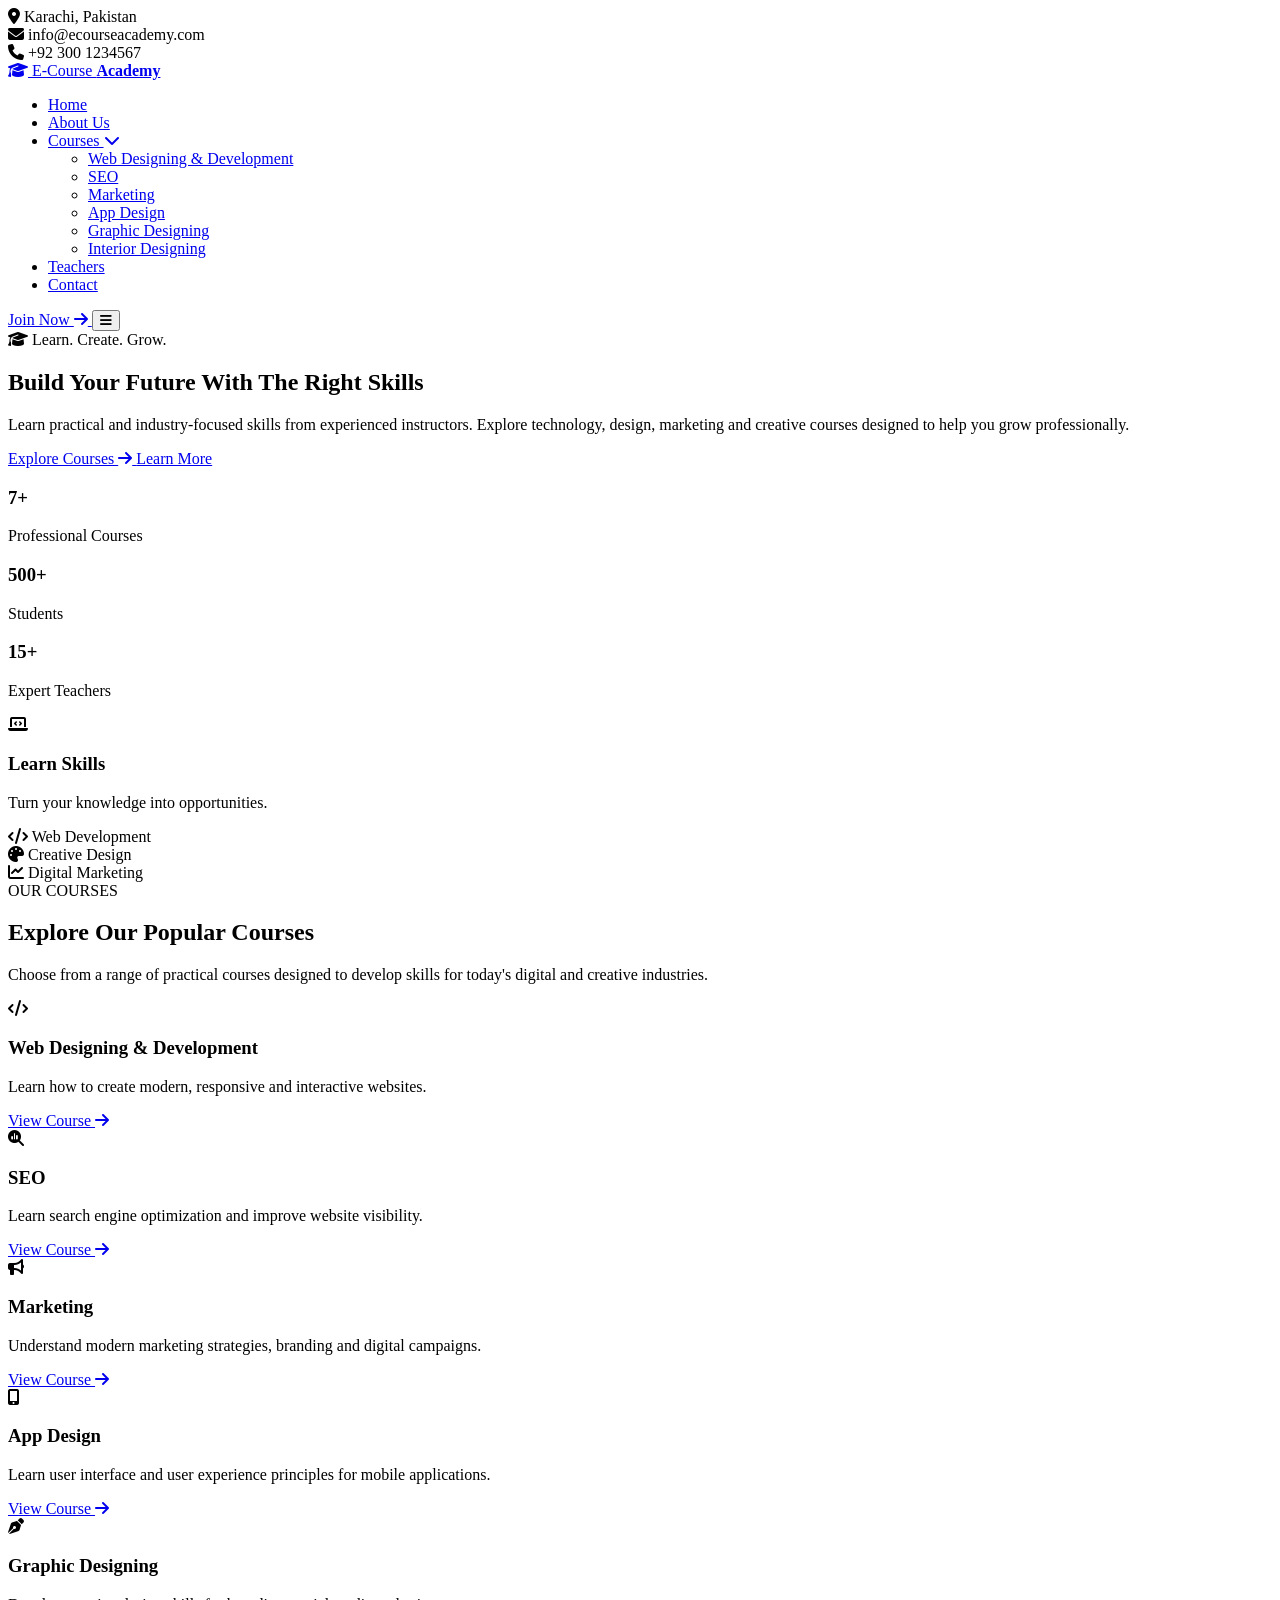
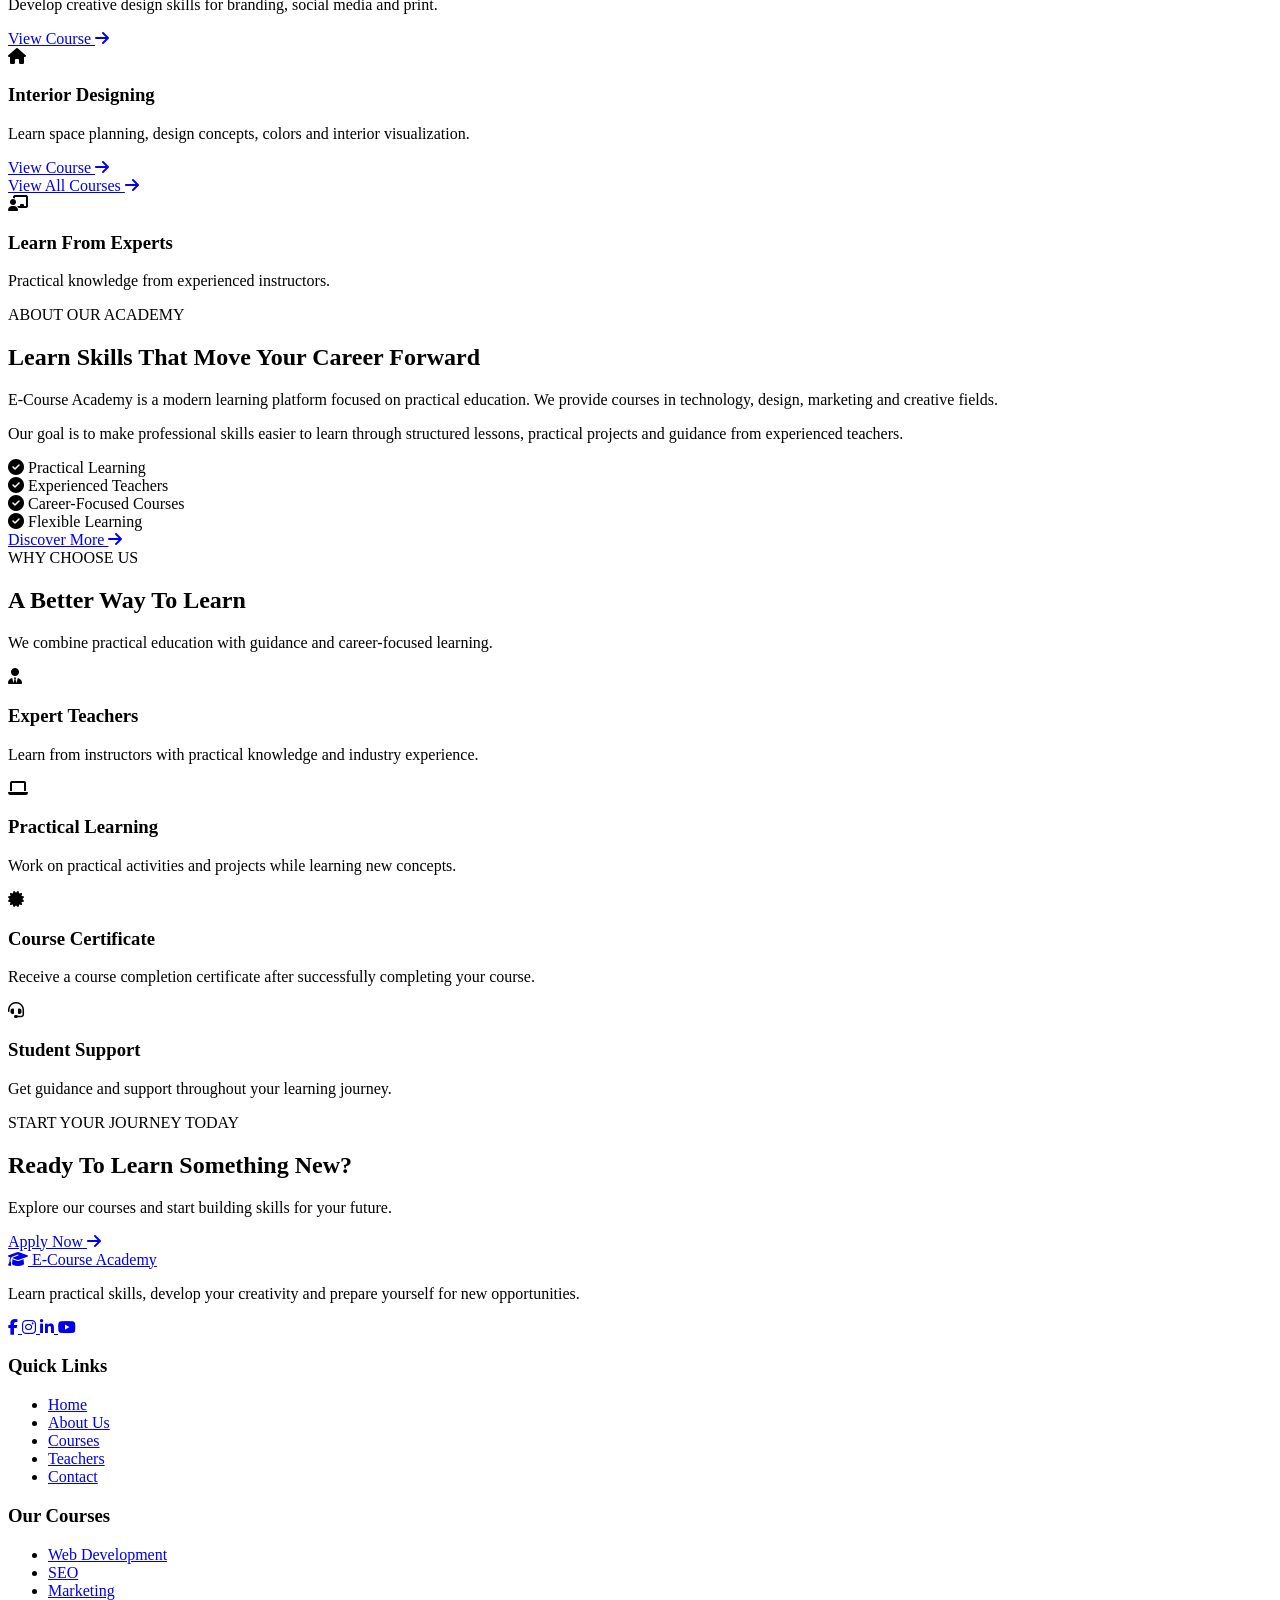
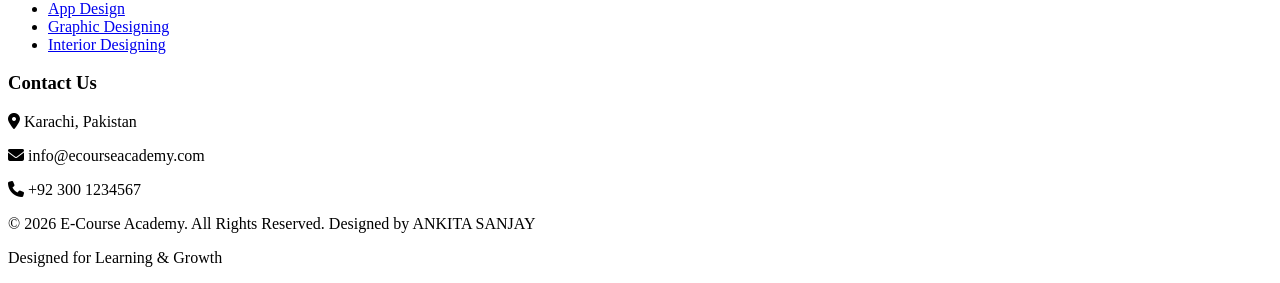
==== index.html @ 48e07e61 "index.html" ====
<!DOCTYPE html>
<html lang="en">

<head>
    <meta charset="UTF-8">

    <meta name="viewport" content="width=device-width, initial-scale=1.0">

    <title>E-Course Academy | Home</title>

    <!-- Google Font -->
    <link rel="preconnect" href="https://fonts.googleapis.com">
    <link rel="preconnect" href="https://fonts.gstatic.com" crossorigin>

    <link
        href="https://fonts.googleapis.com/css2?family=Poppins:wght@300;400;500;600;700&display=swap"
        rel="stylesheet">

    <!-- Font Awesome -->
    <link
        rel="stylesheet"
        href="https://cdnjs.cloudflare.com/ajax/libs/font-awesome/6.5.2/css/all.min.css">

    <!-- Main CSS -->
    <link rel="stylesheet" href="style.css">
</head>

<body>


<!-- =====================================================
     TOP BAR
===================================================== -->

<header class="top-bar">

    <div class="container top-bar-content">

        <div class="top-item">
            <i class="fa-solid fa-location-dot"></i>
            <span>Karachi, Pakistan</span>
        </div>

        <div class="top-item">
            <i class="fa-solid fa-envelope"></i>
            <span>info@ecourseacademy.com</span>
        </div>

        <div class="top-item">
            <i class="fa-solid fa-phone"></i>
            <span>+92 300 1234567</span>
        </div>

    </div>

</header>


<!-- =====================================================
     NAVBAR
===================================================== -->

<nav class="navbar">

    <div class="container nav-container">

        <!-- Logo -->
        <a href="index.html" class="logo">
            <span class="logo-icon">
                <i class="fa-solid fa-graduation-cap"></i>
            </span>

            <span>
                E-Course <strong>Academy</strong>
            </span>
        </a>


        <!-- Navigation -->
        <ul class="nav-menu">

            <li>
                <a href="index.html" class="active">Home</a>
            </li>

            <li>
                <a href="about.html">About Us</a>
            </li>


            <!-- Courses Dropdown -->
            <li class="dropdown">

                <a href="courses.html">
                    Courses
                    <i class="fa-solid fa-chevron-down"></i>
                </a>

                <ul class="dropdown-menu">

                    <li>
                        <a href="web-development.html">
                            Web Designing & Development
                        </a>
                    </li>

                    <li>
                        <a href="seo.html">
                            SEO
                        </a>
                    </li>

                    <li>
                        <a href="marketing.html">
                            Marketing
                        </a>
                    </li>

                    <li>
                        <a href="app-design.html">
                            App Design
                        </a>
                    </li>


                    <li>
                        <a href="graphic-design.html">
                            Graphic Designing
                        </a>
                    </li>

                    <li>
                        <a href="interior-design.html">
                            Interior Designing
                        </a>
                    </li>

                </ul>

            </li>


            <li>
                <a href="teachers.html">Teachers</a>
            </li>

            <li>
                <a href="contact.html">Contact</a>
            </li>

        </ul>


        <!-- Apply Button -->
        <a href="apply.html" class="apply-btn">
            Join Now
            <i class="fa-solid fa-arrow-right"></i>
        </a>


        <!-- Mobile Menu -->
        <button class="menu-toggle">
            <i class="fa-solid fa-bars"></i>
        </button>

    </div>

</nav>



<!-- =====================================================
     HERO SECTION
===================================================== -->

<section class="hero">

    <div class="container hero-container">

        <!-- Hero Content -->

        <div class="hero-content">

            <span class="hero-small-title">
                <i class="fa-solid fa-graduation-cap"></i>
                Learn. Create. Grow.
            </span>

            <h1>
                Build Your
                <span>Future</span>
                With The Right Skills
            </h1>

            <p>
                Learn practical and industry-focused skills from
                experienced instructors. Explore technology,
                design, marketing and creative courses designed
                to help you grow professionally.
            </p>

            <div class="hero-buttons">

                <a href="courses.html" class="btn primary-btn">
                    Explore Courses
                    <i class="fa-solid fa-arrow-right"></i>
                </a>

                <a href="about.html" class="btn secondary-btn">
                    Learn More
                </a>

            </div>


            <!-- Hero Statistics -->

            <div class="hero-stats">

                <div class="stat">

                    <h3>7+</h3>

                    <p>
                        Professional Courses
                    </p>

                </div>


                <div class="stat">

                    <h3>500+</h3>

                    <p>
                        Students
                    </p>

                </div>


                <div class="stat">

                    <h3>15+</h3>

                    <p>
                        Expert Teachers
                    </p>

                </div>

            </div>

        </div>


        <!-- Hero Visual -->

        <div class="hero-image">

            <div class="hero-card main-card">

                <div class="hero-card-icon">
                    <i class="fa-solid fa-laptop-code"></i>
                </div>

                <h3>
                    Learn Skills
                </h3>

                <p>
                    Turn your knowledge into opportunities.
                </p>

            </div>


            <div class="floating-card card-one">

                <i class="fa-solid fa-code"></i>

                <span>
                    Web Development
                </span>

            </div>


            <div class="floating-card card-two">

                <i class="fa-solid fa-palette"></i>

                <span>
                    Creative Design
                </span>

            </div>


            <div class="floating-card card-three">

                <i class="fa-solid fa-chart-line"></i>

                <span>
                    Digital Marketing
                </span>

            </div>

        </div>

    </div>

</section>



<!-- =====================================================
     COURSES SECTION
===================================================== -->

<section class="section courses-section">

    <div class="container">

        <div class="section-heading">

            <span>
                OUR COURSES
            </span>

            <h2>
                Explore Our Popular Courses
            </h2>

            <p>
                Choose from a range of practical courses
                designed to develop skills for today's
                digital and creative industries.
            </p>

        </div>


        <div class="course-grid">


            <!-- Course 1 -->

            <div class="course-card">

                <div class="course-icon blue">
                    <i class="fa-solid fa-code"></i>
                </div>

                <h3>
                    Web Designing & Development
                </h3>

                <p>
                    Learn how to create modern, responsive
                    and interactive websites.
                </p>

                <a href="web-development.html">
                    View Course
                    <i class="fa-solid fa-arrow-right"></i>
                </a>

            </div>


            <!-- Course 2 -->

            <div class="course-card">

                <div class="course-icon purple">
                    <i class="fa-solid fa-magnifying-glass-chart"></i>
                </div>

                <h3>
                    SEO
                </h3>

                <p>
                    Learn search engine optimization and
                    improve website visibility.
                </p>

                <a href="seo.html">
                    View Course
                    <i class="fa-solid fa-arrow-right"></i>
                </a>

            </div>


            <!-- Course 3 -->

            <div class="course-card">

                <div class="course-icon orange">
                    <i class="fa-solid fa-bullhorn"></i>
                </div>

                <h3>
                    Marketing
                </h3>

                <p>
                    Understand modern marketing strategies,
                    branding and digital campaigns.
                </p>

                <a href="marketing.html">
                    View Course
                    <i class="fa-solid fa-arrow-right"></i>
                </a>

            </div>


            <!-- Course 4 -->

            <div class="course-card">

                <div class="course-icon green">
                    <i class="fa-solid fa-mobile-screen-button"></i>
                </div>

                <h3>
                    App Design
                </h3>

                <p>
                    Learn user interface and user experience
                    principles for mobile applications.
                </p>

                <a href="app-design.html">
                    View Course
                    <i class="fa-solid fa-arrow-right"></i>
                </a>

            </div>


            <!-- Course 5 -->

            <div class="course-card">

                <div class="course-icon pink">
                    <i class="fa-solid fa-pen-nib"></i>
                </div>

                <h3>
                    Graphic Designing
                </h3>

                <p>
                    Develop creative design skills for
                    branding, social media and print.
                </p>

                <a href="graphic-design.html">
                    View Course
                    <i class="fa-solid fa-arrow-right"></i>
                </a>

            </div>


            <!-- Course 6 -->

            <div class="course-card">

                <div class="course-icon teal">
                    <i class="fa-solid fa-house"></i>
                </div>

                <h3>
                    Interior Designing
                </h3>

                <p>
                    Learn space planning, design concepts,
                    colors and interior visualization.
                </p>

                <a href="interior-design.html">
                    View Course
                    <i class="fa-solid fa-arrow-right"></i>
                </a>

            </div>


        </div>


        <div class="center-button">

            <a href="courses.html" class="btn primary-btn">
                View All Courses
                <i class="fa-solid fa-arrow-right"></i>
            </a>

        </div>

    </div>

</section>



<!-- =====================================================
     ABOUT PREVIEW
===================================================== -->

<section class="section about-preview">

    <div class="container about-container">


        <div class="about-image">

            <div class="about-box">

                <i class="fa-solid fa-chalkboard-user"></i>

                <h3>
                    Learn From Experts
                </h3>

                <p>
                    Practical knowledge from experienced
                    instructors.
                </p>

            </div>

        </div>


        <div class="about-content">

            <span class="section-label">
                ABOUT OUR ACADEMY
            </span>

            <h2>
                Learn Skills That
                Move Your Career Forward
            </h2>

            <p>
                E-Course Academy is a modern learning platform
                focused on practical education. We provide
                courses in technology, design, marketing and
                creative fields.
            </p>

            <p>
                Our goal is to make professional skills easier
                to learn through structured lessons, practical
                projects and guidance from experienced teachers.
            </p>


            <div class="about-features">

                <div>
                    <i class="fa-solid fa-circle-check"></i>
                    Practical Learning
                </div>

                <div>
                    <i class="fa-solid fa-circle-check"></i>
                    Experienced Teachers
                </div>

                <div>
                    <i class="fa-solid fa-circle-check"></i>
                    Career-Focused Courses
                </div>

                <div>
                    <i class="fa-solid fa-circle-check"></i>
                    Flexible Learning
                </div>

            </div>


            <a href="about.html" class="btn primary-btn">
                Discover More
                <i class="fa-solid fa-arrow-right"></i>
            </a>

        </div>

    </div>

</section>



<!-- =====================================================
     WHY CHOOSE US
===================================================== -->

<section class="section why-section">

    <div class="container">

        <div class="section-heading">

            <span>
                WHY CHOOSE US
            </span>

            <h2>
                A Better Way To Learn
            </h2>

            <p>
                We combine practical education with
                guidance and career-focused learning.
            </p>

        </div>


        <div class="why-grid">


            <div class="why-card">

                <div class="why-icon">
                    <i class="fa-solid fa-user-tie"></i>
                </div>

                <h3>
                    Expert Teachers
                </h3>

                <p>
                    Learn from instructors with practical
                    knowledge and industry experience.
                </p>

            </div>


            <div class="why-card">

                <div class="why-icon">
                    <i class="fa-solid fa-laptop"></i>
                </div>

                <h3>
                    Practical Learning
                </h3>

                <p>
                    Work on practical activities and projects
                    while learning new concepts.
                </p>

            </div>


            <div class="why-card">

                <div class="why-icon">
                    <i class="fa-solid fa-certificate"></i>
                </div>

                <h3>
                    Course Certificate
                </h3>

                <p>
                    Receive a course completion certificate
                    after successfully completing your course.
                </p>

            </div>


            <div class="why-card">

                <div class="why-icon">
                    <i class="fa-solid fa-headset"></i>
                </div>

                <h3>
                    Student Support
                </h3>

                <p>
                    Get guidance and support throughout
                    your learning journey.
                </p>

            </div>


        </div>

    </div>

</section>



<!-- =====================================================
     CALL TO ACTION
===================================================== -->

<section class="cta-section">

    <div class="container cta-container">

        <div>

            <span>
                START YOUR JOURNEY TODAY
            </span>

            <h2>
                Ready To Learn Something New?
            </h2>

            <p>
                Explore our courses and start building
                skills for your future.
            </p>

        </div>


        <a href="apply.html" class="btn white-btn">
            Apply Now
            <i class="fa-solid fa-arrow-right"></i>
        </a>

    </div>

</section>



<!-- =====================================================
     FOOTER
===================================================== -->

<footer class="footer">

    <div class="container footer-grid">


        <!-- About -->

        <div class="footer-column">

            <a href="index.html" class="footer-logo">

                <i class="fa-solid fa-graduation-cap"></i>

                E-Course Academy

            </a>

            <p>
                Learn practical skills, develop your
                creativity and prepare yourself for
                new opportunities.
            </p>


            <div class="social-links">

                <a href="#">
                    <i class="fa-brands fa-facebook-f"></i>
                </a>

                <a href="#">
                    <i class="fa-brands fa-instagram"></i>
                </a>

                <a href="#">
                    <i class="fa-brands fa-linkedin-in"></i>
                </a>

                <a href="#">
                    <i class="fa-brands fa-youtube"></i>
                </a>

            </div>

        </div>


        <!-- Quick Links -->

        <div class="footer-column">

            <h3>
                Quick Links
            </h3>

            <ul>

                <li>
                    <a href="index.html">Home</a>
                </li>

                <li>
                    <a href="about.html">About Us</a>
                </li>

                <li>
                    <a href="courses.html">Courses</a>
                </li>

                <li>
                    <a href="teachers.html">Teachers</a>
                </li>

                <li>
                    <a href="contact.html">Contact</a>
                </li>

            </ul>

        </div>


        <!-- Courses -->

        <div class="footer-column">

            <h3>
                Our Courses
            </h3>

            <ul>

                <li>
                    <a href="web-development.html">
                        Web Development
                    </a>
                </li>

                <li>
                    <a href="seo.html">
                        SEO
                    </a>
                </li>

                <li>
                    <a href="marketing.html">
                        Marketing
                    </a>
                </li>

                <li>
                    <a href="app-design.html">
                        App Design
                    </a>
                </li>

                <li>
                    <a href="courses/graphic-design.html">
                        Graphic Designing
                    </a>
                </li>

                <li>
                    <a href="interior-design.html">
                        Interior Designing
                    </a>
                </li>

            </ul>

        </div>


        <!-- Contact -->

        <div class="footer-column">

            <h3>
                Contact Us
            </h3>


            <div class="footer-contact">

                <p>
                    <i class="fa-solid fa-location-dot"></i>
                    Karachi, Pakistan
                </p>

                <p>
                    <i class="fa-solid fa-envelope"></i>
                    info@ecourseacademy.com
                </p>

                <p>
                    <i class="fa-solid fa-phone"></i>
                    +92 300 1234567
                </p>

            </div>

        </div>


    </div>


    <div class="footer-bottom">

        <div class="container">

            <p>
                © 2026 E-Course Academy. All Rights Reserved. Designed by <span>ANKITA SANJAY</span>
            </p>

            <p>
                Designed for Learning & Growth
            </p>

        </div>

    </div>

</footer>


<!-- JavaScript -->
<script src="script.js"></script>

</body>

</html>
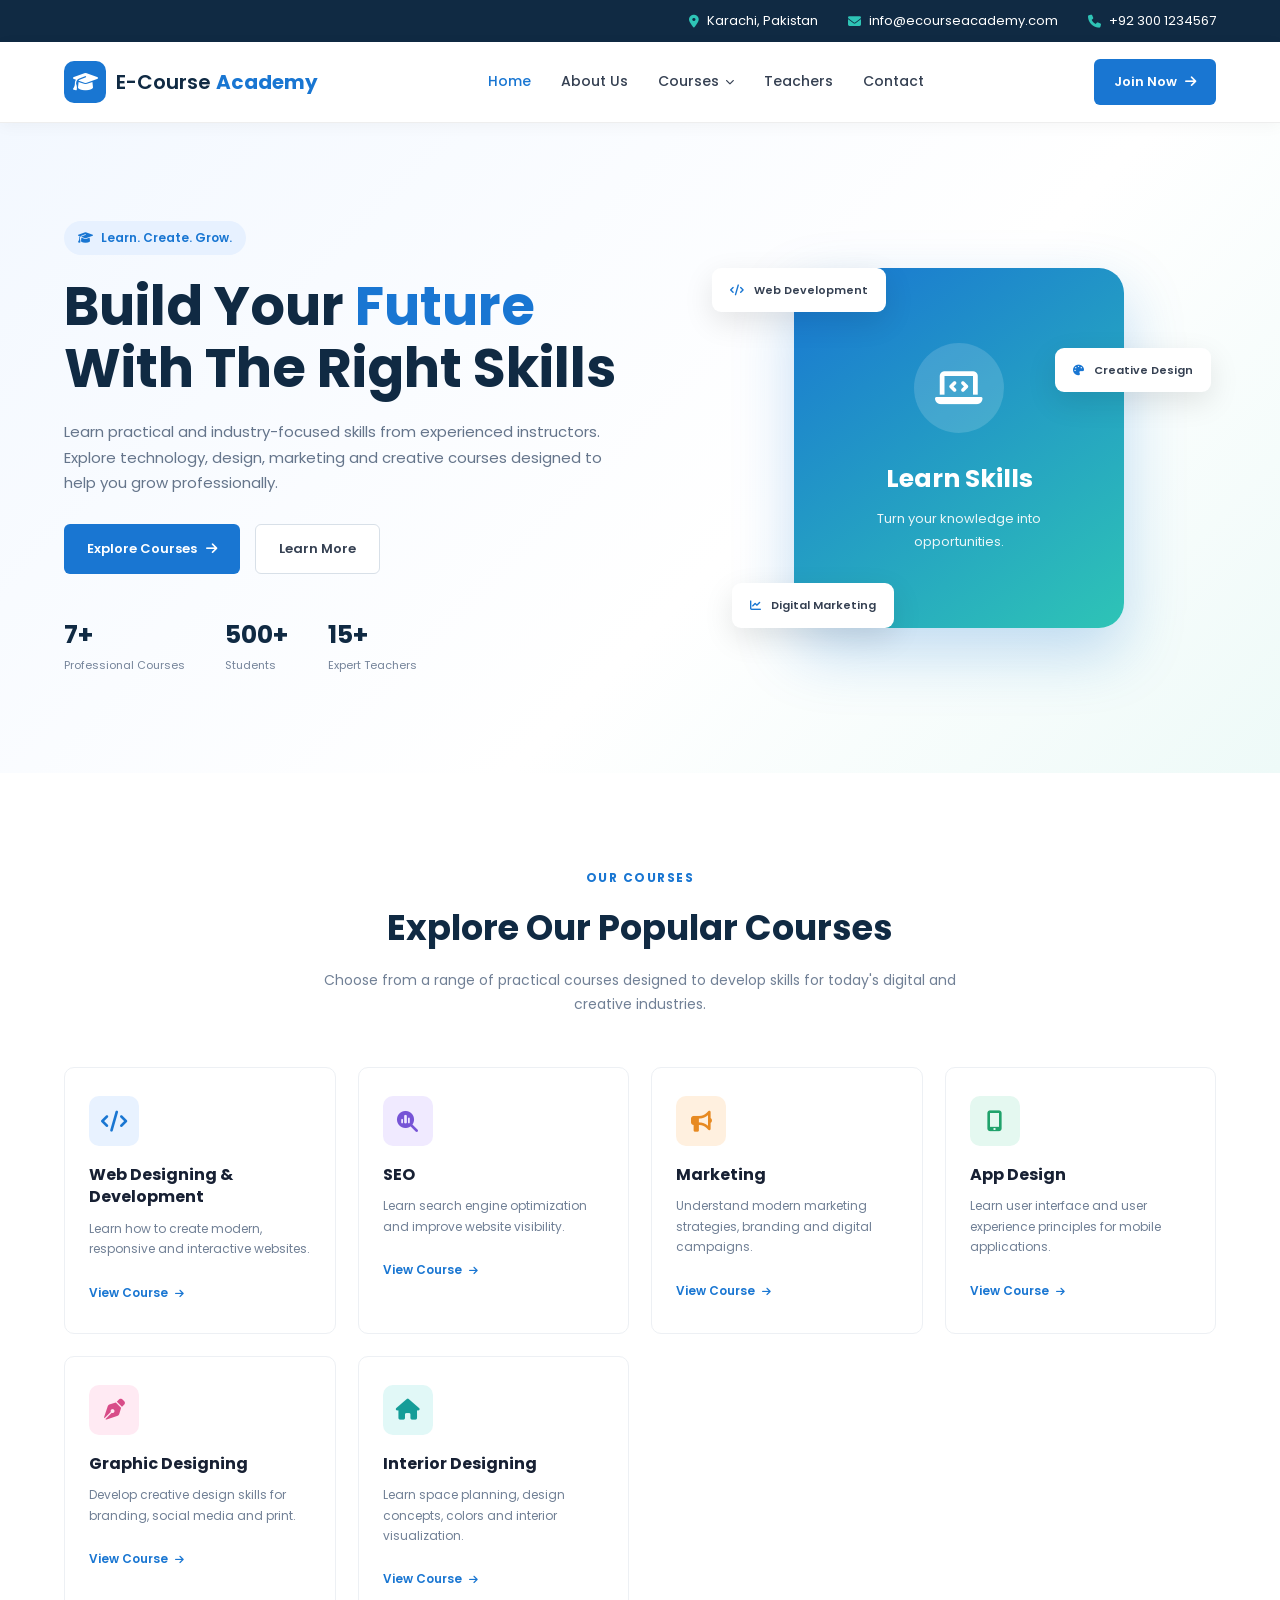
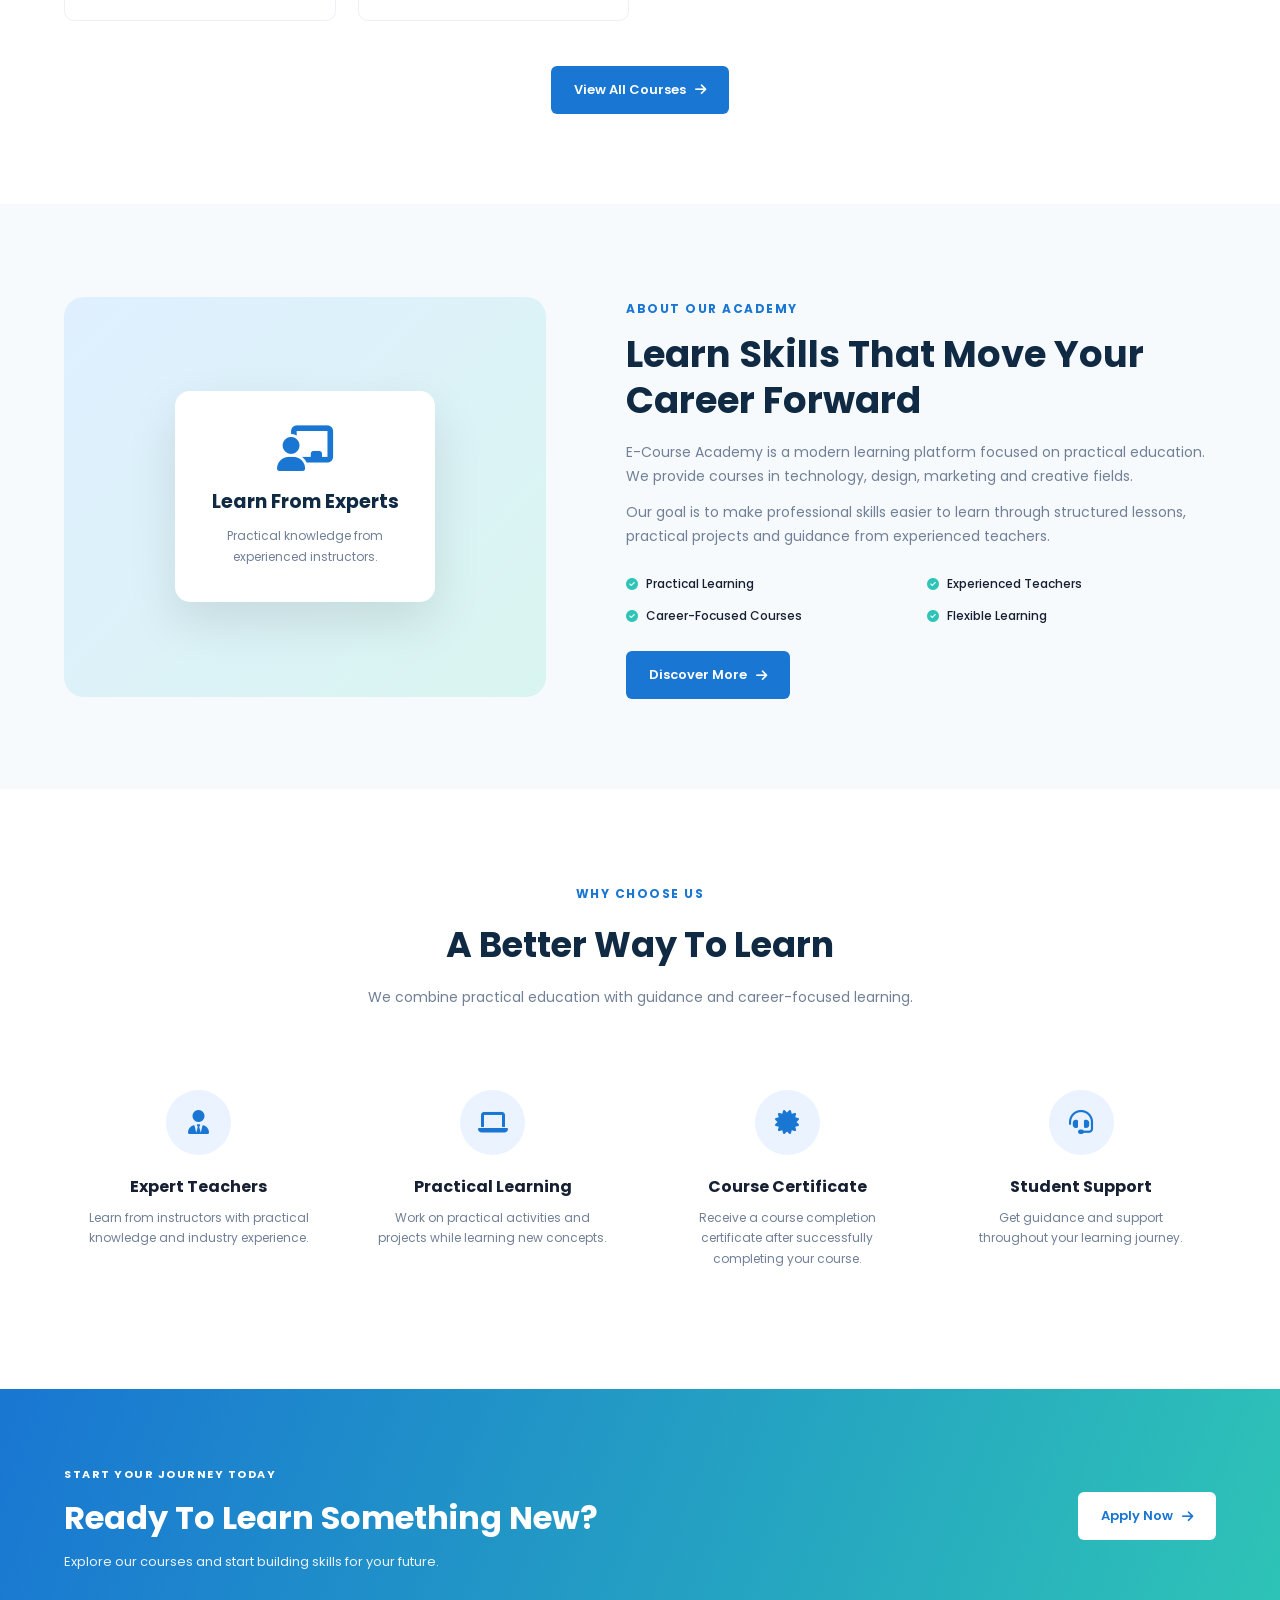
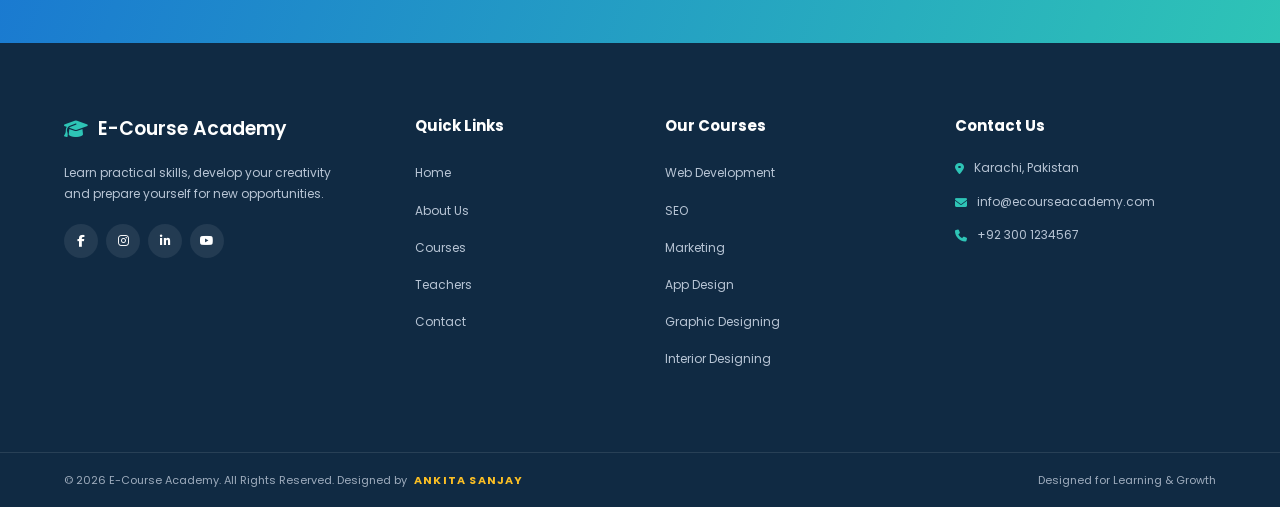
==== commit eeee47c3: "Update index.html" ====
--- a/index.html
+++ b/index.html
@@ -872,7 +872,7 @@
                 </li>
 
                 <li>
-                    <a href="courses/graphic-design.html">
+                    <a href="graphic-design.html">
                         Graphic Designing
                     </a>
                 </li>
@@ -946,4 +946,4 @@
 
 </body>
 
-</html>+</html>
--- a/style.css
+++ b/style.css
@@ -0,0 +1,10013 @@
+/* =====================================================
+   GLOBAL STYLES
+===================================================== */
+
+* {
+    margin: 0;
+    padding: 0;
+    box-sizing: border-box;
+}
+
+
+html {
+    scroll-behavior: smooth;
+}
+
+
+body {
+    font-family: "Poppins", sans-serif;
+    color: #172033;
+    background: #ffffff;
+    line-height: 1.7;
+}
+
+
+a {
+    text-decoration: none;
+    color: inherit;
+}
+
+
+ul {
+    list-style: none;
+}
+
+
+img {
+    max-width: 100%;
+    display: block;
+}
+
+
+.container {
+    width: 90%;
+    max-width: 1200px;
+    margin: auto;
+}
+
+
+.section {
+    padding: 90px 0;
+}
+
+
+
+/* =====================================================
+   TOP BAR
+===================================================== */
+
+.top-bar {
+    background: #102a43;
+    color: #ffffff;
+    font-size: 13px;
+}
+
+
+.top-bar-content {
+    min-height: 42px;
+
+    display: flex;
+    align-items: center;
+    justify-content: flex-end;
+
+    gap: 30px;
+}
+
+
+.top-item {
+    display: flex;
+    align-items: center;
+    gap: 8px;
+}
+
+
+.top-item i {
+    color: #2ec4b6;
+}
+
+
+
+/* =====================================================
+   NAVBAR
+===================================================== */
+
+.navbar {
+    background: #ffffff;
+
+    border-bottom: 1px solid #eeeeee;
+
+    position: sticky;
+    top: 0;
+    z-index: 1000;
+
+    box-shadow: 0 3px 15px rgba(0, 0, 0, 0.04);
+}
+
+
+.nav-container {
+    min-height: 78px;
+
+    display: flex;
+    align-items: center;
+    justify-content: space-between;
+}
+
+
+.logo {
+    display: flex;
+    align-items: center;
+
+    gap: 10px;
+
+    font-size: 20px;
+    font-weight: 600;
+
+    color: #102a43;
+}
+
+
+.logo strong {
+    color: #1976d2;
+}
+
+
+.logo-icon {
+    width: 42px;
+    height: 42px;
+
+    display: flex;
+    align-items: center;
+    justify-content: center;
+
+    border-radius: 10px;
+
+    background: #1976d2;
+    color: #ffffff;
+
+    font-size: 20px;
+}
+
+
+.nav-menu {
+    display: flex;
+    align-items: center;
+    gap: 30px;
+}
+
+
+.nav-menu > li {
+    position: relative;
+}
+
+
+.nav-menu > li > a {
+    display: flex;
+    align-items: center;
+    gap: 6px;
+
+    color: #354052;
+
+    font-size: 14px;
+    font-weight: 500;
+
+    padding: 28px 0;
+
+    transition: 0.3s;
+}
+
+
+.nav-menu > li > a:hover,
+.nav-menu > li > a.active {
+    color: #1976d2;
+}
+
+
+.nav-menu i {
+    font-size: 9px;
+}
+
+
+
+/* ===============================
+   MOBILE NAVIGATION
+================================ */
+
+.nav-menu.show {
+    display: flex;
+    position: absolute;
+    top: 100%;
+    left: 0;
+    width: 100%;
+    background: #ffffff;
+
+    flex-direction: column;
+    align-items: stretch;
+
+    gap: 0;
+    padding: 10px 20px 20px;
+
+    border-top: 1px solid #eeeeee;
+    box-shadow: 0 10px 25px rgba(0, 0, 0, 0.08);
+
+    z-index: 999;
+}
+
+
+/* Main menu items */
+
+.nav-menu.show > li {
+    width: 100%;
+}
+
+.nav-menu.show > li > a {
+    display: flex;
+    align-items: center;
+    justify-content: space-between;
+
+    width: 100%;
+    padding: 14px 10px;
+
+    border-bottom: 1px solid #eeeeee;
+}
+
+
+/* ===============================
+   COURSES DROPDOWN
+================================ */
+
+.nav-menu.show .dropdown-menu {
+    position: static;
+
+    display: none;
+
+    width: 100%;
+
+    padding: 5px 0 5px 15px;
+
+    background: #f8fafc;
+
+    border: none;
+    border-radius: 0;
+
+    box-shadow: none;
+
+    transform: none;
+
+    opacity: 1;
+    visibility: visible;
+}
+
+
+/* Show Courses submenu when clicked */
+
+.nav-menu.show .dropdown.active .dropdown-menu {
+    display: block;
+}
+
+
+/* Course links */
+
+.nav-menu.show .dropdown-menu li {
+    width: 100%;
+}
+
+.nav-menu.show .dropdown-menu li a {
+    display: block;
+
+    padding: 11px 15px;
+
+    font-size: 13px;
+
+    color: #102a43;
+
+    border-bottom: 1px solid #e8edf2;
+}
+
+
+/* Remove desktop hover behavior on mobile */
+
+.nav-menu.show .dropdown:hover .dropdown-menu {
+    display: none;
+}
+
+.nav-menu.show .dropdown.active:hover .dropdown-menu {
+    display: block;
+}
+/* =====================================================
+   DROPDOWN
+===================================================== */
+
+.dropdown-menu {
+    position: absolute;
+
+    top: 100%;
+    left: 50%;
+
+    transform: translateX(-50%) translateY(10px);
+
+    width: 280px;
+
+    background: #ffffff;
+
+    border-radius: 8px;
+
+    padding: 10px 0;
+
+    box-shadow:
+        0 15px 40px rgba(0, 0, 0, 0.12);
+
+    opacity: 0;
+    visibility: hidden;
+
+    transition: 0.3s;
+
+    border-top: 3px solid #1976d2;
+}
+
+
+.dropdown:hover .dropdown-menu {
+    opacity: 1;
+    visibility: visible;
+
+    transform: translateX(-50%) translateY(0);
+}
+
+
+.dropdown-menu li a {
+    display: block;
+
+    padding: 11px 20px;
+
+    font-size: 13px;
+
+    color: #354052;
+
+    transition: 0.3s;
+}
+
+
+.dropdown-menu li a:hover {
+    background: #f1f7ff;
+    color: #1976d2;
+
+    padding-left: 25px;
+}
+
+
+
+/* =====================================================
+   APPLY BUTTON
+===================================================== */
+
+.apply-btn {
+    display: flex;
+    align-items: center;
+    gap: 8px;
+
+    background: #1976d2;
+    color: #ffffff;
+
+    padding: 12px 20px;
+
+    border-radius: 6px;
+
+    font-size: 13px;
+    font-weight: 600;
+
+    transition: 0.3s;
+}
+
+
+.apply-btn:hover {
+    background: #125ca8;
+
+    transform: translateY(-2px);
+}
+
+
+.menu-toggle {
+    display: none;
+
+    border: none;
+    background: none;
+
+    font-size: 23px;
+
+    cursor: pointer;
+
+    color: #172033;
+}
+
+
+
+/* =====================================================
+   HERO
+===================================================== */
+
+.hero {
+    background:
+        linear-gradient(
+            135deg,
+            #f3f8ff 0%,
+            #ffffff 60%,
+            #eefaf8 100%
+        );
+
+    min-height: 650px;
+
+    display: flex;
+    align-items: center;
+}
+
+
+.hero-container {
+    display: grid;
+
+    grid-template-columns: 1.05fr 0.95fr;
+
+    align-items: center;
+
+    gap: 70px;
+}
+
+
+.hero-small-title {
+    display: inline-flex;
+
+    align-items: center;
+    gap: 8px;
+
+    color: #1976d2;
+
+    background: #e7f1ff;
+
+    padding: 7px 14px;
+
+    border-radius: 30px;
+
+    font-size: 12px;
+    font-weight: 600;
+}
+
+
+.hero h1 {
+    font-size: 54px;
+
+    line-height: 1.15;
+
+    color: #102a43;
+
+    margin: 20px 0;
+}
+
+
+.hero h1 span {
+    color: #1976d2;
+}
+
+
+.hero-content > p {
+    max-width: 600px;
+
+    color: #65758b;
+
+    font-size: 15px;
+
+    margin-bottom: 28px;
+}
+
+
+.hero-buttons {
+    display: flex;
+    gap: 15px;
+}
+
+
+.btn {
+    display: inline-flex;
+
+    align-items: center;
+    justify-content: center;
+
+    gap: 9px;
+
+    padding: 13px 23px;
+
+    border-radius: 6px;
+
+    font-size: 13px;
+    font-weight: 600;
+
+    transition: 0.3s;
+}
+
+
+.primary-btn {
+    background: #1976d2;
+    color: #ffffff;
+}
+
+
+.primary-btn:hover {
+    background: #125ca8;
+    transform: translateY(-2px);
+}
+
+
+.secondary-btn {
+    border: 1px solid #d8e0e8;
+
+    color: #354052;
+
+    background: #ffffff;
+}
+
+
+.secondary-btn:hover {
+    border-color: #1976d2;
+    color: #1976d2;
+}
+
+
+.hero-stats {
+    display: flex;
+
+    gap: 40px;
+
+    margin-top: 40px;
+}
+
+
+.stat h3 {
+    font-size: 25px;
+
+    color: #102a43;
+}
+
+
+.stat p {
+    font-size: 11px;
+
+    color: #75849a;
+}
+
+
+
+/* =====================================================
+   HERO VISUAL
+===================================================== */
+
+.hero-image {
+    min-height: 450px;
+
+    position: relative;
+
+    display: flex;
+
+    align-items: center;
+    justify-content: center;
+}
+
+
+.main-card {
+    width: 330px;
+    height: 360px;
+
+    border-radius: 25px;
+
+    background:
+        linear-gradient(
+            145deg,
+            #1976d2,
+            #2ec4b6
+        );
+
+    color: #ffffff;
+
+    display: flex;
+    flex-direction: column;
+
+    justify-content: center;
+    align-items: center;
+
+    text-align: center;
+
+    padding: 40px;
+
+    box-shadow:
+        0 25px 60px rgba(25, 118, 210, 0.25);
+}
+
+
+.hero-card-icon {
+    width: 90px;
+    height: 90px;
+
+    display: flex;
+    align-items: center;
+    justify-content: center;
+
+    background: rgba(255, 255, 255, 0.15);
+
+    border-radius: 50%;
+
+    font-size: 38px;
+
+    margin-bottom: 25px;
+}
+
+
+.main-card h3 {
+    font-size: 25px;
+}
+
+
+.main-card p {
+    font-size: 13px;
+
+    margin-top: 8px;
+
+    opacity: 0.9;
+}
+
+
+.floating-card {
+    position: absolute;
+
+    background: #ffffff;
+
+    padding: 13px 18px;
+
+    border-radius: 9px;
+
+    box-shadow:
+        0 10px 30px rgba(0, 0, 0, 0.1);
+
+    display: flex;
+
+    align-items: center;
+
+    gap: 10px;
+
+    font-size: 11px;
+
+    font-weight: 600;
+
+    color: #354052;
+}
+
+
+.floating-card i {
+    color: #1976d2;
+}
+
+
+.card-one {
+    top: 45px;
+    left: 10px;
+}
+
+
+.card-two {
+    right: 5px;
+    top: 125px;
+}
+
+
+.card-three {
+    left: 30px;
+    bottom: 45px;
+}
+
+
+
+/* =====================================================
+   SECTION HEADING
+===================================================== */
+
+.section-heading {
+    text-align: center;
+
+    max-width: 650px;
+
+    margin: 0 auto 50px;
+}
+
+
+.section-heading > span,
+.section-label {
+    color: #1976d2;
+
+    font-size: 12px;
+
+    font-weight: 700;
+
+    letter-spacing: 1.5px;
+}
+
+
+.section-heading h2 {
+    font-size: 35px;
+
+    color: #102a43;
+
+    margin: 8px 0 12px;
+}
+
+
+.section-heading p {
+    color: #718096;
+
+    font-size: 14px;
+}
+
+
+
+/* =====================================================
+   COURSES
+===================================================== */
+
+.courses-section {
+    background: #ffffff;
+}
+
+
+.course-grid {
+    display: grid;
+
+    grid-template-columns:
+        repeat(4, 1fr);
+
+    gap: 22px;
+}
+
+
+.course-card {
+    padding: 28px 24px;
+
+    border: 1px solid #edf0f4;
+
+    border-radius: 10px;
+
+    background: #ffffff;
+
+    transition: 0.3s;
+}
+
+
+.course-card:hover {
+    transform: translateY(-7px);
+
+    box-shadow:
+        0 15px 35px rgba(0, 0, 0, 0.08);
+
+    border-color: transparent;
+}
+
+
+.course-icon {
+    width: 50px;
+    height: 50px;
+
+    border-radius: 10px;
+
+    display: flex;
+    align-items: center;
+    justify-content: center;
+
+    font-size: 21px;
+
+    margin-bottom: 18px;
+}
+
+
+.course-icon.blue {
+    background: #e8f2ff;
+    color: #1976d2;
+}
+
+
+.course-icon.purple {
+    background: #f0eaff;
+    color: #7654d6;
+}
+
+
+.course-icon.orange {
+    background: #fff0df;
+    color: #e78a22;
+}
+
+
+.course-icon.green {
+    background: #e4f8f0;
+    color: #20a26b;
+}
+
+
+.course-icon.red {
+    background: #ffe9e9;
+    color: #e34b4b;
+}
+
+
+.course-icon.pink {
+    background: #ffeaf3;
+    color: #d84c88;
+}
+
+
+.course-icon.teal {
+    background: #e1f8f7;
+    color: #159d98;
+}
+
+
+.course-card h3 {
+    font-size: 16px;
+
+    line-height: 1.4;
+
+    color: #172033;
+
+    margin-bottom: 10px;
+}
+
+
+.course-card p {
+    font-size: 12px;
+
+    color: #718096;
+
+    margin-bottom: 18px;
+}
+
+
+.course-card a {
+    color: #1976d2;
+
+    font-size: 12px;
+
+    font-weight: 600;
+}
+
+
+.course-card a i {
+    margin-left: 4px;
+
+    font-size: 10px;
+}
+
+
+.center-button {
+    text-align: center;
+
+    margin-top: 45px;
+}
+
+
+
+/* =====================================================
+   ABOUT PREVIEW
+===================================================== */
+
+.about-preview {
+    background: #f7fafd;
+}
+
+
+.about-container {
+    display: grid;
+
+    grid-template-columns: 0.9fr 1.1fr;
+
+    gap: 80px;
+
+    align-items: center;
+}
+
+
+.about-image {
+    min-height: 400px;
+
+    border-radius: 20px;
+
+    background:
+        linear-gradient(
+            135deg,
+            #dfefff,
+            #d9f5f0
+        );
+
+    display: flex;
+
+    align-items: center;
+    justify-content: center;
+
+    position: relative;
+}
+
+
+.about-box {
+    width: 260px;
+
+    padding: 35px;
+
+    background: #ffffff;
+
+    border-radius: 15px;
+
+    text-align: center;
+
+    box-shadow:
+        0 20px 50px rgba(0, 0, 0, 0.1);
+}
+
+
+.about-box i {
+    font-size: 45px;
+
+    color: #1976d2;
+
+    margin-bottom: 15px;
+}
+
+
+.about-box h3 {
+    font-size: 19px;
+
+    color: #102a43;
+
+    margin-bottom: 8px;
+}
+
+
+.about-box p {
+    font-size: 12px;
+
+    color: #718096;
+}
+
+
+.about-content h2 {
+    font-size: 37px;
+
+    line-height: 1.25;
+
+    color: #102a43;
+
+    margin: 10px 0 18px;
+}
+
+
+.about-content > p {
+    color: #718096;
+
+    font-size: 14px;
+
+    margin-bottom: 12px;
+}
+
+
+.about-features {
+    display: grid;
+
+    grid-template-columns: 1fr 1fr;
+
+    gap: 12px;
+
+    margin: 25px 0;
+}
+
+
+.about-features div {
+    display: flex;
+
+    align-items: center;
+
+    gap: 8px;
+
+    font-size: 12px;
+
+    font-weight: 500;
+}
+
+
+.about-features i {
+    color: #2ec4b6;
+}
+
+
+
+/* =====================================================
+   WHY CHOOSE US
+===================================================== */
+
+.why-section {
+    background: #ffffff;
+}
+
+
+.why-grid {
+    display: grid;
+
+    grid-template-columns:
+        repeat(4, 1fr);
+
+    gap: 25px;
+}
+
+
+.why-card {
+    text-align: center;
+
+    padding: 30px 20px;
+
+    border-radius: 10px;
+
+    transition: 0.3s;
+}
+
+
+.why-card:hover {
+    background: #f7fafd;
+
+    transform: translateY(-5px);
+}
+
+
+.why-icon {
+    width: 65px;
+    height: 65px;
+
+    margin: 0 auto 18px;
+
+    display: flex;
+
+    align-items: center;
+    justify-content: center;
+
+    border-radius: 50%;
+
+    background: #eaf3ff;
+
+    color: #1976d2;
+
+    font-size: 24px;
+}
+
+
+.why-card h3 {
+    font-size: 16px;
+
+    color: #172033;
+
+    margin-bottom: 8px;
+}
+
+
+.why-card p {
+    font-size: 12px;
+
+    color: #718096;
+}
+
+
+
+/* =====================================================
+   CTA
+===================================================== */
+
+.cta-section {
+    padding: 70px 0;
+
+    background:
+        linear-gradient(
+            110deg,
+            #1976d2,
+            #2ec4b6
+        );
+
+    color: #ffffff;
+}
+
+
+.cta-container {
+    display: flex;
+
+    align-items: center;
+
+    justify-content: space-between;
+
+    gap: 30px;
+}
+
+
+.cta-container span {
+    font-size: 11px;
+
+    font-weight: 700;
+
+    letter-spacing: 1.5px;
+}
+
+
+.cta-container h2 {
+    font-size: 32px;
+
+    margin: 5px 0;
+}
+
+
+.cta-container p {
+    font-size: 13px;
+
+    opacity: 0.9;
+}
+
+
+.white-btn {
+    background: #ffffff;
+
+    color: #1976d2;
+
+    white-space: nowrap;
+}
+
+
+.white-btn:hover {
+    transform: translateY(-3px);
+
+    background: #f5f5f5;
+}
+
+
+
+/* =====================================================
+   FOOTER
+===================================================== */
+
+.footer {
+    background: #102a43;
+
+    color: #ffffff;
+}
+
+
+.footer-grid {
+    padding: 70px 0;
+
+    display: grid;
+
+    grid-template-columns:
+        1.5fr 1fr 1.2fr 1.3fr;
+
+    gap: 50px;
+}
+
+
+.footer-logo {
+    display: flex;
+
+    align-items: center;
+
+    gap: 10px;
+
+    font-size: 19px;
+
+    font-weight: 600;
+
+    margin-bottom: 18px;
+}
+
+
+.footer-logo i {
+    color: #2ec4b6;
+}
+
+
+.footer-column > p {
+    color: #b7c4d4;
+
+    font-size: 12px;
+
+    max-width: 270px;
+}
+
+
+.footer-column h3 {
+    font-size: 15px;
+
+    margin-bottom: 20px;
+}
+
+
+.footer-column ul li {
+    margin-bottom: 10px;
+}
+
+
+.footer-column ul li a {
+    color: #b7c4d4;
+
+    font-size: 12px;
+
+    transition: 0.3s;
+}
+
+
+.footer-column ul li a:hover {
+    color: #ffffff;
+
+    padding-left: 4px;
+}
+
+
+.social-links {
+    display: flex;
+
+    gap: 8px;
+
+    margin-top: 20px;
+}
+
+
+.social-links a {
+    width: 34px;
+    height: 34px;
+
+    display: flex;
+
+    align-items: center;
+    justify-content: center;
+
+    border-radius: 50%;
+
+    background: rgba(255,255,255,0.08);
+
+    color: #ffffff;
+
+    font-size: 12px;
+
+    transition: 0.3s;
+}
+
+
+.social-links a:hover {
+    background: #1976d2;
+
+    transform: translateY(-3px);
+}
+
+
+.footer-contact p {
+    display: flex;
+
+    gap: 10px;
+
+    margin-bottom: 13px;
+
+    color: #b7c4d4;
+
+    font-size: 12px;
+}
+
+
+.footer-contact i {
+    color: #2ec4b6;
+
+    margin-top: 5px;
+}
+
+
+.footer-bottom {
+    border-top: 1px solid rgba(255,255,255,0.1);
+
+    padding: 18px 0;
+}
+
+
+.footer-bottom .container {
+    display: flex;
+
+    align-items: center;
+
+    justify-content: space-between;
+}
+
+
+.footer-bottom p {
+    color: #9eacbd;
+
+    font-size: 11px;
+}
+
+
+footer p span {
+    color: #fbbf24;
+    font-weight: 700;
+    letter-spacing: 1.2px;
+    position: relative;
+    display: inline-block;
+    margin-left: 4px;
+}
+
+footer p span::after {
+    content: "";
+    position: absolute;
+    left: 0;
+    bottom: -3px;
+    width: 100%;
+    height: 2px;
+    background: linear-gradient(90deg, #06b6d4, #8b5cf6);
+    border-radius: 10px;
+    transform: scaleX(0);
+    transform-origin: center;
+    transition: transform 0.3s ease;
+}
+
+footer p span:hover::after {
+    transform: scaleX(1);
+}
+
+
+/* =====================================================
+   RESPONSIVE
+===================================================== */
+
+@media (max-width: 1100px) {
+
+    .nav-menu {
+        gap: 18px;
+    }
+
+
+    .course-grid {
+        grid-template-columns:
+            repeat(3, 1fr);
+    }
+
+
+    .why-grid {
+        grid-template-columns:
+            repeat(2, 1fr);
+    }
+
+}
+
+
+@media (max-width: 900px) {
+
+    .top-bar-content {
+        justify-content: center;
+        gap: 15px;
+    }
+
+    /* Hide desktop navigation */
+    .nav-menu,
+    .apply-btn {
+        display: none;
+    }
+
+    /* Show hamburger */
+    .menu-toggle {
+        display: block;
+    }
+
+    /* ===============================
+       MOBILE NAVIGATION
+    ================================ */
+
+    .nav-menu.show {
+        display: flex;
+
+        position: absolute;
+        top: 100%;
+        left: 0;
+        width: 100%;
+
+        flex-direction: column;
+        align-items: stretch;
+        gap: 0;
+
+        padding: 10px 20px 20px;
+
+        background: #ffffff;
+        border-top: 1px solid #eeeeee;
+        box-shadow: 0 10px 25px rgba(0, 0, 0, 0.08);
+
+        z-index: 999;
+    }
+
+    .nav-menu.show > li {
+        width: 100%;
+    }
+
+    .nav-menu.show > li > a {
+        width: 100%;
+        padding: 14px 10px;
+
+        display: flex;
+        align-items: center;
+        justify-content: space-between;
+
+        border-bottom: 1px solid #eeeeee;
+    }
+
+    /* ===============================
+       MOBILE COURSES DROPDOWN
+    ================================ */
+
+    .nav-menu.show .dropdown-menu {
+        position: static;
+
+        display: none;
+
+        width: 100%;
+        padding: 5px 0 5px 15px;
+
+        background: #f8fafc;
+
+        border: none;
+        border-radius: 0;
+        box-shadow: none;
+
+        transform: none;
+        opacity: 1;
+        visibility: visible;
+    }
+
+    /* Open Courses when JavaScript adds .active */
+    .nav-menu.show .dropdown.active .dropdown-menu {
+        display: block;
+    }
+
+    .nav-menu.show .dropdown-menu li {
+        width: 100%;
+    }
+
+    .nav-menu.show .dropdown-menu li a {
+        display: block;
+
+        padding: 11px 15px;
+
+        font-size: 12px;
+        color: #102a43;
+
+        border-bottom: 1px solid #e8edf2;
+    }
+
+    .nav-menu.show .dropdown-menu li a:hover {
+        background: #eaf3ff;
+        color: #1976d2;
+        padding-left: 18px;
+    }
+
+    /* Prevent desktop hover behavior on mobile */
+    .nav-menu.show .dropdown:hover .dropdown-menu {
+        display: none;
+    }
+
+    .nav-menu.show .dropdown.active:hover .dropdown-menu {
+        display: block;
+    }
+
+    .hero-container {
+        grid-template-columns: 1fr;
+
+        padding: 70px 0;
+    }
+
+
+    .hero-content {
+        text-align: center;
+    }
+
+
+    .hero-content > p {
+        margin-left: auto;
+        margin-right: auto;
+    }
+
+
+    .hero-buttons {
+        justify-content: center;
+    }
+
+
+    .hero-stats {
+        justify-content: center;
+    }
+
+
+    .about-container {
+        grid-template-columns: 1fr;
+
+        gap: 50px;
+    }
+
+
+    .footer-grid {
+        grid-template-columns:
+            repeat(2, 1fr);
+    }
+
+}
+
+
+@media (max-width: 650px) {
+
+    .top-bar {
+        display: none;
+    }
+
+
+    .section {
+        padding: 65px 0;
+    }
+
+
+    .hero h1 {
+        font-size: 38px;
+    }
+
+
+    .hero-image {
+        min-height: 400px;
+    }
+
+
+    .main-card {
+        width: 270px;
+        height: 310px;
+    }
+
+
+    .floating-card {
+        font-size: 9px;
+    }
+
+
+    .course-grid {
+        grid-template-columns: 1fr;
+    }
+
+
+    .why-grid {
+        grid-template-columns: 1fr;
+    }
+
+
+    .about-content h2 {
+        font-size: 30px;
+    }
+
+
+    .about-features {
+        grid-template-columns: 1fr;
+    }
+
+
+    .cta-container {
+        flex-direction: column;
+
+        text-align: center;
+    }
+
+
+    .footer-grid {
+        grid-template-columns: 1fr;
+    }
+
+
+    .footer-bottom .container {
+        flex-direction: column;
+
+        gap: 8px;
+
+        text-align: center;
+    }
+
+}
+
+
+
+/* =====================================================
+   INNER PAGE HERO
+===================================================== */
+
+.page-hero {
+    background:
+        linear-gradient(
+            135deg,
+            #f3f8ff,
+            #eaf9f7
+        );
+
+    padding: 85px 0;
+
+    text-align: center;
+
+    border-bottom: 1px solid #edf1f5;
+}
+
+
+.page-hero-content {
+    max-width: 750px;
+}
+
+
+.page-hero-content > span {
+    color: #1976d2;
+
+    font-size: 12px;
+
+    font-weight: 700;
+
+    letter-spacing: 1.5px;
+}
+
+
+.page-hero h1 {
+    color: #102a43;
+
+    font-size: 45px;
+
+    line-height: 1.2;
+
+    margin: 10px 0 12px;
+}
+
+
+.page-hero p {
+    color: #718096;
+
+    font-size: 14px;
+}
+
+
+.breadcrumb {
+    display: flex;
+
+    align-items: center;
+
+    justify-content: center;
+
+    gap: 10px;
+
+    margin-top: 20px;
+
+    font-size: 12px;
+}
+
+
+.breadcrumb a {
+    color: #1976d2;
+
+    font-weight: 500;
+}
+
+
+.breadcrumb span {
+    color: #718096;
+}
+
+
+.breadcrumb i {
+    color: #aab5c2;
+
+    font-size: 9px;
+}
+
+
+
+/* =====================================================
+   ABOUT MAIN
+===================================================== */
+
+.about-main {
+    background: #ffffff;
+}
+
+
+.about-main-grid {
+    display: grid;
+
+    grid-template-columns: 0.9fr 1.1fr;
+
+    align-items: center;
+
+    gap: 80px;
+}
+
+
+.about-main-visual {
+    min-height: 480px;
+
+    background:
+        linear-gradient(
+            145deg,
+            #e7f2ff,
+            #e4f8f4
+        );
+
+    border-radius: 25px;
+
+    position: relative;
+
+    display: flex;
+
+    align-items: center;
+
+    justify-content: center;
+}
+
+
+.about-main-card {
+    width: 310px;
+
+    min-height: 330px;
+
+    background: #ffffff;
+
+    border-radius: 18px;
+
+    box-shadow:
+        0 20px 50px rgba(0, 0, 0, 0.1);
+
+    display: flex;
+
+    flex-direction: column;
+
+    align-items: center;
+
+    justify-content: center;
+
+    text-align: center;
+
+    padding: 40px;
+}
+
+
+.about-main-card > i {
+    width: 85px;
+    height: 85px;
+
+    display: flex;
+
+    align-items: center;
+    justify-content: center;
+
+    border-radius: 50%;
+
+    background: #e8f2ff;
+
+    color: #1976d2;
+
+    font-size: 38px;
+
+    margin-bottom: 22px;
+}
+
+
+.about-main-card h3 {
+    color: #102a43;
+
+    font-size: 22px;
+
+    line-height: 1.35;
+
+    margin-bottom: 12px;
+}
+
+
+.about-main-card p {
+    color: #718096;
+
+    font-size: 12px;
+}
+
+
+.experience-card {
+    position: absolute;
+
+    bottom: 35px;
+    right: -35px;
+
+    width: 145px;
+
+    padding: 20px;
+
+    background:
+        linear-gradient(
+            135deg,
+            #1976d2,
+            #2ec4b6
+        );
+
+    border-radius: 12px;
+
+    color: #ffffff;
+
+    box-shadow:
+        0 15px 35px rgba(25, 118, 210, 0.25);
+
+    text-align: center;
+}
+
+
+.experience-card strong {
+    display: block;
+
+    font-size: 30px;
+
+    line-height: 1.2;
+}
+
+
+.experience-card span {
+    display: block;
+
+    font-size: 10px;
+
+    line-height: 1.4;
+
+    margin-top: 5px;
+}
+
+
+.about-main-content h2 {
+    color: #102a43;
+
+    font-size: 38px;
+
+    line-height: 1.25;
+
+    margin: 10px 0 20px;
+}
+
+
+.about-main-content > p {
+    color: #718096;
+
+    font-size: 14px;
+
+    margin-bottom: 14px;
+}
+
+
+.about-check-list {
+    display: grid;
+
+    grid-template-columns: 1fr 1fr;
+
+    gap: 12px;
+
+    margin: 25px 0 30px;
+}
+
+
+.about-check-list div {
+    display: flex;
+
+    align-items: flex-start;
+
+    gap: 9px;
+
+    font-size: 12px;
+
+    color: #354052;
+}
+
+
+.about-check-list i {
+    color: #2ec4b6;
+
+    margin-top: 4px;
+}
+
+
+
+/* =====================================================
+   ABOUT STATISTICS
+===================================================== */
+
+.about-stats {
+    padding: 45px 0;
+
+    background:
+        linear-gradient(
+            110deg,
+            #1976d2,
+            #2ec4b6
+        );
+
+    color: #ffffff;
+}
+
+
+.stats-grid {
+    display: grid;
+
+    grid-template-columns:
+        repeat(4, 1fr);
+
+    gap: 30px;
+}
+
+
+.about-stat {
+    display: flex;
+
+    align-items: center;
+
+    gap: 15px;
+
+    border-right:
+        1px solid rgba(255,255,255,0.2);
+
+    padding-right: 20px;
+}
+
+
+.about-stat:last-child {
+    border-right: none;
+}
+
+
+.stat-icon {
+    width: 52px;
+    height: 52px;
+
+    flex-shrink: 0;
+
+    border-radius: 50%;
+
+    display: flex;
+
+    align-items: center;
+    justify-content: center;
+
+    background: rgba(255,255,255,0.15);
+
+    font-size: 19px;
+}
+
+
+.about-stat h3 {
+    font-size: 25px;
+
+    line-height: 1.2;
+}
+
+
+.about-stat p {
+    font-size: 11px;
+
+    opacity: 0.9;
+}
+
+
+
+/* =====================================================
+   MISSION SECTION
+===================================================== */
+
+.mission-section {
+    background: #f7fafd;
+}
+
+
+.mission-grid {
+    display: grid;
+
+    grid-template-columns: 1fr 1fr;
+
+    gap: 25px;
+}
+
+
+.mission-card {
+    background: #ffffff;
+
+    padding: 35px;
+
+    border-radius: 12px;
+
+    display: grid;
+
+    grid-template-columns: 65px 1fr;
+
+    gap: 20px;
+
+    border: 1px solid #edf0f4;
+
+    transition: 0.3s;
+}
+
+
+.mission-card:hover {
+    transform: translateY(-5px);
+
+    box-shadow:
+        0 15px 35px rgba(0,0,0,0.07);
+
+    border-color: transparent;
+}
+
+
+.mission-icon {
+    width: 60px;
+    height: 60px;
+
+    display: flex;
+
+    align-items: center;
+    justify-content: center;
+
+    border-radius: 12px;
+
+    background: #e8f2ff;
+
+    color: #1976d2;
+
+    font-size: 23px;
+}
+
+
+.vision-icon {
+    background: #e4f8f0;
+
+    color: #20a26b;
+}
+
+
+.mission-card span {
+    font-size: 10px;
+
+    font-weight: 700;
+
+    letter-spacing: 1px;
+
+    color: #1976d2;
+}
+
+
+.mission-card h3 {
+    color: #102a43;
+
+    font-size: 18px;
+
+    margin: 5px 0 10px;
+}
+
+
+.mission-card p {
+    color: #718096;
+
+    font-size: 12px;
+}
+
+
+
+/* =====================================================
+   VALUES
+===================================================== */
+
+.values-section {
+    background: #ffffff;
+}
+
+
+.values-grid {
+    display: grid;
+
+    grid-template-columns:
+        repeat(4, 1fr);
+
+    gap: 20px;
+}
+
+
+.value-card {
+    position: relative;
+
+    padding: 30px 25px;
+
+    border: 1px solid #edf0f4;
+
+    border-radius: 12px;
+
+    overflow: hidden;
+
+    transition: 0.3s;
+}
+
+
+.value-card:hover {
+    transform: translateY(-6px);
+
+    box-shadow:
+        0 15px 35px rgba(0,0,0,0.07);
+}
+
+
+.value-number {
+    position: absolute;
+
+    top: 15px;
+    right: 18px;
+
+    font-size: 11px;
+
+    font-weight: 700;
+
+    color: #d8e2ec;
+}
+
+
+.value-card > i {
+    color: #1976d2;
+
+    font-size: 28px;
+
+    margin-bottom: 18px;
+}
+
+
+.value-card h3 {
+    font-size: 17px;
+
+    color: #172033;
+
+    margin-bottom: 8px;
+}
+
+
+.value-card p {
+    color: #718096;
+
+    font-size: 12px;
+}
+
+
+
+/* =====================================================
+   LEARNING APPROACH
+===================================================== */
+
+.learning-section {
+    background: #f7fafd;
+}
+
+
+.learning-grid {
+    display: grid;
+
+    grid-template-columns: 1fr 0.9fr;
+
+    align-items: center;
+
+    gap: 80px;
+}
+
+
+.learning-content h2 {
+    color: #102a43;
+
+    font-size: 38px;
+
+    line-height: 1.25;
+
+    margin: 10px 0 18px;
+}
+
+
+.learning-content > p {
+    color: #718096;
+
+    font-size: 14px;
+
+    max-width: 600px;
+
+    margin-bottom: 30px;
+}
+
+
+.learning-steps {
+    display: grid;
+
+    grid-template-columns: 1fr 1fr;
+
+    gap: 18px;
+}
+
+
+.learning-step {
+    display: flex;
+
+    gap: 13px;
+
+    padding: 18px;
+
+    background: #ffffff;
+
+    border-radius: 10px;
+
+    border: 1px solid #edf0f4;
+}
+
+
+.learning-step > span {
+    width: 32px;
+    height: 32px;
+
+    flex-shrink: 0;
+
+    border-radius: 50%;
+
+    display: flex;
+
+    align-items: center;
+    justify-content: center;
+
+    background: #e8f2ff;
+
+    color: #1976d2;
+
+    font-size: 10px;
+
+    font-weight: 700;
+}
+
+
+.learning-step h3 {
+    color: #172033;
+
+    font-size: 14px;
+
+    margin-bottom: 3px;
+}
+
+
+.learning-step p {
+    color: #718096;
+
+    font-size: 11px;
+
+    line-height: 1.6;
+}
+
+
+
+/* =====================================================
+   LEARNING VISUAL
+===================================================== */
+
+.learning-visual {
+    min-height: 430px;
+
+    position: relative;
+
+    display: flex;
+
+    align-items: center;
+
+    justify-content: center;
+}
+
+
+.learning-circle {
+    width: 220px;
+    height: 220px;
+
+    border-radius: 50%;
+
+    background:
+        linear-gradient(
+            145deg,
+            #1976d2,
+            #2ec4b6
+        );
+
+    color: #ffffff;
+
+    display: flex;
+
+    flex-direction: column;
+
+    align-items: center;
+    justify-content: center;
+
+    box-shadow:
+        0 25px 60px rgba(25,118,210,0.2);
+}
+
+
+.learning-circle i {
+    font-size: 50px;
+
+    margin-bottom: 8px;
+}
+
+
+.learning-circle span {
+    font-size: 17px;
+
+    font-weight: 600;
+}
+
+
+.learning-small-card {
+    position: absolute;
+
+    background: #ffffff;
+
+    padding: 13px 18px;
+
+    border-radius: 9px;
+
+    display: flex;
+
+    align-items: center;
+
+    gap: 9px;
+
+    box-shadow:
+        0 10px 30px rgba(0,0,0,0.09);
+
+    color: #354052;
+
+    font-size: 11px;
+
+    font-weight: 600;
+}
+
+
+.learning-small-card i {
+    color: #1976d2;
+}
+
+
+.learning-small-card.card-top {
+    top: 55px;
+    left: 25px;
+}
+
+
+.learning-small-card.card-right {
+    right: 0;
+    top: 185px;
+}
+
+
+.learning-small-card.card-bottom {
+    bottom: 55px;
+    left: 50px;
+}
+
+
+
+/* =====================================================
+   ABOUT PAGE RESPONSIVE
+===================================================== */
+
+@media (max-width: 1000px) {
+
+    .about-main-grid,
+    .learning-grid {
+        grid-template-columns: 1fr;
+
+        gap: 50px;
+    }
+
+
+    .about-main-visual {
+        max-width: 650px;
+
+        margin: auto;
+
+        width: 100%;
+    }
+
+
+    .learning-visual {
+        max-width: 550px;
+
+        margin: auto;
+
+        width: 100%;
+    }
+
+
+    .values-grid {
+        grid-template-columns:
+            repeat(2, 1fr);
+    }
+
+
+    .stats-grid {
+        grid-template-columns:
+            repeat(2, 1fr);
+    }
+
+
+    .about-stat:nth-child(2) {
+        border-right: none;
+    }
+
+}
+
+
+@media (max-width: 700px) {
+
+    .page-hero {
+        padding: 65px 0;
+    }
+
+
+    .page-hero h1 {
+        font-size: 35px;
+    }
+
+
+    .about-main-content h2,
+    .learning-content h2 {
+        font-size: 30px;
+    }
+
+
+    .about-check-list {
+        grid-template-columns: 1fr;
+    }
+
+
+    .mission-grid {
+        grid-template-columns: 1fr;
+    }
+
+
+    .values-grid {
+        grid-template-columns: 1fr;
+    }
+
+
+    .learning-steps {
+        grid-template-columns: 1fr;
+    }
+
+
+    .stats-grid {
+        grid-template-columns: 1fr;
+    }
+
+
+    .about-stat {
+        border-right: none;
+
+        border-bottom:
+            1px solid rgba(255,255,255,0.2);
+
+        padding-bottom: 20px;
+    }
+
+
+    .about-stat:last-child {
+        border-bottom: none;
+    }
+
+
+    .experience-card {
+        right: 10px;
+    }
+
+
+    .about-main-card {
+        width: 270px;
+    }
+
+}
+
+
+@media (max-width: 500px) {
+
+    .learning-visual {
+        min-height: 350px;
+    }
+
+
+    .learning-circle {
+        width: 175px;
+        height: 175px;
+    }
+
+
+    .learning-circle i {
+        font-size: 38px;
+    }
+
+
+    .learning-circle span {
+        font-size: 14px;
+    }
+
+
+    .learning-small-card {
+        padding: 10px 13px;
+
+        font-size: 9px;
+    }
+
+
+    .learning-small-card.card-top {
+        left: 0;
+    }
+
+
+    .learning-small-card.card-bottom {
+        left: 10px;
+    }
+
+}/* =====================================================
+/* =====================================================
+   COURSE INTRO
+===================================================== */
+
+.course-intro {
+    padding-bottom: 45px;
+
+    background: #ffffff;
+}
+
+
+.course-intro-container {
+    display: grid;
+
+    grid-template-columns: 1fr 1fr;
+
+    align-items: end;
+
+    gap: 60px;
+}
+
+
+.course-intro-container h2 {
+    color: #102a43;
+
+    font-size: 36px;
+
+    line-height: 1.25;
+
+    margin-top: 10px;
+}
+
+
+.course-intro-container > p {
+    color: #718096;
+
+    font-size: 14px;
+
+    max-width: 500px;
+}
+
+
+
+/* =====================================================
+   COURSE FILTER
+===================================================== */
+
+.course-filter-section {
+    padding-bottom: 35px;
+
+    background: #ffffff;
+}
+
+
+.course-filters {
+    display: flex;
+
+    justify-content: center;
+
+    flex-wrap: wrap;
+
+    gap: 10px;
+}
+
+
+.filter-btn {
+    border: 1px solid #e1e7ed;
+
+    background: #ffffff;
+
+    color: #536274;
+
+    padding: 10px 20px;
+
+    border-radius: 30px;
+
+    font-family: "Poppins", sans-serif;
+
+    font-size: 12px;
+
+    font-weight: 500;
+
+    cursor: pointer;
+
+    transition: 0.3s;
+}
+
+
+.filter-btn:hover,
+.filter-btn.active {
+    background: #1976d2;
+
+    border-color: #1976d2;
+
+    color: #ffffff;
+}
+
+
+
+/* =====================================================
+   ALL COURSES
+===================================================== */
+
+.all-courses-section {
+    background: #f7fafd;
+
+    padding-top: 55px;
+}
+
+
+.all-courses-grid {
+    display: grid;
+
+    grid-template-columns:
+        repeat(3, 1fr);
+
+    gap: 25px;
+}
+
+
+
+/* =====================================================
+   FULL COURSE CARD
+===================================================== */
+
+.full-course-card {
+    background: #ffffff;
+
+    border-radius: 12px;
+
+    overflow: hidden;
+
+    border: 1px solid #edf0f4;
+
+    transition: 0.3s;
+}
+
+
+.full-course-card:hover {
+    transform: translateY(-7px);
+
+    box-shadow:
+        0 18px 40px rgba(0, 0, 0, 0.08);
+
+    border-color: transparent;
+}
+
+
+
+/* =====================================================
+   COURSE IMAGE / VISUAL
+===================================================== */
+
+.full-course-image {
+    height: 190px;
+
+    position: relative;
+
+    display: flex;
+
+    align-items: center;
+
+    justify-content: center;
+
+    overflow: hidden;
+}
+
+
+.full-course-image > i {
+    font-size: 65px;
+
+    color: rgba(255,255,255,0.9);
+}
+
+
+.web-course {
+    background:
+        linear-gradient(
+            135deg,
+            #1976d2,
+            #4f9ce8
+        );
+}
+
+
+.seo-course {
+    background:
+        linear-gradient(
+            135deg,
+            #7654d6,
+            #a78bfa
+        );
+}
+
+
+.marketing-course {
+    background:
+        linear-gradient(
+            135deg,
+            #e78a22,
+            #f5b65c
+        );
+}
+
+
+.app-course {
+    background:
+        linear-gradient(
+            135deg,
+            #20a26b,
+            #51c994
+        );
+}
+
+
+.game-course {
+    background:
+        linear-gradient(
+            135deg,
+            #e34b4b,
+            #f27676
+        );
+}
+
+
+.graphic-course {
+    background:
+        linear-gradient(
+            135deg,
+            #d84c88,
+            #ef82ae
+        );
+}
+
+
+.interior-course {
+    background:
+        linear-gradient(
+            135deg,
+            #159d98,
+            #42c6c0
+        );
+}
+
+
+.course-category {
+    position: absolute;
+
+    top: 15px;
+
+    left: 15px;
+
+    padding: 5px 11px;
+
+    border-radius: 20px;
+
+    background: rgba(255,255,255,0.9);
+
+    color: #354052;
+
+    font-size: 10px;
+
+    font-weight: 600;
+}
+
+
+
+/* =====================================================
+   COURSE CONTENT
+===================================================== */
+
+.full-course-content {
+    padding: 23px;
+}
+
+
+.course-meta-top {
+    display: flex;
+
+    align-items: center;
+
+    justify-content: space-between;
+
+    margin-bottom: 12px;
+}
+
+
+.course-meta-top span {
+    display: flex;
+
+    align-items: center;
+
+    gap: 5px;
+
+    color: #7a8798;
+
+    font-size: 10px;
+}
+
+
+.course-meta-top i {
+    color: #1976d2;
+}
+
+
+.full-course-content h3 {
+    color: #172033;
+
+    font-size: 18px;
+
+    line-height: 1.4;
+
+    margin-bottom: 10px;
+}
+
+
+.full-course-content > p {
+    color: #718096;
+
+    font-size: 12px;
+
+    line-height: 1.7;
+
+    margin-bottom: 20px;
+}
+
+
+.course-bottom {
+    border-top: 1px solid #edf0f4;
+
+    padding-top: 16px;
+
+    display: flex;
+
+    align-items: center;
+
+    justify-content: space-between;
+
+    gap: 10px;
+}
+
+
+.course-mode {
+    color: #7a8798;
+
+    font-size: 9px;
+}
+
+
+.course-mode i {
+    color: #2ec4b6;
+
+    margin-right: 3px;
+}
+
+
+.course-details {
+    color: #1976d2;
+
+    font-size: 11px;
+
+    font-weight: 600;
+
+    white-space: nowrap;
+}
+
+
+.course-details i {
+    font-size: 9px;
+
+    margin-left: 3px;
+
+    transition: 0.3s;
+}
+
+
+.course-details:hover i {
+    margin-left: 7px;
+}
+
+
+
+/* =====================================================
+   COURSE BENEFITS
+===================================================== */
+
+.course-benefits {
+    background: #ffffff;
+}
+
+
+.benefits-grid {
+    display: grid;
+
+    grid-template-columns:
+        repeat(4, 1fr);
+
+    gap: 22px;
+}
+
+
+.benefit-card {
+    text-align: center;
+
+    padding: 30px 22px;
+
+    border: 1px solid #edf0f4;
+
+    border-radius: 11px;
+
+    transition: 0.3s;
+}
+
+
+.benefit-card:hover {
+    transform: translateY(-5px);
+
+    box-shadow:
+        0 15px 30px rgba(0,0,0,0.06);
+}
+
+
+.benefit-icon {
+    width: 60px;
+    height: 60px;
+
+    margin: 0 auto 18px;
+
+    display: flex;
+
+    align-items: center;
+    justify-content: center;
+
+    border-radius: 50%;
+
+    background: #e8f2ff;
+
+    color: #1976d2;
+
+    font-size: 22px;
+}
+
+
+.benefit-card h3 {
+    color: #172033;
+
+    font-size: 15px;
+
+    margin-bottom: 8px;
+}
+
+
+.benefit-card p {
+    color: #718096;
+
+    font-size: 11px;
+}
+
+
+
+/* =====================================================
+   COURSES PAGE RESPONSIVE
+===================================================== */
+
+@media (max-width: 1050px) {
+
+    .all-courses-grid {
+        grid-template-columns:
+            repeat(2, 1fr);
+    }
+
+
+    .benefits-grid {
+        grid-template-columns:
+            repeat(2, 1fr);
+    }
+
+}
+
+
+@media (max-width: 800px) {
+
+    .course-intro-container {
+        grid-template-columns: 1fr;
+
+        gap: 20px;
+
+        text-align: center;
+    }
+
+
+    .course-intro-container > p {
+        margin: auto;
+    }
+
+}
+
+
+@media (max-width: 600px) {
+
+    .all-courses-grid {
+        grid-template-columns: 1fr;
+    }
+
+
+    .benefits-grid {
+        grid-template-columns: 1fr;
+    }
+
+
+    .course-intro-container h2 {
+        font-size: 30px;
+    }
+
+
+    .full-course-image {
+        height: 180px;
+    }
+
+
+    .course-bottom {
+        align-items: flex-start;
+
+        flex-direction: column;
+    }
+
+}
+
+
+
+/* =========================================================
+   INDIVIDUAL COURSE DETAIL PAGE
+   WEB DESIGNING & DEVELOPMENT
+========================================================= */
+
+
+/* =========================================================
+   COURSE DETAIL HERO
+========================================================= */
+
+.course-detail-hero {
+    background:
+        linear-gradient(
+            135deg,
+            #0f172a 0%,
+            #172554 55%,
+            #1d4ed8 100%
+        );
+
+    color: #ffffff;
+
+    padding: 90px 0;
+}
+
+
+.course-detail-hero-grid {
+    display: grid;
+
+    grid-template-columns:
+        1.1fr 0.9fr;
+
+    align-items: center;
+
+    gap: 70px;
+}
+
+
+/* Hero Badge */
+
+.course-detail-badge {
+    display: inline-flex;
+
+    align-items: center;
+
+    gap: 8px;
+
+    padding: 8px 15px;
+
+    border: 1px solid rgba(255, 255, 255, 0.18);
+
+    background: rgba(255, 255, 255, 0.08);
+
+    border-radius: 30px;
+
+    color: #dbeafe;
+
+    font-size: 13px;
+
+    margin-bottom: 22px;
+}
+
+
+/* Hero Heading */
+
+.course-detail-hero-content h1 {
+    font-size: 52px;
+
+    line-height: 1.12;
+
+    margin-bottom: 22px;
+
+    color: #ffffff;
+}
+
+
+.course-detail-hero-content h1 span {
+    display: block;
+
+    color: #93c5fd;
+}
+
+
+.course-detail-hero-content > p {
+    max-width: 650px;
+
+    color: #cbd5e1;
+
+    font-size: 16px;
+
+    line-height: 1.8;
+
+    margin-bottom: 30px;
+}
+
+
+/* Hero Buttons */
+
+.course-hero-buttons {
+    display: flex;
+
+    align-items: center;
+
+    gap: 14px;
+
+    flex-wrap: wrap;
+
+    margin-bottom: 35px;
+}
+
+
+/* Outline Button */
+
+.outline-btn {
+    border: 1px solid rgba(255, 255, 255, 0.35);
+
+    color: #ffffff;
+
+    background: transparent;
+}
+
+
+.outline-btn:hover {
+    background: #ffffff;
+
+    color: #0f172a;
+}
+
+
+/* Hero Highlights */
+
+.course-hero-highlights {
+    display: flex;
+
+    flex-wrap: wrap;
+
+    gap: 24px;
+
+    padding-top: 25px;
+
+    border-top: 1px solid rgba(255, 255, 255, 0.15);
+}
+
+
+.course-hero-highlights div {
+    display: flex;
+
+    align-items: center;
+
+    gap: 8px;
+
+    color: #cbd5e1;
+
+    font-size: 13px;
+}
+
+
+.course-hero-highlights i {
+    color: #93c5fd;
+}
+
+
+/* =========================================================
+   CODE WINDOW
+========================================================= */
+
+.course-detail-hero-visual {
+    display: flex;
+
+    justify-content: center;
+}
+
+
+.code-window {
+    width: 100%;
+
+    max-width: 480px;
+
+    border-radius: 18px;
+
+    overflow: hidden;
+
+    background: #020617;
+
+    border: 1px solid rgba(255, 255, 255, 0.12);
+
+    box-shadow:
+        0 30px 70px rgba(0, 0, 0, 0.35);
+}
+
+
+/* Window Top */
+
+.code-window-top {
+    display: flex;
+
+    align-items: center;
+
+    gap: 7px;
+
+    padding: 15px 18px;
+
+    background: #111827;
+
+    border-bottom: 1px solid rgba(255, 255, 255, 0.08);
+}
+
+
+.code-window-top span {
+    width: 10px;
+    height: 10px;
+
+    border-radius: 50%;
+
+    background: #64748b;
+}
+
+
+/* Code */
+
+.code-content {
+    padding: 32px 28px;
+
+    min-height: 300px;
+
+    font-family:
+        "Courier New",
+        monospace;
+
+    font-size: 14px;
+
+    line-height: 2.1;
+}
+
+
+.code-indent {
+    padding-left: 25px;
+}
+
+
+.code-indent-2 {
+    padding-left: 50px;
+}
+
+
+.code-tag {
+    color: #60a5fa;
+}
+
+
+.code-text {
+    color: #fbbf24;
+}
+
+
+/* Code Bottom */
+
+.code-window-bottom {
+    padding: 13px 20px;
+
+    border-top: 1px solid rgba(255, 255, 255, 0.08);
+
+    color: #94a3b8;
+
+    font-size: 12px;
+}
+
+
+.code-window-bottom i {
+    color: #60a5fa;
+
+    margin-right: 6px;
+}
+
+
+/* =========================================================
+   COURSE OVERVIEW
+========================================================= */
+
+.course-overview-section {
+    background: #ffffff;
+}
+
+
+.course-overview-grid {
+    display: grid;
+
+    grid-template-columns:
+        1.15fr 0.85fr;
+
+    gap: 60px;
+
+    align-items: start;
+
+    margin-top: 50px;
+}
+
+
+/* Overview Content */
+
+.course-overview-content p {
+    color: #64748b;
+
+    font-size: 15px;
+
+    line-height: 1.85;
+
+    margin-bottom: 18px;
+}
+
+
+/* Check List */
+
+.overview-check-list {
+    margin-top: 28px;
+
+    display: grid;
+
+    gap: 14px;
+}
+
+
+.overview-check-list div {
+    display: flex;
+
+    align-items: center;
+
+    gap: 10px;
+
+    color: #334155;
+
+    font-size: 14px;
+
+    font-weight: 500;
+}
+
+
+.overview-check-list i {
+    color: #2563eb;
+}
+
+
+/* Course Info Card */
+
+.course-info-card {
+    background: #f8fafc;
+
+    border: 1px solid #e2e8f0;
+
+    border-radius: 18px;
+
+    padding: 30px;
+}
+
+
+.course-info-card h3 {
+    color: #0f172a;
+
+    font-size: 21px;
+
+    margin-bottom: 25px;
+}
+
+
+.course-info-item {
+    display: flex;
+
+    align-items: center;
+
+    gap: 15px;
+
+    padding: 17px 0;
+
+    border-bottom: 1px solid #e2e8f0;
+}
+
+
+.course-info-item:last-child {
+    border-bottom: none;
+
+    padding-bottom: 0;
+}
+
+
+.course-info-icon {
+    width: 45px;
+    height: 45px;
+
+    flex-shrink: 0;
+
+    display: flex;
+
+    align-items: center;
+    justify-content: center;
+
+    background: #dbeafe;
+
+    color: #2563eb;
+
+    border-radius: 12px;
+}
+
+
+.course-info-item div:last-child {
+    display: flex;
+
+    flex-direction: column;
+
+    gap: 3px;
+}
+
+
+.course-info-item span {
+    color: #64748b;
+
+    font-size: 12px;
+}
+
+
+.course-info-item strong {
+    color: #0f172a;
+
+    font-size: 14px;
+}
+
+
+/* =========================================================
+   LEARNING OUTCOMES
+========================================================= */
+
+.learning-outcomes-section {
+    background: #f8fafc;
+}
+
+
+.learning-outcomes-grid {
+    display: grid;
+
+    grid-template-columns:
+        repeat(3, minmax(0, 1fr));
+
+    gap: 24px;
+
+    margin-top: 50px;
+}
+
+
+.learning-outcome-card {
+    background: #ffffff;
+
+    border: 1px solid #e2e8f0;
+
+    border-radius: 16px;
+
+    padding: 28px;
+
+    transition:
+        transform 0.3s ease,
+        box-shadow 0.3s ease;
+}
+
+
+.learning-outcome-card:hover {
+    transform: translateY(-5px);
+
+    box-shadow:
+        0 15px 35px rgba(15, 23, 42, 0.08);
+}
+
+
+.learning-outcome-icon {
+    width: 55px;
+    height: 55px;
+
+    display: flex;
+
+    align-items: center;
+    justify-content: center;
+
+    border-radius: 14px;
+
+    background: #dbeafe;
+
+    color: #2563eb;
+
+    font-size: 25px;
+
+    margin-bottom: 20px;
+}
+
+
+.learning-outcome-card h3 {
+    color: #0f172a;
+
+    font-size: 18px;
+
+    margin-bottom: 10px;
+}
+
+
+.learning-outcome-card p {
+    color: #64748b;
+
+    font-size: 13px;
+
+    line-height: 1.7;
+
+    margin: 0;
+}
+
+
+/* =========================================================
+   MODULES
+========================================================= */
+
+.modules-section {
+    background: #ffffff;
+}
+
+
+.modules-list {
+    max-width: 900px;
+
+    margin: 50px auto 0;
+}
+
+
+.module-item {
+    display: grid;
+
+    grid-template-columns: 75px 1fr;
+
+    gap: 25px;
+
+    padding: 30px 0;
+
+    border-bottom: 1px solid #e2e8f0;
+}
+
+
+.module-item:first-child {
+    padding-top: 0;
+}
+
+
+.module-number {
+    width: 60px;
+    height: 60px;
+
+    display: flex;
+
+    align-items: center;
+    justify-content: center;
+
+    border-radius: 15px;
+
+    background: #dbeafe;
+
+    color: #2563eb;
+
+    font-size: 16px;
+
+    font-weight: 700;
+}
+
+
+.module-content h3 {
+    color: #0f172a;
+
+    font-size: 20px;
+
+    margin-bottom: 8px;
+}
+
+
+.module-content p {
+    color: #64748b;
+
+    font-size: 14px;
+
+    line-height: 1.7;
+
+    margin-bottom: 15px;
+}
+
+
+.module-topics {
+    display: flex;
+
+    flex-wrap: wrap;
+
+    gap: 8px;
+}
+
+
+.module-topics span {
+    background: #f1f5f9;
+
+    color: #475569;
+
+    padding: 6px 11px;
+
+    border-radius: 20px;
+
+    font-size: 11px;
+
+    font-weight: 500;
+}
+
+
+/* =========================================================
+   SKILLS
+========================================================= */
+
+.skills-section {
+    background: #f8fafc;
+}
+
+
+.skills-container {
+    display: grid;
+
+    grid-template-columns:
+        1fr 0.8fr;
+
+    align-items: center;
+
+    gap: 80px;
+}
+
+
+.skills-content h2 {
+    font-size: 36px;
+
+    color: #0f172a;
+
+    line-height: 1.3;
+
+    margin: 15px 0 18px;
+}
+
+
+.skills-content > p {
+    color: #64748b;
+
+    line-height: 1.8;
+
+    max-width: 600px;
+}
+
+
+/* Skills List */
+
+.skills-list {
+    display: grid;
+
+    grid-template-columns:
+        repeat(2, minmax(0, 1fr));
+
+    gap: 15px;
+
+    margin-top: 30px;
+}
+
+
+.skills-list div {
+    display: flex;
+
+    align-items: flex-start;
+
+    gap: 9px;
+
+    color: #475569;
+
+    font-size: 13px;
+
+    line-height: 1.5;
+}
+
+
+.skills-list i {
+    color: #2563eb;
+
+    margin-top: 3px;
+}
+
+
+/* Skills Visual */
+
+.skills-visual {
+    display: flex;
+
+    align-items: center;
+    justify-content: center;
+}
+
+
+.skills-circle {
+    width: 300px;
+    height: 300px;
+
+    border-radius: 50%;
+
+    background:
+        linear-gradient(
+            135deg,
+            #dbeafe,
+            #bfdbfe
+        );
+
+    display: flex;
+
+    align-items: center;
+    justify-content: center;
+
+    position: relative;
+}
+
+
+.skills-circle::before {
+    content: "";
+
+    position: absolute;
+
+    inset: 25px;
+
+    border: 1px dashed #2563eb;
+
+    border-radius: 50%;
+}
+
+
+.skills-circle-inner {
+    width: 160px;
+    height: 160px;
+
+    background: #ffffff;
+
+    border-radius: 50%;
+
+    display: flex;
+
+    flex-direction: column;
+
+    align-items: center;
+    justify-content: center;
+
+    position: relative;
+
+    box-shadow:
+        0 15px 35px rgba(37, 99, 235, 0.15);
+}
+
+
+.skills-circle-inner i {
+    color: #2563eb;
+
+    font-size: 28px;
+
+    margin-bottom: 8px;
+}
+
+
+.skills-circle-inner strong {
+    color: #0f172a;
+
+    font-size: 20px;
+}
+
+
+.skills-circle-inner span {
+    color: #64748b;
+
+    font-size: 11px;
+}
+
+
+/* =========================================================
+   CAREER
+========================================================= */
+
+.career-section {
+    background: #ffffff;
+}
+
+
+.career-grid {
+    display: grid;
+
+    grid-template-columns:
+        repeat(4, minmax(0, 1fr));
+
+    gap: 22px;
+
+    margin-top: 50px;
+}
+
+
+.career-card {
+    background: #f8fafc;
+
+    border: 1px solid #e2e8f0;
+
+    border-radius: 16px;
+
+    padding: 28px 22px;
+
+    text-align: center;
+
+    transition:
+        transform 0.3s ease,
+        box-shadow 0.3s ease;
+}
+
+
+.career-card:hover {
+    transform: translateY(-5px);
+
+    box-shadow:
+        0 15px 30px rgba(15, 23, 42, 0.08);
+}
+
+
+.career-icon {
+    width: 58px;
+    height: 58px;
+
+    display: flex;
+
+    align-items: center;
+    justify-content: center;
+
+    margin: 0 auto 18px;
+
+    border-radius: 15px;
+
+    background: #dbeafe;
+
+    color: #2563eb;
+
+    font-size: 23px;
+}
+
+
+.career-card h3 {
+    color: #0f172a;
+
+    font-size: 17px;
+
+    line-height: 1.4;
+
+    margin-bottom: 10px;
+}
+
+
+.career-card p {
+    color: #64748b;
+
+    font-size: 13px;
+
+    line-height: 1.7;
+
+    margin: 0;
+}
+
+
+/* =========================================================
+   INSTRUCTOR
+========================================================= */
+
+.instructor-section {
+    background: #f8fafc;
+}
+
+
+.instructor-container {
+    display: grid;
+
+    grid-template-columns:
+        0.7fr 1.3fr;
+
+    gap: 60px;
+
+    align-items: center;
+
+    max-width: 1000px;
+}
+
+
+.instructor-image {
+    display: flex;
+
+    justify-content: center;
+}
+
+
+.instructor-placeholder {
+    width: 250px;
+    height: 250px;
+
+    border-radius: 25px;
+
+    background:
+        linear-gradient(
+            135deg,
+            #dbeafe,
+            #bfdbfe
+        );
+
+    display: flex;
+
+    align-items: center;
+    justify-content: center;
+
+    color: #2563eb;
+
+    font-size: 80px;
+}
+
+
+.instructor-content h2 {
+    color: #0f172a;
+
+    font-size: 34px;
+
+    line-height: 1.3;
+
+    margin: 15px 0 20px;
+}
+
+
+.instructor-content h3 {
+    color: #2563eb;
+
+    font-size: 18px;
+
+    margin-bottom: 12px;
+}
+
+
+.instructor-content > p {
+    color: #64748b;
+
+    font-size: 14px;
+
+    line-height: 1.8;
+
+    margin-bottom: 12px;
+}
+
+
+.instructor-features {
+    display: flex;
+
+    flex-wrap: wrap;
+
+    gap: 12px;
+
+    margin-top: 22px;
+}
+
+
+.instructor-features span {
+    display: inline-flex;
+
+    align-items: center;
+
+    gap: 7px;
+
+    background: #ffffff;
+
+    border: 1px solid #e2e8f0;
+
+    padding: 8px 13px;
+
+    border-radius: 20px;
+
+    color: #475569;
+
+    font-size: 12px;
+}
+
+
+.instructor-features i {
+    color: #2563eb;
+}
+
+
+/* =========================================================
+   FAQ
+========================================================= */
+
+.course-faq-section {
+    background: #ffffff;
+}
+
+
+.faq-list {
+    max-width: 850px;
+
+    margin: 50px auto 0;
+}
+
+
+.faq-item {
+    border: 1px solid #e2e8f0;
+
+    border-radius: 12px;
+
+    margin-bottom: 12px;
+
+    overflow: hidden;
+
+    background: #ffffff;
+}
+
+
+.faq-item summary {
+    list-style: none;
+
+    cursor: pointer;
+
+    padding: 20px 22px;
+
+    display: flex;
+
+    justify-content: space-between;
+
+    align-items: center;
+
+    gap: 20px;
+
+    color: #0f172a;
+
+    font-size: 15px;
+
+    font-weight: 600;
+}
+
+
+.faq-item summary::-webkit-details-marker {
+    display: none;
+}
+
+
+.faq-item summary i {
+    color: #2563eb;
+
+    transition: transform 0.3s ease;
+}
+
+
+.faq-item[open] summary i {
+    transform: rotate(180deg);
+}
+
+
+.faq-answer {
+    padding: 0 22px 20px;
+
+    border-top: 1px solid #e2e8f0;
+}
+
+
+.faq-answer p {
+    color: #64748b;
+
+    font-size: 14px;
+
+    line-height: 1.8;
+
+    margin: 15px 0 0;
+}
+
+
+/* =========================================================
+   APPLY CTA
+========================================================= */
+
+.course-apply-section {
+    background:
+        linear-gradient(
+            135deg,
+            #1d4ed8,
+            #2563eb
+        );
+
+    padding: 70px 0;
+}
+
+
+.course-apply-container {
+    display: flex;
+
+    align-items: center;
+
+    justify-content: space-between;
+
+    gap: 40px;
+}
+
+
+.course-apply-content {
+    max-width: 700px;
+}
+
+
+.course-apply-content .section-label {
+    color: #bfdbfe;
+}
+
+
+.course-apply-content h2 {
+    color: #ffffff;
+
+    font-size: 38px;
+
+    line-height: 1.3;
+
+    margin: 12px 0 15px;
+}
+
+
+.course-apply-content p {
+    color: #dbeafe;
+
+    font-size: 15px;
+
+    line-height: 1.8;
+
+    margin: 0;
+}
+
+
+.course-apply-action {
+    flex-shrink: 0;
+}
+
+
+/* =========================================================
+   RESPONSIVE
+========================================================= */
+
+@media (max-width: 1100px) {
+
+    .course-detail-hero-grid {
+        gap: 45px;
+    }
+
+
+    .course-detail-hero-content h1 {
+        font-size: 45px;
+    }
+
+
+    .career-grid {
+        grid-template-columns:
+            repeat(2, minmax(0, 1fr));
+    }
+
+}
+
+
+@media (max-width: 992px) {
+
+    .course-detail-hero {
+        padding: 70px 0;
+    }
+
+
+    .course-detail-hero-grid {
+        grid-template-columns: 1fr;
+
+        text-align: center;
+    }
+
+
+    .course-detail-hero-content > p {
+        margin-left: auto;
+        margin-right: auto;
+    }
+
+
+    .course-hero-buttons {
+        justify-content: center;
+    }
+
+
+    .course-hero-highlights {
+        justify-content: center;
+    }
+
+
+    .course-detail-hero-visual {
+        margin-top: 15px;
+    }
+
+
+    .course-overview-grid {
+        grid-template-columns: 1fr;
+
+        gap: 40px;
+    }
+
+
+    .learning-outcomes-grid {
+        grid-template-columns:
+            repeat(2, minmax(0, 1fr));
+    }
+
+
+    .skills-container {
+        grid-template-columns: 1fr;
+
+        gap: 50px;
+    }
+
+
+    .skills-visual {
+        order: -1;
+    }
+
+
+    .instructor-container {
+        grid-template-columns: 1fr;
+
+        text-align: center;
+    }
+
+
+    .instructor-features {
+        justify-content: center;
+    }
+
+
+    .instructor-image {
+        margin-bottom: 10px;
+    }
+
+
+    .course-apply-container {
+        flex-direction: column;
+
+        text-align: center;
+    }
+
+}
+
+
+@media (max-width: 768px) {
+
+    .course-detail-hero-content h1 {
+        font-size: 38px;
+    }
+
+
+    .course-detail-hero-content > p {
+        font-size: 14px;
+    }
+
+
+    .course-hero-highlights {
+        gap: 15px;
+
+        flex-direction: column;
+    }
+
+
+    .course-hero-highlights div {
+        justify-content: center;
+    }
+
+
+    .learning-outcomes-grid {
+        grid-template-columns: 1fr;
+    }
+
+
+    .module-item {
+        grid-template-columns: 55px 1fr;
+
+        gap: 18px;
+    }
+
+
+    .module-number {
+        width: 50px;
+        height: 50px;
+
+        font-size: 14px;
+    }
+
+
+    .module-content h3 {
+        font-size: 18px;
+    }
+
+
+    .skills-content h2 {
+        font-size: 30px;
+    }
+
+
+    .skills-list {
+        grid-template-columns: 1fr;
+    }
+
+
+    .career-grid {
+        grid-template-columns: 1fr;
+    }
+
+
+    .instructor-content h2 {
+        font-size: 30px;
+    }
+
+
+    .course-apply-content h2 {
+        font-size: 30px;
+    }
+
+}
+
+
+@media (max-width: 480px) {
+
+    .course-detail-hero {
+        padding: 55px 0;
+    }
+
+
+    .course-detail-hero-content h1 {
+        font-size: 32px;
+    }
+
+
+    .course-detail-badge {
+        font-size: 11px;
+    }
+
+
+    .course-hero-buttons {
+        flex-direction: column;
+
+        width: 100%;
+    }
+
+
+    .course-hero-buttons .btn {
+        width: 100%;
+    }
+
+
+    .code-content {
+        padding: 25px 18px;
+
+        font-size: 11px;
+
+        line-height: 2;
+    }
+
+
+    .code-indent {
+        padding-left: 15px;
+    }
+
+
+    .code-indent-2 {
+        padding-left: 30px;
+    }
+
+
+    .course-info-card {
+        padding: 22px;
+    }
+
+
+    .module-item {
+        grid-template-columns: 1fr;
+
+        gap: 15px;
+    }
+
+
+    .module-number {
+        width: 48px;
+        height: 48px;
+    }
+
+
+    .skills-circle {
+        width: 240px;
+        height: 240px;
+    }
+
+
+    .skills-circle-inner {
+        width: 135px;
+        height: 135px;
+    }
+
+
+    .instructor-placeholder {
+        width: 210px;
+        height: 210px;
+
+        font-size: 65px;
+    }
+
+
+    .faq-item summary {
+        padding: 17px;
+
+        font-size: 13px;
+    }
+
+
+    .faq-answer {
+        padding: 0 17px 17px;
+    }
+
+}
+
+/* =========================================================
+   SEO COURSE DETAIL PAGE
+========================================================= */
+
+
+/* =========================================================
+   SEO HERO
+========================================================= */
+
+.seo-detail-hero {
+    background:
+        linear-gradient(
+            135deg,
+            #0f172a 0%,
+            #164e63 50%,
+            #0369a1 100%
+        );
+}
+
+
+/* =========================================================
+   SEO SEARCH WINDOW
+========================================================= */
+
+.seo-search-window {
+    width: 100%;
+
+    max-width: 480px;
+
+    background: #ffffff;
+
+    border-radius: 18px;
+
+    overflow: hidden;
+
+    box-shadow:
+        0 30px 70px rgba(0, 0, 0, 0.30);
+
+    border: 1px solid rgba(255, 255, 255, 0.15);
+}
+
+
+/* Search Header */
+
+.seo-search-top {
+    padding: 17px 20px;
+
+    background: #f8fafc;
+
+    border-bottom: 1px solid #e2e8f0;
+
+    color: #334155;
+
+    font-size: 13px;
+
+    font-weight: 600;
+}
+
+
+.seo-search-top i {
+    margin-right: 7px;
+
+    color: #0284c7;
+}
+
+
+/* Search Bar */
+
+.seo-search-bar {
+    margin: 20px;
+
+    padding: 13px 15px;
+
+    display: flex;
+
+    align-items: center;
+
+    justify-content: space-between;
+
+    gap: 15px;
+
+    border: 1px solid #cbd5e1;
+
+    border-radius: 9px;
+
+    color: #475569;
+
+    font-size: 12px;
+
+    box-shadow:
+        0 2px 5px rgba(15, 23, 42, 0.05);
+}
+
+
+.seo-search-bar i {
+    color: #0284c7;
+}
+
+
+/* Search Results */
+
+.seo-results {
+    padding: 0 20px;
+}
+
+
+.seo-result {
+    padding: 15px 0;
+
+    border-bottom: 1px solid #e2e8f0;
+}
+
+
+.seo-result-url {
+    color: #059669;
+
+    font-size: 10px;
+
+    margin-bottom: 5px;
+}
+
+
+.seo-result h3 {
+    color: #2563eb;
+
+    font-size: 16px;
+
+    margin-bottom: 6px;
+}
+
+
+.seo-result p {
+    color: #64748b;
+
+    font-size: 11px;
+
+    line-height: 1.6;
+
+    margin: 0;
+}
+
+
+/* SEO Stats */
+
+.seo-ranking {
+    display: grid;
+
+    grid-template-columns:
+        repeat(2, 1fr);
+
+    gap: 10px;
+
+    padding: 18px 20px;
+}
+
+
+.seo-ranking div {
+    display: flex;
+
+    align-items: center;
+
+    gap: 8px;
+
+    padding: 12px;
+
+    background: #f0f9ff;
+
+    border-radius: 9px;
+
+    color: #334155;
+
+    font-size: 10px;
+
+    font-weight: 500;
+}
+
+
+.seo-ranking i {
+    color: #0284c7;
+
+    font-size: 14px;
+}
+
+
+/* =========================================================
+   SEO SKILLS VISUAL
+========================================================= */
+
+.seo-skills-visual {
+    width: 330px;
+    height: 330px;
+
+    position: relative;
+
+    display: flex;
+
+    align-items: center;
+    justify-content: center;
+
+    margin: auto;
+}
+
+
+/* Central Circle */
+
+.seo-score {
+    width: 210px;
+    height: 210px;
+
+    border-radius: 50%;
+
+    display: flex;
+
+    align-items: center;
+    justify-content: center;
+
+    background:
+        conic-gradient(
+            #0284c7 0deg 275deg,
+            #dbeafe 275deg 360deg
+        );
+
+    position: relative;
+}
+
+
+.seo-score::before {
+    content: "";
+
+    position: absolute;
+
+    inset: 13px;
+
+    background: #ffffff;
+
+    border-radius: 50%;
+}
+
+
+.seo-score-circle {
+    position: relative;
+
+    z-index: 1;
+
+    width: 140px;
+    height: 140px;
+
+    border-radius: 50%;
+
+    display: flex;
+
+    flex-direction: column;
+
+    align-items: center;
+    justify-content: center;
+
+    background: #f0f9ff;
+}
+
+
+.seo-score-circle strong {
+    color: #0369a1;
+
+    font-size: 24px;
+}
+
+
+.seo-score-circle span {
+    color: #64748b;
+
+    font-size: 11px;
+
+    margin-top: 3px;
+}
+
+
+/* SEO Floating Cards */
+
+.seo-stat-card {
+    position: absolute;
+
+    display: flex;
+
+    align-items: center;
+
+    gap: 10px;
+
+    padding: 12px 15px;
+
+    background: #ffffff;
+
+    border: 1px solid #e0f2fe;
+
+    border-radius: 12px;
+
+    box-shadow:
+        0 12px 25px rgba(15, 23, 42, 0.10);
+}
+
+
+.seo-stat-card i {
+    width: 35px;
+    height: 35px;
+
+    display: flex;
+
+    align-items: center;
+    justify-content: center;
+
+    background: #e0f2fe;
+
+    color: #0284c7;
+
+    border-radius: 9px;
+}
+
+
+.seo-stat-card div {
+    display: flex;
+
+    flex-direction: column;
+}
+
+
+.seo-stat-card strong {
+    color: #0f172a;
+
+    font-size: 11px;
+}
+
+
+.seo-stat-card span {
+    color: #64748b;
+
+    font-size: 9px;
+}
+
+
+.seo-stat-one {
+    top: 15px;
+
+    right: -5px;
+}
+
+
+.seo-stat-two {
+    bottom: 15px;
+
+    left: -5px;
+}
+
+
+/* =========================================================
+   SEO RESPONSIVE
+========================================================= */
+
+@media (max-width: 768px) {
+
+    .seo-search-window {
+        max-width: 430px;
+    }
+
+
+    .seo-skills-visual {
+        width: 290px;
+        height: 290px;
+    }
+
+
+    .seo-score {
+        width: 190px;
+        height: 190px;
+    }
+
+
+    .seo-score-circle {
+        width: 125px;
+        height: 125px;
+    }
+
+
+    .seo-stat-one {
+        right: -10px;
+    }
+
+
+    .seo-stat-two {
+        left: -10px;
+    }
+
+}
+
+
+@media (max-width: 480px) {
+
+    .seo-search-bar {
+        font-size: 10px;
+
+        margin: 15px;
+    }
+
+
+    .seo-results {
+        padding: 0 15px;
+    }
+
+
+    .seo-ranking {
+        padding: 15px;
+
+        grid-template-columns: 1fr;
+    }
+
+
+    .seo-skills-visual {
+        width: 250px;
+        height: 250px;
+    }
+
+
+    .seo-score {
+        width: 160px;
+        height: 160px;
+    }
+
+
+    .seo-score-circle {
+        width: 105px;
+        height: 105px;
+    }
+
+
+    .seo-score-circle strong {
+        font-size: 19px;
+    }
+
+
+    .seo-stat-card {
+        padding: 9px 11px;
+    }
+
+
+    .seo-stat-card i {
+        width: 30px;
+        height: 30px;
+    }
+
+
+    .seo-stat-one {
+        right: -15px;
+    }
+
+
+    .seo-stat-two {
+        left: -15px;
+    }
+
+}
+
+/* =========================================================
+   DIGITAL MARKETING COURSE PAGE
+   ========================================================= */
+
+.marketing-detail-hero {
+    position: relative;
+    overflow: hidden;
+}
+
+
+
+/* Course Hero Meta */
+.course-hero-meta {
+    color: rgba(255, 255, 255, 0.85);
+}
+
+.course-hero-meta div {
+    color: rgba(255, 255, 255, 0.85);
+}
+
+.course-hero-meta i {
+    color: #67e8f9;
+}
+
+.course-hero-meta strong {
+    color: #ffffff;
+}
+
+.course-hero-meta span {
+    color: rgba(255, 255, 255, 0.65);
+}
+
+
+/* Marketing Dashboard */
+
+.marketing-hero-visual {
+    display: flex;
+    justify-content: center;
+    align-items: center;
+    min-height: 420px;
+}
+
+.marketing-dashboard {
+    width: 100%;
+    max-width: 500px;
+    padding: 28px;
+    border-radius: 24px;
+    background: rgba(255, 255, 255, 0.08);
+    border: 1px solid rgba(255, 255, 255, 0.15);
+    box-shadow: 0 25px 60px rgba(0, 0, 0, 0.25);
+    backdrop-filter: blur(15px);
+}
+
+
+.marketing-dashboard-header {
+    display: flex;
+    justify-content: space-between;
+    align-items: center;
+    margin-bottom: 25px;
+}
+
+
+.dashboard-small-title {
+    display: block;
+    margin-bottom: 5px;
+    color: rgba(255, 255, 255, 0.65);
+    font-size: 12px;
+}
+
+
+.marketing-dashboard-header h3 {
+    margin: 0;
+    color: #ffffff;
+    font-size: 20px;
+}
+
+
+.dashboard-icon {
+    width: 45px;
+    height: 45px;
+    display: flex;
+    align-items: center;
+    justify-content: center;
+    border-radius: 12px;
+    color: #ffffff;
+    background: linear-gradient(
+        135deg,
+        #2563eb,
+        #8b5cf6
+    );
+}
+
+
+/* Marketing Stats */
+
+.marketing-stats {
+    display: grid;
+    grid-template-columns: repeat(3, 1fr);
+    gap: 12px;
+    margin-bottom: 25px;
+}
+
+
+.marketing-stat {
+    padding: 15px;
+    border-radius: 14px;
+    background: rgba(255, 255, 255, 0.07);
+}
+
+
+.marketing-stat span {
+    display: flex;
+    align-items: center;
+    gap: 6px;
+    color: rgba(255, 255, 255, 0.65);
+    font-size: 11px;
+}
+
+
+.marketing-stat strong {
+    display: block;
+    margin: 7px 0;
+    color: #ffffff;
+    font-size: 20px;
+}
+
+
+.marketing-stat small {
+    color: #67e8f9;
+    font-size: 10px;
+}
+
+
+.marketing-stat small i {
+    margin-right: 3px;
+}
+
+
+/* Marketing Chart */
+
+.marketing-chart {
+    padding: 18px;
+    border-radius: 16px;
+    background: rgba(255, 255, 255, 0.06);
+}
+
+
+.chart-heading {
+    display: flex;
+    justify-content: space-between;
+    margin-bottom: 25px;
+    color: rgba(255, 255, 255, 0.75);
+    font-size: 11px;
+}
+
+
+.chart-bars {
+    height: 150px;
+    display: flex;
+    align-items: flex-end;
+    justify-content: space-between;
+    gap: 8px;
+    border-bottom: 1px solid rgba(255, 255, 255, 0.12);
+}
+
+
+.chart-bars span {
+    flex: 1;
+    min-height: 20px;
+    border-radius: 5px 5px 0 0;
+    background: linear-gradient(
+        to top,
+        #2563eb,
+        #06b6d4
+    );
+    opacity: 0.9;
+}
+
+
+/* Marketing Platforms */
+
+.marketing-platforms {
+    display: grid;
+    grid-template-columns: repeat(3, 1fr);
+    gap: 10px;
+    margin-top: 15px;
+}
+
+
+.marketing-platforms div {
+    display: flex;
+    align-items: center;
+    justify-content: center;
+    gap: 7px;
+    padding: 10px 5px;
+    border-radius: 10px;
+    color: rgba(255, 255, 255, 0.75);
+    background: rgba(255, 255, 255, 0.05);
+    font-size: 10px;
+}
+
+
+.marketing-platforms i {
+    color: #67e8f9;
+    font-size: 14px;
+}
+
+
+/* =========================================================
+   OVERVIEW CARDS
+   ========================================================= */
+
+.course-overview-grid {
+    display: grid;
+    grid-template-columns: 1.1fr 0.9fr;
+    gap: 50px;
+    align-items: center;
+}
+
+
+.course-overview-content p {
+    margin-bottom: 18px;
+    color: #64748b;
+    line-height: 1.8;
+}
+
+
+.course-overview-cards {
+    display: flex;
+    flex-direction: column;
+    gap: 15px;
+}
+
+
+.overview-info-card {
+    display: flex;
+    align-items: flex-start;
+    gap: 18px;
+    padding: 22px;
+    border-radius: 16px;
+    background: #ffffff;
+    box-shadow: 0 10px 30px rgba(15, 23, 42, 0.08);
+}
+
+
+.overview-card-icon {
+    min-width: 48px;
+    height: 48px;
+    display: flex;
+    align-items: center;
+    justify-content: center;
+    border-radius: 12px;
+    color: #ffffff;
+    background: linear-gradient(
+        135deg,
+        #2563eb,
+        #8b5cf6
+    );
+}
+
+
+.overview-info-card h3 {
+    margin: 0 0 5px;
+    color: #0f172a;
+    font-size: 16px;
+}
+
+
+.overview-info-card p {
+    margin: 0;
+    color: #64748b;
+    font-size: 13px;
+    line-height: 1.6;
+}
+
+
+/* =========================================================
+   LEARNING OUTCOMES
+   ========================================================= */
+
+.learning-outcomes-section {
+    background: #f8fafc;
+}
+
+
+.learning-outcomes-grid {
+    display: grid;
+    grid-template-columns: repeat(3, 1fr);
+    gap: 22px;
+}
+
+
+.learning-outcome-card {
+    padding: 28px;
+    border-radius: 18px;
+    background: #ffffff;
+    border: 1px solid #e2e8f0;
+    transition: 0.3s ease;
+}
+
+
+.learning-outcome-card:hover {
+    transform: translateY(-5px);
+    box-shadow: 0 15px 35px rgba(15, 23, 42, 0.1);
+}
+
+
+.outcome-icon {
+    width: 55px;
+    height: 55px;
+    display: flex;
+    align-items: center;
+    justify-content: center;
+    margin-bottom: 20px;
+    border-radius: 14px;
+    color: #ffffff;
+    background: linear-gradient(
+        135deg,
+        #2563eb,
+        #8b5cf6
+    );
+    font-size: 20px;
+}
+
+
+.learning-outcome-card h3 {
+    margin-bottom: 10px;
+    color: #0f172a;
+    font-size: 17px;
+}
+
+
+.learning-outcome-card p {
+    margin: 0;
+    color: #64748b;
+    line-height: 1.7;
+    font-size: 13px;
+}
+
+
+/* =========================================================
+   MODULES
+   ========================================================= */
+
+.modules-list {
+    max-width: 900px;
+    margin: 0 auto;
+}
+
+
+.module-card {
+    display: flex;
+    align-items: center;
+    gap: 22px;
+    margin-bottom: 15px;
+    padding: 22px 25px;
+    border-radius: 16px;
+    background: #ffffff;
+    border: 1px solid #e2e8f0;
+    transition: 0.3s ease;
+}
+
+
+.module-card:hover {
+    transform: translateX(5px);
+    border-color: #2563eb;
+    box-shadow: 0 10px 30px rgba(37, 99, 235, 0.08);
+}
+
+
+.module-number {
+    min-width: 55px;
+    height: 55px;
+    display: flex;
+    align-items: center;
+    justify-content: center;
+    border-radius: 14px;
+    color: #ffffff;
+    background: linear-gradient(
+        135deg,
+        #2563eb,
+        #8b5cf6
+    );
+    font-weight: 600;
+}
+
+
+.module-content {
+    flex: 1;
+}
+
+
+.module-content h3 {
+    margin: 0 0 6px;
+    color: #0f172a;
+    font-size: 17px;
+}
+
+
+.module-content p {
+    margin: 0;
+    color: #64748b;
+    font-size: 13px;
+    line-height: 1.6;
+}
+
+
+.module-card > i {
+    color: #2563eb;
+}
+
+
+/* =========================================================
+   SKILLS
+   ========================================================= */
+
+.skills-section {
+    background: #f8fafc;
+}
+
+
+.skills-grid {
+    display: grid;
+    grid-template-columns: repeat(4, 1fr);
+    gap: 15px;
+}
+
+
+.skill-item {
+    display: flex;
+    align-items: center;
+    gap: 10px;
+    padding: 17px;
+    border-radius: 12px;
+    background: #ffffff;
+    border: 1px solid #e2e8f0;
+    color: #334155;
+    font-size: 13px;
+    transition: 0.3s ease;
+}
+
+
+.skill-item:hover {
+    transform: translateY(-3px);
+    border-color: #2563eb;
+}
+
+
+.skill-item i {
+    color: #2563eb;
+}
+
+
+/* =========================================================
+   COURSE DETAILS
+   ========================================================= */
+
+.course-details-section {
+    padding-top: 20px;
+}
+
+
+.course-details-box {
+    display: grid;
+    grid-template-columns: repeat(4, 1fr);
+    overflow: hidden;
+    border-radius: 20px;
+    background: #0f172a;
+    box-shadow: 0 20px 45px rgba(15, 23, 42, 0.15);
+}
+
+
+.course-detail-item {
+    display: flex;
+    align-items: center;
+    gap: 15px;
+    padding: 25px;
+    border-right: 1px solid rgba(255, 255, 255, 0.1);
+}
+
+
+.course-detail-item:last-child {
+    border-right: none;
+}
+
+
+.course-detail-icon {
+    width: 45px;
+    height: 45px;
+    display: flex;
+    align-items: center;
+    justify-content: center;
+    flex-shrink: 0;
+    border-radius: 12px;
+    color: #ffffff;
+    background: linear-gradient(
+        135deg,
+        #2563eb,
+        #8b5cf6
+    );
+}
+
+
+.course-detail-item span {
+    display: block;
+    margin-bottom: 4px;
+    color: #94a3b8;
+    font-size: 11px;
+}
+
+
+.course-detail-item strong {
+    color: #ffffff;
+    font-size: 13px;
+}
+
+
+/* =========================================================
+   CAREER
+   ========================================================= */
+
+.career-grid {
+    display: grid;
+    grid-template-columns: repeat(4, 1fr);
+    gap: 20px;
+}
+
+
+.career-card {
+    padding: 28px;
+    border-radius: 18px;
+    background: #ffffff;
+    border: 1px solid #e2e8f0;
+    transition: 0.3s ease;
+}
+
+
+.career-card:hover {
+    transform: translateY(-5px);
+    box-shadow: 0 15px 35px rgba(15, 23, 42, 0.1);
+}
+
+
+.career-icon {
+    width: 52px;
+    height: 52px;
+    display: flex;
+    align-items: center;
+    justify-content: center;
+    margin-bottom: 18px;
+    border-radius: 14px;
+    color: #ffffff;
+    background: linear-gradient(
+        135deg,
+        #2563eb,
+        #8b5cf6
+    );
+}
+
+
+.career-card h3 {
+    margin-bottom: 10px;
+    color: #0f172a;
+    font-size: 16px;
+}
+
+
+.career-card p {
+    margin: 0;
+    color: #64748b;
+    font-size: 13px;
+    line-height: 1.7;
+}
+
+
+/* =========================================================
+   INSTRUCTOR
+   ========================================================= */
+
+.instructor-section {
+    background: #f8fafc;
+}
+
+
+.instructor-box {
+    display: grid;
+    grid-template-columns: 0.7fr 1.3fr;
+    gap: 50px;
+    align-items: center;
+    padding: 50px;
+    border-radius: 25px;
+    background: #ffffff;
+    border: 1px solid #e2e8f0;
+}
+
+
+.instructor-visual {
+    display: flex;
+    flex-direction: column;
+    align-items: center;
+}
+
+
+.instructor-avatar {
+    width: 180px;
+    height: 180px;
+    display: flex;
+    align-items: center;
+    justify-content: center;
+    border-radius: 50%;
+    color: #ffffff;
+    background: linear-gradient(
+        135deg,
+        #2563eb,
+        #8b5cf6
+    );
+    font-size: 65px;
+    box-shadow: 0 20px 40px rgba(37, 99, 235, 0.2);
+}
+
+
+.instructor-badge {
+    display: flex;
+    align-items: center;
+    gap: 8px;
+    margin-top: -20px;
+    padding: 10px 18px;
+    border-radius: 30px;
+    color: #ffffff;
+    background: #0f172a;
+    font-size: 12px;
+    z-index: 2;
+}
+
+
+.instructor-badge i {
+    color: #facc15;
+}
+
+
+.instructor-content h2 {
+    margin: 10px 0 15px;
+    color: #0f172a;
+}
+
+
+.instructor-content p {
+    color: #64748b;
+    line-height: 1.8;
+}
+
+
+.instructor-features {
+    display: flex;
+    flex-wrap: wrap;
+    gap: 15px;
+    margin-top: 22px;
+}
+
+
+.instructor-features span {
+    display: flex;
+    align-items: center;
+    gap: 7px;
+    color: #334155;
+    font-size: 13px;
+}
+
+
+.instructor-features i {
+    color: #2563eb;
+}
+
+
+/* =========================================================
+   FAQ
+   ========================================================= */
+
+.faq-container {
+    max-width: 850px;
+    margin: 0 auto;
+}
+
+
+.faq-container details {
+    margin-bottom: 12px;
+    padding: 0 22px;
+    border-radius: 14px;
+    background: #ffffff;
+    border: 1px solid #e2e8f0;
+}
+
+
+.faq-container summary {
+    display: flex;
+    align-items: center;
+    justify-content: space-between;
+    padding: 20px 0;
+    cursor: pointer;
+    color: #0f172a;
+    font-weight: 600;
+    list-style: none;
+}
+
+
+.faq-container summary::-webkit-details-marker {
+    display: none;
+}
+
+
+.faq-container summary i {
+    color: #2563eb;
+    transition: 0.3s ease;
+}
+
+
+.faq-container details[open] summary i {
+    transform: rotate(180deg);
+}
+
+
+.faq-container details p {
+    margin: 0;
+    padding: 0 0 20px;
+    color: #64748b;
+    line-height: 1.7;
+    font-size: 13px;
+}
+
+
+/* =========================================================
+   RESPONSIVE
+   ========================================================= */
+
+@media (max-width: 992px) {
+
+    .course-overview-grid {
+        grid-template-columns: 1fr;
+    }
+
+
+    .learning-outcomes-grid {
+        grid-template-columns: repeat(2, 1fr);
+    }
+
+
+    .skills-grid {
+        grid-template-columns: repeat(2, 1fr);
+    }
+
+
+    .course-details-box {
+        grid-template-columns: repeat(2, 1fr);
+    }
+
+
+    .course-detail-item:nth-child(2) {
+        border-right: none;
+    }
+
+
+    .course-detail-item:nth-child(1),
+    .course-detail-item:nth-child(2) {
+        border-bottom: 1px solid rgba(255, 255, 255, 0.1);
+    }
+
+
+    .career-grid {
+        grid-template-columns: repeat(2, 1fr);
+    }
+
+
+    .instructor-box {
+        grid-template-columns: 1fr;
+        text-align: center;
+    }
+
+
+    .instructor-features {
+        justify-content: center;
+    }
+
+}
+
+
+@media (max-width: 768px) {
+
+    .marketing-stats {
+        grid-template-columns: 1fr;
+    }
+
+
+    .marketing-platforms {
+        grid-template-columns: 1fr;
+    }
+
+
+    .learning-outcomes-grid {
+        grid-template-columns: 1fr;
+    }
+
+
+    .skills-grid {
+        grid-template-columns: 1fr;
+    }
+
+
+    .course-details-box {
+        grid-template-columns: 1fr;
+    }
+
+
+    .course-detail-item {
+        border-right: none;
+        border-bottom: 1px solid rgba(255, 255, 255, 0.1);
+    }
+
+
+    .course-detail-item:last-child {
+        border-bottom: none;
+    }
+
+
+    .career-grid {
+        grid-template-columns: 1fr;
+    }
+
+
+    .instructor-box {
+        padding: 30px 20px;
+    }
+
+
+    .module-card {
+        align-items: flex-start;
+    }
+
+
+    .module-card > i {
+        display: none;
+    }
+
+}
+
+
+@media (max-width: 576px) {
+
+    .marketing-dashboard {
+        padding: 18px;
+    }
+
+
+    .marketing-dashboard-header h3 {
+        font-size: 17px;
+    }
+
+
+    .marketing-stat strong {
+        font-size: 17px;
+    }
+
+
+    .chart-bars {
+        height: 120px;
+    }
+
+
+    .module-card {
+        gap: 14px;
+        padding: 18px;
+    }
+
+
+    .module-number {
+        min-width: 45px;
+        height: 45px;
+        font-size: 12px;
+    }
+
+
+    .module-content h3 {
+        font-size: 15px;
+    }
+
+
+    .module-content p {
+        font-size: 12px;
+    }
+
+
+    .instructor-avatar {
+        width: 140px;
+        height: 140px;
+        font-size: 50px;
+    }
+
+}
+
+/* =========================================================
+   APP DESIGN COURSE PAGE
+   ========================================================= */
+
+.app-detail-hero {
+    position: relative;
+    overflow: hidden;
+    padding: 70px 0 90px;
+    background:
+        radial-gradient(
+            circle at 85% 20%,
+            rgba(37, 99, 235, 0.18),
+            transparent 35%
+        ),
+        radial-gradient(
+            circle at 75% 80%,
+            rgba(139, 92, 246, 0.15),
+            transparent 35%
+        ),
+        linear-gradient(
+            135deg,
+            #0f172a,
+            #020617
+        );
+}
+
+
+/* =========================================================
+   APP HERO VISUAL
+   ========================================================= */
+
+.app-hero-visual {
+    min-height: 470px;
+    display: flex;
+    align-items: center;
+    justify-content: center;
+}
+
+
+.app-design-showcase {
+    position: relative;
+    width: 100%;
+    max-width: 500px;
+    min-height: 470px;
+    display: flex;
+    align-items: center;
+    justify-content: center;
+}
+
+
+/* Phone */
+
+.app-phone {
+    position: relative;
+    width: 245px;
+    height: 475px;
+    padding: 9px;
+    border-radius: 38px;
+    background: #111827;
+    border: 4px solid #334155;
+    box-shadow:
+        0 30px 70px rgba(0, 0, 0, 0.45),
+        0 0 40px rgba(37, 99, 235, 0.12);
+    transform: rotate(-4deg);
+    z-index: 2;
+}
+
+
+.phone-speaker {
+    position: absolute;
+    top: 12px;
+    left: 50%;
+    width: 70px;
+    height: 5px;
+    transform: translateX(-50%);
+    border-radius: 20px;
+    background: #020617;
+    z-index: 5;
+}
+
+
+.phone-screen {
+    width: 100%;
+    height: 100%;
+    overflow: hidden;
+    border-radius: 30px;
+    background: #f8fafc;
+}
+
+
+/* App Status */
+
+.app-status-bar {
+    display: flex;
+    justify-content: space-between;
+    padding: 17px 15px 5px;
+    color: #334155;
+    font-size: 8px;
+    font-weight: 600;
+}
+
+
+.app-status-bar span:last-child {
+    display: flex;
+    gap: 5px;
+}
+
+
+/* App Header */
+
+.app-screen-header {
+    display: flex;
+    align-items: center;
+    justify-content: space-between;
+    padding: 15px 16px;
+}
+
+
+.app-screen-header small {
+    display: block;
+    margin-bottom: 3px;
+    color: #94a3b8;
+    font-size: 8px;
+}
+
+
+.app-screen-header h3 {
+    margin: 0;
+    color: #0f172a;
+    font-size: 17px;
+}
+
+
+.app-profile {
+    width: 35px;
+    height: 35px;
+    display: flex;
+    align-items: center;
+    justify-content: center;
+    border-radius: 50%;
+    color: #ffffff;
+    background: linear-gradient(
+        135deg,
+        #2563eb,
+        #8b5cf6
+    );
+    font-size: 12px;
+}
+
+
+/* Search */
+
+.app-search {
+    display: flex;
+    align-items: center;
+    gap: 8px;
+    margin: 0 15px 16px;
+    padding: 11px 12px;
+    border-radius: 10px;
+    color: #94a3b8;
+    background: #e2e8f0;
+    font-size: 8px;
+}
+
+
+/* Feature Card */
+
+.app-feature-card {
+    display: flex;
+    align-items: center;
+    gap: 12px;
+    margin: 0 15px 18px;
+    padding: 15px;
+    border-radius: 15px;
+    color: #ffffff;
+    background: linear-gradient(
+        135deg,
+        #2563eb,
+        #7c3aed
+    );
+    box-shadow: 0 10px 25px rgba(37, 99, 235, 0.22);
+}
+
+
+.feature-card-icon {
+    width: 35px;
+    height: 35px;
+    display: flex;
+    align-items: center;
+    justify-content: center;
+    border-radius: 10px;
+    background: rgba(255, 255, 255, 0.18);
+    font-size: 13px;
+}
+
+
+.app-feature-card small {
+    display: block;
+    margin-bottom: 3px;
+    opacity: 0.75;
+    font-size: 7px;
+}
+
+
+.app-feature-card strong {
+    font-size: 11px;
+}
+
+
+/* Categories */
+
+.app-section-title {
+    display: flex;
+    justify-content: space-between;
+    margin: 0 15px 10px;
+}
+
+
+.app-section-title strong {
+    color: #0f172a;
+    font-size: 10px;
+}
+
+
+.app-section-title span {
+    color: #2563eb;
+    font-size: 8px;
+}
+
+
+.app-categories {
+    display: grid;
+    grid-template-columns: repeat(3, 1fr);
+    gap: 7px;
+    margin: 0 15px;
+}
+
+
+.app-categories div {
+    display: flex;
+    flex-direction: column;
+    align-items: center;
+    gap: 6px;
+    padding: 12px 4px;
+    border-radius: 11px;
+    background: #eef2ff;
+}
+
+
+.app-categories i {
+    color: #2563eb;
+    font-size: 14px;
+}
+
+
+.app-categories span {
+    color: #475569;
+    font-size: 7px;
+}
+
+
+/* Bottom Navigation */
+
+.app-bottom-nav {
+    position: absolute;
+    bottom: 0;
+    left: 0;
+    right: 0;
+    display: flex;
+    justify-content: space-around;
+    padding: 15px 12px 12px;
+    color: #94a3b8;
+    background: #ffffff;
+    border-top: 1px solid #e2e8f0;
+    font-size: 13px;
+}
+
+
+.app-bottom-nav i.active {
+    color: #2563eb;
+}
+
+
+/* =========================================================
+   FLOATING CARDS
+   ========================================================= */
+
+.app-floating-card {
+    position: absolute;
+    top: 85px;
+    right: 5px;
+    display: flex;
+    align-items: center;
+    gap: 10px;
+    padding: 13px 16px;
+    border-radius: 14px;
+    background: rgba(255, 255, 255, 0.95);
+    box-shadow: 0 15px 40px rgba(0, 0, 0, 0.2);
+    transform: rotate(3deg);
+    z-index: 4;
+}
+
+
+.app-floating-card.second {
+    top: auto;
+    right: 0;
+    bottom: 75px;
+    left: auto;
+    transform: rotate(-3deg);
+}
+
+
+.floating-icon {
+    width: 36px;
+    height: 36px;
+    display: flex;
+    align-items: center;
+    justify-content: center;
+    border-radius: 10px;
+    color: #ffffff;
+    background: linear-gradient(
+        135deg,
+        #2563eb,
+        #8b5cf6
+    );
+}
+
+
+.app-floating-card strong {
+    display: block;
+    margin-bottom: 2px;
+    color: #0f172a;
+    font-size: 11px;
+}
+
+
+.app-floating-card span {
+    display: block;
+    color: #64748b;
+    font-size: 8px;
+}
+
+
+/* =========================================================
+   RESPONSIVE
+   ========================================================= */
+
+@media (max-width: 992px) {
+
+    .app-detail-hero {
+        padding: 55px 0 70px;
+    }
+
+    .app-hero-visual {
+        margin-top: 30px;
+    }
+
+}
+
+
+@media (max-width: 768px) {
+
+    .app-design-showcase {
+        min-height: 450px;
+    }
+
+
+    .app-phone {
+        width: 225px;
+        height: 435px;
+    }
+
+
+    .app-floating-card {
+        right: -5px;
+    }
+
+
+    .app-floating-card.second {
+        right: 0;
+        bottom: 45px;
+    }
+
+}
+
+
+@media (max-width: 576px) {
+
+    .app-hero-visual {
+        min-height: 420px;
+    }
+
+
+    .app-design-showcase {
+        transform: scale(0.85);
+    }
+
+
+    .app-floating-card {
+        right: -20px;
+    }
+
+
+    .app-floating-card.second {
+        right: -15px;
+    }
+
+}
+
+
+/* =========================================================
+   GRAPHIC DESIGNING COURSE PAGE
+   ========================================================= */
+
+.graphic-detail-hero {
+    position: relative;
+    overflow: hidden;
+    padding: 70px 0 90px;
+
+    background:
+        radial-gradient(
+            circle at 85% 20%,
+            rgba(139, 92, 246, 0.20),
+            transparent 35%
+        ),
+        radial-gradient(
+            circle at 70% 80%,
+            rgba(6, 182, 212, 0.12),
+            transparent 35%
+        ),
+        linear-gradient(
+            135deg,
+            #0f172a,
+            #020617
+        );
+}
+
+
+/* =========================================================
+   GRAPHIC DESIGN HERO VISUAL
+   ========================================================= */
+
+.graphic-hero-visual {
+    min-height: 470px;
+
+    display: flex;
+    align-items: center;
+    justify-content: center;
+}
+
+
+.graphic-design-workspace {
+    position: relative;
+
+    width: 100%;
+    max-width: 530px;
+    min-height: 460px;
+
+    display: flex;
+    align-items: center;
+    justify-content: center;
+}
+
+
+/* =========================================================
+   MAIN DESIGN CANVAS
+   ========================================================= */
+
+.graphic-canvas {
+    width: 390px;
+
+    padding: 10px;
+
+    border-radius: 18px;
+
+    background: #1e293b;
+
+    border: 1px solid rgba(255, 255, 255, 0.12);
+
+    box-shadow:
+        0 30px 70px rgba(0, 0, 0, 0.40),
+        0 0 40px rgba(139, 92, 246, 0.12);
+
+    transform: rotate(-3deg);
+
+    z-index: 2;
+}
+
+
+.canvas-top-bar {
+    height: 35px;
+
+    display: flex;
+    align-items: center;
+    justify-content: space-between;
+
+    padding: 0 10px;
+
+    color: #94a3b8;
+
+    font-size: 9px;
+}
+
+
+.canvas-top-bar i {
+    font-size: 10px;
+}
+
+
+.canvas-dots {
+    display: flex;
+    gap: 5px;
+}
+
+
+.canvas-dots span {
+    width: 7px;
+    height: 7px;
+
+    border-radius: 50%;
+
+    background: #64748b;
+}
+
+
+/* =========================================================
+   DESIGN ARTBOARD
+   ========================================================= */
+
+.design-artboard {
+    position: relative;
+
+    height: 350px;
+
+    overflow: hidden;
+
+    border-radius: 10px;
+
+    background:
+        linear-gradient(
+            135deg,
+            #f8fafc,
+            #e2e8f0
+        );
+}
+
+
+/* Abstract Shapes */
+
+.art-shape {
+    position: absolute;
+}
+
+
+.shape-one {
+    width: 210px;
+    height: 210px;
+
+    top: -80px;
+    right: -55px;
+
+    border-radius: 50%;
+
+    background:
+        linear-gradient(
+            135deg,
+            #8b5cf6,
+            #ec4899
+        );
+
+    transform: rotate(20deg);
+}
+
+
+.shape-two {
+    width: 150px;
+    height: 150px;
+
+    bottom: -65px;
+    left: -50px;
+
+    border-radius: 35px;
+
+    background:
+        linear-gradient(
+            135deg,
+            #06b6d4,
+            #2563eb
+        );
+
+    transform: rotate(35deg);
+}
+
+
+.art-circle {
+    position: absolute;
+
+    width: 90px;
+    height: 90px;
+
+    top: 75px;
+    right: 45px;
+
+    border-radius: 50%;
+
+    border: 15px solid rgba(255, 255, 255, 0.75);
+}
+
+
+/* Main Typography */
+
+.art-text {
+    position: absolute;
+
+    top: 95px;
+    left: 40px;
+
+    display: flex;
+    flex-direction: column;
+}
+
+
+.art-text span {
+    color: #475569;
+
+    font-size: 13px;
+
+    letter-spacing: 6px;
+}
+
+
+.art-text strong {
+    color: #0f172a;
+
+    font-size: 43px;
+
+    line-height: 0.95;
+
+    letter-spacing: -2px;
+}
+
+
+.art-text strong:last-child {
+    color: #2563eb;
+}
+
+
+/* Art Line */
+
+.art-line {
+    position: absolute;
+
+    width: 70px;
+    height: 4px;
+
+    left: 43px;
+    bottom: 65px;
+
+    border-radius: 5px;
+
+    background:
+        linear-gradient(
+            90deg,
+            #2563eb,
+            #8b5cf6
+        );
+}
+
+
+.art-small-text {
+    position: absolute;
+
+    left: 43px;
+    bottom: 45px;
+
+    color: #64748b;
+
+    font-size: 7px;
+
+    letter-spacing: 2px;
+}
+
+
+/* =========================================================
+   COLOR PALETTE CARD
+   ========================================================= */
+
+.design-floating-card {
+    position: absolute;
+
+    padding: 14px 16px;
+
+    border-radius: 15px;
+
+    background: rgba(255, 255, 255, 0.96);
+
+    box-shadow:
+        0 18px 40px rgba(0, 0, 0, 0.20);
+
+    z-index: 5;
+}
+
+
+.palette-card {
+    top: 55px;
+    right: 5px;
+
+    transform: rotate(4deg);
+}
+
+
+.floating-card-title {
+    display: block;
+
+    margin-bottom: 10px;
+
+    color: #334155;
+
+    font-size: 9px;
+
+    font-weight: 600;
+}
+
+
+.color-palette {
+    display: flex;
+
+    gap: 6px;
+}
+
+
+.color-palette span {
+    width: 24px;
+    height: 24px;
+
+    display: block;
+
+    border-radius: 7px;
+}
+
+
+.color-palette span:nth-child(1) {
+    background: #2563eb;
+}
+
+
+.color-palette span:nth-child(2) {
+    background: #8b5cf6;
+}
+
+
+.color-palette span:nth-child(3) {
+    background: #ec4899;
+}
+
+
+.color-palette span:nth-child(4) {
+    background: #06b6d4;
+}
+
+
+.color-palette span:nth-child(5) {
+    background: #0f172a;
+}
+
+
+/* =========================================================
+   TYPOGRAPHY CARD
+   ========================================================= */
+
+.typography-card {
+    bottom: 65px;
+    left: 0;
+
+    display: flex;
+
+    align-items: center;
+
+    gap: 10px;
+
+    transform: rotate(-4deg);
+}
+
+
+.type-icon {
+    width: 38px;
+    height: 38px;
+
+    display: flex;
+    align-items: center;
+    justify-content: center;
+
+    border-radius: 10px;
+
+    color: #ffffff;
+
+    background:
+        linear-gradient(
+            135deg,
+            #2563eb,
+            #8b5cf6
+        );
+
+    font-family: Georgia, serif;
+
+    font-size: 19px;
+}
+
+
+.typography-card strong {
+    display: block;
+
+    margin-bottom: 2px;
+
+    color: #0f172a;
+
+    font-size: 10px;
+}
+
+
+.typography-card span {
+    display: block;
+
+    color: #64748b;
+
+    font-size: 8px;
+}
+
+
+/* =========================================================
+   DESIGN TOOLS
+   ========================================================= */
+
+.design-tools {
+    position: absolute;
+
+    top: 50%;
+
+    left: -10px;
+
+    transform: translateY(-50%);
+
+    display: flex;
+
+    flex-direction: column;
+
+    gap: 7px;
+
+    padding: 8px;
+
+    border-radius: 12px;
+
+    background: rgba(255, 255, 255, 0.95);
+
+    box-shadow:
+        0 15px 35px rgba(0, 0, 0, 0.18);
+
+    z-index: 6;
+}
+
+
+.tool {
+    width: 34px;
+    height: 34px;
+
+    display: flex;
+    align-items: center;
+    justify-content: center;
+
+    border-radius: 8px;
+
+    color: #64748b;
+
+    font-size: 12px;
+}
+
+
+.tool.active {
+    color: #ffffff;
+
+    background:
+        linear-gradient(
+            135deg,
+            #2563eb,
+            #8b5cf6
+        );
+}
+
+
+/* =========================================================
+   RESPONSIVE
+   ========================================================= */
+
+@media (max-width: 992px) {
+
+    .graphic-detail-hero {
+        padding: 55px 0 70px;
+    }
+
+
+    .graphic-hero-visual {
+        margin-top: 30px;
+    }
+
+}
+
+
+@media (max-width: 768px) {
+
+    .graphic-design-workspace {
+        min-height: 450px;
+    }
+
+
+    .graphic-canvas {
+        width: 350px;
+    }
+
+
+    .design-artboard {
+        height: 315px;
+    }
+
+
+    .art-text strong {
+        font-size: 37px;
+    }
+
+
+    .palette-card {
+        right: -5px;
+    }
+
+
+    .typography-card {
+        left: 0;
+        bottom: 45px;
+    }
+
+}
+
+
+@media (max-width: 576px) {
+
+    .graphic-hero-visual {
+        min-height: 420px;
+    }
+
+
+    .graphic-design-workspace {
+        transform: scale(0.78);
+    }
+
+
+    .palette-card {
+        right: -25px;
+    }
+
+
+    .typography-card {
+        left: -15px;
+    }
+
+
+    .design-tools {
+        left: -20px;
+    }
+
+}
+
+
+ /* =========================================
+           INTERIOR DESIGN COURSE PAGE
+        ========================================= */
+
+        .interior-detail-hero {
+            background:
+                radial-gradient(circle at 85% 20%, rgba(139, 92, 246, 0.22), transparent 30%),
+                radial-gradient(circle at 15% 80%, rgba(6, 182, 212, 0.16), transparent 28%),
+                linear-gradient(135deg, #0f172a, #172554, #1e1b4b);
+            color: #fff;
+            overflow: hidden;
+        }
+
+        .interior-hero-grid {
+            min-height: 570px;
+            display: grid;
+            grid-template-columns: 1.05fr 0.95fr;
+            align-items: center;
+            gap: 60px;
+        }
+
+        .interior-hero-content {
+            padding: 70px 0;
+        }
+
+        .interior-hero-content .page-label {
+            display: inline-flex;
+            align-items: center;
+            gap: 8px;
+            padding: 8px 16px;
+            margin-bottom: 20px;
+            border: 1px solid rgba(255,255,255,0.15);
+            border-radius: 30px;
+            background: rgba(255,255,255,0.08);
+            color: #67e8f9;
+            font-size: 14px;
+            font-weight: 500;
+        }
+
+        .interior-hero-content h1 {
+            font-size: 48px;
+            line-height: 1.15;
+            margin-bottom: 20px;
+        }
+
+        .interior-hero-content h1 span {
+            color: #67e8f9;
+        }
+
+        .interior-hero-content p {
+            max-width: 650px;
+            color: #cbd5e1;
+            line-height: 1.8;
+            margin-bottom: 30px;
+        }
+
+        .course-hero-meta {
+            display: flex;
+            flex-wrap: wrap;
+            gap: 18px;
+            margin-bottom: 30px;
+        }
+
+        .course-hero-meta > div {
+            min-width: 125px;
+            padding: 14px 16px;
+            border-radius: 12px;
+            background: rgba(255,255,255,0.08);
+            border: 1px solid rgba(255,255,255,0.1);
+        }
+
+        .course-hero-meta i {
+            display: block;
+            margin-bottom: 7px;
+            color: #67e8f9;
+        }
+
+        .course-hero-meta strong {
+            display: block;
+            color: #f8fafc;
+            font-size: 14px;
+        }
+
+        .course-hero-meta span {
+            display: block;
+            margin-top: 2px;
+            color: #cbd5e1;
+            font-size: 11px;
+        }
+
+        /* =========================================
+           INTERIOR DESIGN VISUAL
+        ========================================= */
+
+        .interior-hero-visual {
+            position: relative;
+            min-height: 450px;
+            display: flex;
+            justify-content: center;
+            align-items: center;
+        }
+
+        .interior-room {
+            position: relative;
+            width: 390px;
+            height: 330px;
+            border-radius: 18px;
+            background: #e2e8f0;
+            box-shadow: 0 30px 70px rgba(0,0,0,0.35);
+            overflow: hidden;
+        }
+
+        .room-wall {
+            position: absolute;
+            inset: 0 0 85px 0;
+            background: linear-gradient(145deg, #f8fafc, #e2e8f0);
+        }
+
+        .room-floor {
+            position: absolute;
+            left: 0;
+            right: 0;
+            bottom: 0;
+            height: 90px;
+            background:
+                repeating-linear-gradient(
+                    90deg,
+                    #cbd5e1 0,
+                    #cbd5e1 3px,
+                    #b8c4d2 3px,
+                    #b8c4d2 75px
+                );
+            transform: perspective(300px) rotateX(8deg);
+            transform-origin: bottom;
+        }
+
+        .room-window {
+            position: absolute;
+            top: 35px;
+            left: 35px;
+            width: 110px;
+            height: 115px;
+            background: linear-gradient(135deg, #bae6fd, #38bdf8);
+            border: 8px solid #334155;
+            box-shadow: inset 0 0 0 3px #e2e8f0;
+        }
+
+        .room-window::before {
+            content: "";
+            position: absolute;
+            width: 5px;
+            top: 0;
+            bottom: 0;
+            left: 50%;
+            background: #334155;
+            transform: translateX(-50%);
+        }
+
+        .room-window::after {
+            content: "";
+            position: absolute;
+            height: 5px;
+            left: 0;
+            right: 0;
+            top: 50%;
+            background: #334155;
+            transform: translateY(-50%);
+        }
+
+        .room-art {
+            position: absolute;
+            top: 38px;
+            right: 45px;
+            width: 82px;
+            height: 92px;
+            background: #fff;
+            border: 8px solid #475569;
+            display: flex;
+            justify-content: center;
+            align-items: center;
+        }
+
+        .room-art::before {
+            content: "";
+            width: 38px;
+            height: 50px;
+            border-radius: 50% 50% 45% 45%;
+            background: linear-gradient(145deg, #8b5cf6, #06b6d4);
+            transform: rotate(25deg);
+        }
+
+        .sofa {
+            position: absolute;
+            bottom: 58px;
+            left: 105px;
+            width: 180px;
+            height: 65px;
+            border-radius: 14px 14px 8px 8px;
+            background: #64748b;
+        }
+
+        .sofa::before,
+        .sofa::after {
+            content: "";
+            position: absolute;
+            top: -32px;
+            width: 75px;
+            height: 45px;
+            border-radius: 12px 12px 5px 5px;
+            background: #94a3b8;
+        }
+
+        .sofa::before {
+            left: 14px;
+        }
+
+        .sofa::after {
+            right: 14px;
+        }
+
+        .table {
+            position: absolute;
+            bottom: 35px;
+            right: 48px;
+            width: 75px;
+            height: 12px;
+            border-radius: 10px;
+            background: #7c2d12;
+        }
+
+        .table::before,
+        .table::after {
+            content: "";
+            position: absolute;
+            width: 7px;
+            height: 42px;
+            bottom: -40px;
+            background: #451a03;
+        }
+
+        .table::before {
+            left: 10px;
+        }
+
+        .table::after {
+            right: 10px;
+        }
+
+        .plant {
+            position: absolute;
+            bottom: 42px;
+            left: 45px;
+            width: 42px;
+            height: 50px;
+            border-radius: 5px 5px 12px 12px;
+            background: #a16207;
+        }
+
+        .plant::before {
+            content: "✦";
+            position: absolute;
+            left: -7px;
+            top: -45px;
+            font-size: 55px;
+            color: #16a34a;
+        }
+
+        /* Floating cards */
+
+        .interior-floating-card {
+            position: absolute;
+            padding: 16px;
+            border-radius: 14px;
+            background: rgba(255,255,255,0.96);
+            color: #0f172a;
+            box-shadow: 0 20px 50px rgba(0,0,0,0.25);
+        }
+
+        .material-card {
+            left: 0;
+            bottom: 35px;
+            width: 150px;
+        }
+
+        .material-card h4 {
+            margin: 0 0 10px;
+            font-size: 12px;
+        }
+
+        .material-swatches {
+            display: flex;
+            gap: 7px;
+        }
+
+        .material-swatches span {
+            width: 24px;
+            height: 24px;
+            border-radius: 6px;
+            display: block;
+        }
+
+        .material-swatches span:nth-child(1) {
+            background: #d6c2a9;
+        }
+
+        .material-swatches span:nth-child(2) {
+            background: #64748b;
+        }
+
+        .material-swatches span:nth-child(3) {
+            background: #8b5cf6;
+        }
+
+        .material-swatches span:nth-child(4) {
+            background: #cbd5e1;
+        }
+
+        .plan-card {
+            right: 0;
+            top: 55px;
+            width: 135px;
+        }
+
+        .plan-card i {
+            font-size: 24px;
+            color: #7c3aed;
+            margin-bottom: 8px;
+        }
+
+        .plan-card strong {
+            display: block;
+            font-size: 13px;
+        }
+
+        .plan-card span {
+            color: #64748b;
+            font-size: 10px;
+        }
+
+        /* =========================================
+           COURSE CONTENT
+        ========================================= */
+
+        .interior-overview {
+            background: #fff;
+        }
+
+        .interior-overview-grid {
+            display: grid;
+            grid-template-columns: 1fr 1fr;
+            gap: 60px;
+            align-items: center;
+        }
+
+        .interior-overview-visual {
+            min-height: 350px;
+            padding: 30px;
+            border-radius: 24px;
+            background: linear-gradient(145deg, #f8fafc, #eef2ff);
+            border: 1px solid #e2e8f0;
+        }
+
+        .floor-plan {
+            position: relative;
+            height: 290px;
+            border: 4px solid #334155;
+            background: #fff;
+            overflow: hidden;
+        }
+
+        .floor-room {
+            position: absolute;
+            border: 2px solid #64748b;
+            display: flex;
+            align-items: center;
+            justify-content: center;
+            color: #475569;
+            font-size: 11px;
+            font-weight: 600;
+        }
+
+        .living-room {
+            top: 0;
+            left: 0;
+            width: 58%;
+            height: 62%;
+            background: #f8fafc;
+        }
+
+        .bedroom {
+            top: 0;
+            right: 0;
+            width: 42%;
+            height: 62%;
+            background: #f5f3ff;
+        }
+
+        .kitchen {
+            bottom: 0;
+            left: 0;
+            width: 35%;
+            height: 38%;
+            background: #ecfeff;
+        }
+
+        .bathroom {
+            bottom: 0;
+            left: 35%;
+            width: 27%;
+            height: 38%;
+            background: #eff6ff;
+        }
+
+        .hallway {
+            bottom: 0;
+            right: 0;
+            width: 38%;
+            height: 38%;
+            background: #fefce8;
+        }
+
+        .interior-overview-content h2 {
+            margin-bottom: 18px;
+        }
+
+        .interior-overview-content p {
+            color: #64748b;
+            line-height: 1.8;
+            margin-bottom: 16px;
+        }
+
+        /* Learning cards */
+
+        .interior-learning-section {
+            background: #f8fafc;
+        }
+
+        .interior-learning-grid {
+            display: grid;
+            grid-template-columns: repeat(3, 1fr);
+            gap: 22px;
+            margin-top: 40px;
+        }
+
+        .interior-learning-card {
+            padding: 28px 24px;
+            background: #fff;
+            border-radius: 16px;
+            border: 1px solid #e2e8f0;
+            transition: 0.3s ease;
+        }
+
+        .interior-learning-card:hover {
+            transform: translateY(-6px);
+            box-shadow: 0 15px 35px rgba(15,23,42,0.1);
+        }
+
+        .interior-learning-card i {
+            width: 48px;
+            height: 48px;
+            display: flex;
+            align-items: center;
+            justify-content: center;
+            border-radius: 12px;
+            margin-bottom: 18px;
+            background: #ede9fe;
+            color: #7c3aed;
+            font-size: 20px;
+        }
+
+        .interior-learning-card h3 {
+            margin-bottom: 8px;
+            font-size: 17px;
+        }
+
+        .interior-learning-card p {
+            color: #64748b;
+            font-size: 14px;
+            line-height: 1.7;
+        }
+
+        /* Modules */
+
+        .interior-modules {
+            background: #fff;
+        }
+
+        .interior-modules-grid {
+            max-width: 900px;
+            margin: 40px auto 0;
+            display: grid;
+            grid-template-columns: repeat(2, 1fr);
+            gap: 18px;
+        }
+
+        .interior-module {
+            display: flex;
+            align-items: center;
+            gap: 18px;
+            padding: 20px;
+            border: 1px solid #e2e8f0;
+            border-radius: 14px;
+            background: #fff;
+        }
+
+        .module-number {
+            flex-shrink: 0;
+            width: 44px;
+            height: 44px;
+            border-radius: 50%;
+            display: flex;
+            align-items: center;
+            justify-content: center;
+            background: linear-gradient(135deg, #2563eb, #8b5cf6);
+            color: #fff;
+            font-weight: 600;
+        }
+
+        .interior-module h3 {
+            font-size: 15px;
+            margin-bottom: 4px;
+        }
+
+        .interior-module p {
+            margin: 0;
+            color: #64748b;
+            font-size: 12px;
+        }
+
+        /* Skills */
+
+        .interior-skills-section {
+            background: #f8fafc;
+        }
+
+        .interior-skills-grid {
+            display: grid;
+            grid-template-columns: repeat(4, 1fr);
+            gap: 18px;
+            margin-top: 40px;
+        }
+
+        .skill-box {
+            padding: 22px 15px;
+            text-align: center;
+            border-radius: 14px;
+            background: #fff;
+            border: 1px solid #e2e8f0;
+        }
+
+        .skill-box i {
+            font-size: 24px;
+            color: #06b6d4;
+            margin-bottom: 12px;
+        }
+
+        .skill-box h4 {
+            font-size: 14px;
+        }
+
+        /* Details */
+
+        .interior-details-grid {
+            display: grid;
+            grid-template-columns: 1fr 1fr;
+            gap: 25px;
+            margin-top: 40px;
+        }
+
+        .interior-detail-card {
+            padding: 28px;
+            border-radius: 18px;
+            background: #0f172a;
+            color: #fff;
+        }
+
+        .interior-detail-card h3 {
+            margin-bottom: 18px;
+        }
+
+        .detail-row {
+            display: flex;
+            justify-content: space-between;
+            gap: 20px;
+            padding: 12px 0;
+            border-bottom: 1px solid rgba(255,255,255,0.1);
+        }
+
+        .detail-row:last-child {
+            border-bottom: none;
+        }
+
+        .detail-row span {
+            color: #94a3b8;
+        }
+
+        .detail-row strong {
+            color: #f8fafc;
+            text-align: right;
+        }
+
+        /* Careers */
+
+        .interior-careers-section {
+            background: #f8fafc;
+        }
+
+        .interior-careers-grid {
+            display: grid;
+            grid-template-columns: repeat(4, 1fr);
+            gap: 18px;
+            margin-top: 40px;
+        }
+
+        .career-card {
+            padding: 28px 20px;
+            text-align: center;
+            background: #fff;
+            border-radius: 16px;
+            border: 1px solid #e2e8f0;
+        }
+
+        .career-card i {
+            width: 52px;
+            height: 52px;
+            display: flex;
+            justify-content: center;
+            align-items: center;
+            margin: 0 auto 15px;
+            border-radius: 50%;
+            background: #ede9fe;
+            color: #7c3aed;
+            font-size: 21px;
+        }
+
+        .career-card h3 {
+            font-size: 15px;
+        }
+
+        /* Instructor */
+
+        .interior-instructor {
+            max-width: 900px;
+            margin: 0 auto;
+            display: grid;
+            grid-template-columns: 130px 1fr;
+            gap: 30px;
+            align-items: center;
+            padding: 35px;
+            border-radius: 20px;
+            background: linear-gradient(135deg, #eff6ff, #f5f3ff);
+        }
+
+        .instructor-avatar {
+            width: 120px;
+            height: 120px;
+            display: flex;
+            align-items: center;
+            justify-content: center;
+            border-radius: 50%;
+            background: linear-gradient(135deg, #2563eb, #8b5cf6);
+            color: #fff;
+            font-size: 42px;
+        }
+
+        .interior-instructor h3 {
+            margin-bottom: 5px;
+        }
+
+        .instructor-role {
+            color: #7c3aed;
+            font-size: 14px;
+            font-weight: 500;
+            margin-bottom: 12px;
+        }
+
+        .interior-instructor p {
+            color: #64748b;
+            line-height: 1.7;
+        }
+
+        /* FAQ */
+
+        .interior-faq {
+            max-width: 850px;
+            margin: 40px auto 0;
+        }
+
+        .faq-item {
+            margin-bottom: 15px;
+            padding: 20px 24px;
+            border: 1px solid #e2e8f0;
+            border-radius: 12px;
+            background: #fff;
+        }
+
+        .faq-item h3 {
+            display: flex;
+            align-items: center;
+            gap: 12px;
+            font-size: 15px;
+            margin-bottom: 8px;
+        }
+
+        .faq-item h3 i {
+            color: #7c3aed;
+        }
+
+        .faq-item p {
+            margin: 0 0 0 28px;
+            color: #64748b;
+            line-height: 1.7;
+            font-size: 14px;
+        }
+
+        /* Responsive */
+
+        @media (max-width: 992px) {
+            .interior-hero-grid,
+            .interior-overview-grid {
+                grid-template-columns: 1fr;
+            }
+
+            .interior-hero-content {
+                padding-bottom: 20px;
+            }
+
+            .interior-hero-visual {
+                padding-bottom: 60px;
+            }
+
+            .interior-learning-grid {
+                grid-template-columns: repeat(2, 1fr);
+            }
+
+            .interior-skills-grid,
+            .interior-careers-grid {
+                grid-template-columns: repeat(2, 1fr);
+            }
+        }
+
+        @media (max-width: 768px) {
+            .interior-hero-content h1 {
+                font-size: 38px;
+            }
+
+            .interior-room {
+                width: 330px;
+                height: 285px;
+            }
+
+            .interior-modules-grid,
+            .interior-details-grid {
+                grid-template-columns: 1fr;
+            }
+
+            .interior-instructor {
+                grid-template-columns: 1fr;
+                text-align: center;
+            }
+
+            .instructor-avatar {
+                margin: 0 auto;
+            }
+        }
+
+        @media (max-width: 576px) {
+            .interior-hero-content h1 {
+                font-size: 32px;
+            }
+
+            .course-hero-meta {
+                display: grid;
+                grid-template-columns: 1fr 1fr;
+            }
+
+            .interior-room {
+                width: 290px;
+                height: 250px;
+            }
+
+            .sofa {
+                left: 75px;
+                width: 145px;
+            }
+
+            .interior-floating-card {
+                transform: scale(0.85);
+            }
+
+            .material-card {
+                left: -15px;
+            }
+
+            .plan-card {
+                right: -15px;
+            }
+
+            .interior-learning-grid,
+            .interior-skills-grid,
+            .interior-careers-grid {
+                grid-template-columns: 1fr;
+            }
+
+            .interior-overview-visual {
+                padding: 15px;
+            }
+
+            .floor-plan {
+                height: 230px;
+            }
+        }
+
+        /* =========================================
+           TEACHERS PAGE
+        ========================================= */
+
+        .teachers-page-hero {
+            position: relative;
+            overflow: hidden;
+            background:
+                radial-gradient(
+                    circle at 85% 20%,
+                    rgba(139, 92, 246, 0.22),
+                    transparent 30%
+                ),
+                radial-gradient(
+                    circle at 10% 80%,
+                    rgba(6, 182, 212, 0.15),
+                    transparent 30%
+                ),
+                linear-gradient(
+                    135deg,
+                    #0f172a,
+                    #172554,
+                    #1e1b4b
+                );
+            color: #fff;
+        }
+
+        .teachers-hero-grid {
+            min-height: 440px;
+            display: grid;
+            grid-template-columns: 1fr 1fr;
+            align-items: center;
+            gap: 60px;
+        }
+
+        .teachers-hero-content {
+            padding: 70px 0;
+        }
+
+        .teachers-hero-label {
+            display: inline-flex;
+            align-items: center;
+            gap: 8px;
+            padding: 8px 16px;
+            margin-bottom: 20px;
+            border-radius: 30px;
+            background: rgba(255,255,255,0.08);
+            border: 1px solid rgba(255,255,255,0.14);
+            color: #67e8f9;
+            font-size: 14px;
+            font-weight: 500;
+        }
+
+        .teachers-hero-content h1 {
+            font-size: 48px;
+            line-height: 1.15;
+            margin-bottom: 20px;
+        }
+
+        .teachers-hero-content h1 span {
+            color: #67e8f9;
+        }
+
+        .teachers-hero-content p {
+            max-width: 600px;
+            color: #cbd5e1;
+            line-height: 1.8;
+            margin-bottom: 28px;
+        }
+
+        .teachers-hero-buttons {
+            display: flex;
+            flex-wrap: wrap;
+            gap: 14px;
+        }
+
+        .teachers-outline-btn {
+            display: inline-flex;
+            align-items: center;
+            gap: 9px;
+            padding: 12px 22px;
+            border: 1px solid rgba(255,255,255,0.3);
+            border-radius: 8px;
+            color: #fff;
+            transition: 0.3s ease;
+        }
+
+        .teachers-outline-btn:hover {
+            background: rgba(255,255,255,0.1);
+            transform: translateY(-2px);
+        }
+
+        /* Hero visual */
+
+        .teachers-hero-visual {
+            position: relative;
+            min-height: 370px;
+            display: flex;
+            align-items: center;
+            justify-content: center;
+        }
+
+        .teacher-board {
+            position: relative;
+            width: 390px;
+            min-height: 280px;
+            padding: 25px;
+            border-radius: 20px;
+            background: rgba(255,255,255,0.96);
+            color: #0f172a;
+            box-shadow: 0 30px 70px rgba(0,0,0,0.35);
+        }
+
+        .teacher-board-top {
+            display: flex;
+            align-items: center;
+            justify-content: space-between;
+            margin-bottom: 25px;
+        }
+
+        .teacher-board-title {
+            display: flex;
+            align-items: center;
+            gap: 10px;
+        }
+
+        .teacher-board-title i {
+            width: 38px;
+            height: 38px;
+            display: flex;
+            align-items: center;
+            justify-content: center;
+            border-radius: 10px;
+            background: #ede9fe;
+            color: #7c3aed;
+        }
+
+        .teacher-board-title strong {
+            font-size: 14px;
+        }
+
+        .teacher-board-status {
+            padding: 5px 9px;
+            border-radius: 8px;
+            background: #dcfce7;
+            color: #15803d;
+            font-size: 9px;
+            font-weight: 600;
+        }
+
+        .teacher-board-content {
+            display: grid;
+            grid-template-columns: repeat(3, 1fr);
+            gap: 12px;
+        }
+
+        .mini-teacher {
+            padding: 14px 8px;
+            border-radius: 12px;
+            background: #f8fafc;
+            text-align: center;
+        }
+
+        .mini-avatar {
+            width: 48px;
+            height: 48px;
+            display: flex;
+            align-items: center;
+            justify-content: center;
+            margin: 0 auto 8px;
+            border-radius: 50%;
+            background: linear-gradient(135deg, #2563eb, #8b5cf6);
+            color: #fff;
+        }
+
+        .mini-teacher strong {
+            display: block;
+            font-size: 10px;
+        }
+
+        .mini-teacher span {
+            color: #64748b;
+            font-size: 8px;
+        }
+
+        .teacher-floating-card {
+            position: absolute;
+            padding: 14px;
+            border-radius: 14px;
+            background: rgba(255,255,255,0.97);
+            color: #0f172a;
+            box-shadow: 0 18px 45px rgba(0,0,0,0.25);
+        }
+
+        .experience-card {
+            left: -10px;
+            bottom: 20px;
+            width: 145px;
+        }
+
+        .experience-card i {
+            color: #2563eb;
+            font-size: 22px;
+            margin-bottom: 7px;
+        }
+
+        .experience-card strong {
+            display: block;
+            font-size: 14px;
+        }
+
+        .experience-card span {
+            color: #64748b;
+            font-size: 10px;
+        }
+
+        .support-card {
+            right: -10px;
+            top: 35px;
+            width: 145px;
+        }
+
+        .support-card i {
+            color: #7c3aed;
+            font-size: 22px;
+            margin-bottom: 7px;
+        }
+
+        .support-card strong {
+            display: block;
+            font-size: 13px;
+        }
+
+        .support-card span {
+            color: #64748b;
+            font-size: 10px;
+        }
+
+        /* =========================================
+           INTRO
+        ========================================= */
+
+        .teachers-intro {
+            background: #fff;
+        }
+
+        .teachers-intro-grid {
+            display: grid;
+            grid-template-columns: 0.85fr 1.15fr;
+            gap: 60px;
+            align-items: center;
+        }
+
+        .teachers-intro-visual {
+            position: relative;
+            min-height: 350px;
+            padding: 35px;
+            border-radius: 24px;
+            background: linear-gradient(145deg, #eff6ff, #f5f3ff);
+            border: 1px solid #e2e8f0;
+        }
+
+        .classroom {
+            position: relative;
+            height: 280px;
+        }
+
+        .classroom-board {
+            position: absolute;
+            top: 10px;
+            left: 50%;
+            width: 230px;
+            height: 135px;
+            transform: translateX(-50%);
+            border-radius: 10px;
+            background: #1e293b;
+            border: 8px solid #94a3b8;
+            box-shadow: 0 10px 20px rgba(15,23,42,0.12);
+        }
+
+        .board-lines {
+            padding: 22px;
+            color: #67e8f9;
+            font-size: 12px;
+            line-height: 2;
+        }
+
+        .teacher-at-board {
+            position: absolute;
+            bottom: 20px;
+            left: 35px;
+            width: 75px;
+            height: 115px;
+            border-radius: 38px 38px 15px 15px;
+            background: linear-gradient(
+                to bottom,
+                #7c3aed 0 35%,
+                #334155 35% 100%
+            );
+        }
+
+        .teacher-at-board::before {
+            content: "";
+            position: absolute;
+            top: -30px;
+            left: 18px;
+            width: 40px;
+            height: 40px;
+            border-radius: 50%;
+            background: #f1c7a8;
+        }
+
+        .student-desk {
+            position: absolute;
+            right: 30px;
+            bottom: 30px;
+            width: 145px;
+            height: 55px;
+            border-radius: 8px;
+            background: #cbd5e1;
+            box-shadow: 0 8px 15px rgba(15,23,42,0.1);
+        }
+
+        .student-desk::before,
+        .student-desk::after {
+            content: "";
+            position: absolute;
+            bottom: -30px;
+            width: 7px;
+            height: 32px;
+            background: #64748b;
+        }
+
+        .student-desk::before {
+            left: 15px;
+        }
+
+        .student-desk::after {
+            right: 15px;
+        }
+
+        .teachers-intro-content h2 {
+            margin-bottom: 18px;
+        }
+
+        .teachers-intro-content p {
+            color: #64748b;
+            line-height: 1.8;
+            margin-bottom: 16px;
+        }
+
+        .teacher-check-list {
+            margin-top: 25px;
+            display: grid;
+            gap: 12px;
+        }
+
+        .teacher-check-list li {
+            display: flex;
+            align-items: center;
+            gap: 10px;
+            color: #334155;
+            font-size: 14px;
+        }
+
+        .teacher-check-list i {
+            color: #16a34a;
+        }
+
+        /* =========================================
+           TEACHER CARDS
+        ========================================= */
+
+        .teachers-section {
+            background: #f8fafc;
+        }
+
+        .teachers-grid {
+            display: grid;
+            grid-template-columns: repeat(3, 1fr);
+            gap: 25px;
+            margin-top: 40px;
+        }
+
+        .teacher-card {
+            overflow: hidden;
+            border-radius: 18px;
+            background: #fff;
+            border: 1px solid #e2e8f0;
+            transition: 0.3s ease;
+        }
+
+        .teacher-card:hover {
+            transform: translateY(-7px);
+            box-shadow: 0 20px 45px rgba(15,23,42,0.12);
+        }
+
+        .teacher-card-top {
+            position: relative;
+            height: 190px;
+            display: flex;
+            align-items: center;
+            justify-content: center;
+            background:
+                radial-gradient(
+                    circle at 50% 20%,
+                    rgba(255,255,255,0.3),
+                    transparent 35%
+                ),
+                linear-gradient(135deg, #2563eb, #7c3aed);
+        }
+
+        .teacher-card:nth-child(2) .teacher-card-top {
+            background:
+                radial-gradient(
+                    circle at 50% 20%,
+                    rgba(255,255,255,0.3),
+                    transparent 35%
+                ),
+                linear-gradient(135deg, #0891b2, #2563eb);
+        }
+
+        .teacher-card:nth-child(3) .teacher-card-top {
+            background:
+                radial-gradient(
+                    circle at 50% 20%,
+                    rgba(255,255,255,0.3),
+                    transparent 35%
+                ),
+                linear-gradient(135deg, #7c3aed, #db2777);
+        }
+
+        .teacher-card:nth-child(4) .teacher-card-top {
+            background:
+                radial-gradient(
+                    circle at 50% 20%,
+                    rgba(255,255,255,0.3),
+                    transparent 35%
+                ),
+                linear-gradient(135deg, #0f766e, #0891b2);
+        }
+
+        .teacher-card:nth-child(5) .teacher-card-top {
+            background:
+                radial-gradient(
+                    circle at 50% 20%,
+                    rgba(255,255,255,0.3),
+                    transparent 35%
+                ),
+                linear-gradient(135deg, #9333ea, #2563eb);
+        }
+
+        .teacher-card:nth-child(6) .teacher-card-top {
+            background:
+                radial-gradient(
+                    circle at 50% 20%,
+                    rgba(255,255,255,0.3),
+                    transparent 35%
+                ),
+                linear-gradient(135deg, #0369a1, #4f46e5);
+        }
+
+        .teacher-avatar-large {
+    width: 180px;
+    height: 180px;
+    border-radius: 50%;
+    overflow: hidden;
+    margin: 0 auto;
+    border: 4px solid #ffffff;
+}
+
+.teacher-avatar-large img {
+    width: 100%;
+    height: 100%;
+    object-fit: cover;
+    display: block;
+}
+
+        .teacher-card-content {
+            padding: 25px;
+        }
+
+        .teacher-card-content h3 {
+            margin-bottom: 5px;
+            font-size: 18px;
+        }
+
+        .teacher-specialization {
+            display: block;
+            margin-bottom: 13px;
+            color: #7c3aed;
+            font-size: 13px;
+            font-weight: 500;
+        }
+
+        .teacher-card-content p {
+            color: #64748b;
+            line-height: 1.7;
+            font-size: 13px;
+            margin-bottom: 18px;
+        }
+
+        .teacher-tags {
+            display: flex;
+            flex-wrap: wrap;
+            gap: 7px;
+        }
+
+        .teacher-tags span {
+            padding: 5px 9px;
+            border-radius: 20px;
+            background: #f1f5f9;
+            color: #475569;
+            font-size: 10px;
+        }
+
+        /* =========================================
+           TEACHING APPROACH
+        ========================================= */
+
+        .approach-section {
+            background: #fff;
+        }
+
+        .approach-grid {
+            display: grid;
+            grid-template-columns: repeat(4, 1fr);
+            gap: 20px;
+            margin-top: 40px;
+        }
+
+        .approach-card {
+            padding: 28px 20px;
+            text-align: center;
+            border-radius: 16px;
+            background: #f8fafc;
+            border: 1px solid #e2e8f0;
+        }
+
+        .approach-number {
+            width: 45px;
+            height: 45px;
+            display: flex;
+            align-items: center;
+            justify-content: center;
+            margin: 0 auto 16px;
+            border-radius: 50%;
+            background: linear-gradient(135deg, #2563eb, #8b5cf6);
+            color: #fff;
+            font-weight: 600;
+        }
+
+        .approach-card h3 {
+            margin-bottom: 8px;
+            font-size: 16px;
+        }
+
+        .approach-card p {
+            color: #64748b;
+            font-size: 13px;
+            line-height: 1.7;
+        }
+
+        /* =========================================
+           EXPERTISE
+        ========================================= */
+
+        .expertise-section {
+            background: #f8fafc;
+        }
+
+        .expertise-grid {
+            display: grid;
+            grid-template-columns: repeat(4, 1fr);
+            gap: 18px;
+            margin-top: 40px;
+        }
+
+        .expertise-card {
+            padding: 25px 15px;
+            text-align: center;
+            background: #fff;
+            border-radius: 14px;
+            border: 1px solid #e2e8f0;
+        }
+
+        .expertise-card i {
+            width: 50px;
+            height: 50px;
+            display: flex;
+            align-items: center;
+            justify-content: center;
+            margin: 0 auto 14px;
+            border-radius: 12px;
+            background: #ede9fe;
+            color: #7c3aed;
+            font-size: 21px;
+        }
+
+        .expertise-card h3 {
+            font-size: 14px;
+        }
+
+        /* =========================================
+           CTA
+        ========================================= */
+
+        .teachers-cta {
+            background:
+                radial-gradient(
+                    circle at 80% 50%,
+                    rgba(139, 92, 246, 0.25),
+                    transparent 35%
+                ),
+                linear-gradient(135deg, #0f172a, #172554);
+            color: #fff;
+        }
+
+        .teachers-cta-container {
+            display: flex;
+            align-items: center;
+            justify-content: space-between;
+            gap: 35px;
+        }
+
+        .teachers-cta .section-label {
+            color: #67e8f9;
+        }
+
+        .teachers-cta h2 {
+            max-width: 700px;
+            margin-bottom: 12px;
+        }
+
+        .teachers-cta p {
+            max-width: 650px;
+            color: #cbd5e1;
+        }
+
+        /* =========================================
+           RESPONSIVE
+        ========================================= */
+
+        @media (max-width: 992px) {
+
+            .teachers-hero-grid,
+            .teachers-intro-grid {
+                grid-template-columns: 1fr;
+            }
+
+            .teachers-hero-content {
+                padding-bottom: 20px;
+            }
+
+            .teachers-hero-visual {
+                padding-bottom: 60px;
+            }
+
+            .teachers-grid {
+                grid-template-columns: repeat(2, 1fr);
+            }
+
+            .approach-grid,
+            .expertise-grid {
+                grid-template-columns: repeat(2, 1fr);
+            }
+        }
+
+        @media (max-width: 768px) {
+
+            .teachers-hero-content h1 {
+                font-size: 38px;
+            }
+
+            .teacher-board {
+                width: 340px;
+            }
+
+            .teachers-cta-container {
+                flex-direction: column;
+                align-items: flex-start;
+            }
+        }
+
+        @media (max-width: 576px) {
+
+            .teachers-hero-content h1 {
+                font-size: 32px;
+            }
+
+            .teacher-board {
+                width: 290px;
+                padding: 18px;
+            }
+
+            .teacher-floating-card {
+                transform: scale(0.8);
+            }
+
+            .experience-card {
+                left: -20px;
+            }
+
+            .support-card {
+                right: -20px;
+            }
+
+            .teachers-grid,
+            .approach-grid,
+            .expertise-grid {
+                grid-template-columns: 1fr;
+            }
+
+            .teachers-intro-visual {
+                padding: 20px;
+            }
+
+            .classroom-board {
+                width: 190px;
+            }
+        }
+
+
+         /* =========================================
+           CONTACT PAGE
+        ========================================= */
+
+        .contact-page-hero {
+            position: relative;
+            overflow: hidden;
+            background:
+                radial-gradient(
+                    circle at 85% 20%,
+                    rgba(139, 92, 246, 0.22),
+                    transparent 30%
+                ),
+                radial-gradient(
+                    circle at 10% 80%,
+                    rgba(6, 182, 212, 0.15),
+                    transparent 30%
+                ),
+                linear-gradient(
+                    135deg,
+                    #0f172a,
+                    #172554,
+                    #1e1b4b
+                );
+            color: #fff;
+        }
+
+        .contact-hero-grid {
+            min-height: 390px;
+            display: grid;
+            grid-template-columns: 1fr 1fr;
+            align-items: center;
+            gap: 60px;
+        }
+
+        .contact-hero-content {
+            padding: 65px 0;
+        }
+
+        .contact-hero-label {
+            display: inline-flex;
+            align-items: center;
+            gap: 8px;
+            padding: 8px 16px;
+            margin-bottom: 20px;
+            border-radius: 30px;
+            background: rgba(255,255,255,0.08);
+            border: 1px solid rgba(255,255,255,0.14);
+            color: #67e8f9;
+            font-size: 14px;
+            font-weight: 500;
+        }
+
+        .contact-hero-content h1 {
+            font-size: 48px;
+            line-height: 1.15;
+            margin-bottom: 20px;
+        }
+
+        .contact-hero-content h1 span {
+            color: #67e8f9;
+        }
+
+        .contact-hero-content p {
+            max-width: 600px;
+            color: #cbd5e1;
+            line-height: 1.8;
+        }
+
+        /* Hero visual */
+
+        .contact-hero-visual {
+            position: relative;
+            min-height: 320px;
+            display: flex;
+            align-items: center;
+            justify-content: center;
+        }
+
+        .contact-message-card {
+            width: 370px;
+            padding: 28px;
+            border-radius: 20px;
+            background: rgba(255,255,255,0.96);
+            color: #0f172a;
+            box-shadow: 0 30px 70px rgba(0,0,0,0.3);
+        }
+
+        .message-card-header {
+            display: flex;
+            align-items: center;
+            gap: 12px;
+            margin-bottom: 22px;
+        }
+
+        .message-card-icon {
+            width: 45px;
+            height: 45px;
+            display: flex;
+            align-items: center;
+            justify-content: center;
+            border-radius: 12px;
+            background: #ede9fe;
+            color: #7c3aed;
+        }
+
+        .message-card-header strong {
+            font-size: 14px;
+        }
+
+        .message-card-header span {
+            display: block;
+            margin-top: 2px;
+            color: #64748b;
+            font-size: 10px;
+        }
+
+        .message-line {
+            height: 10px;
+            margin-bottom: 12px;
+            border-radius: 20px;
+            background: #e2e8f0;
+        }
+
+        .message-line.short {
+            width: 65%;
+        }
+
+        .message-box {
+            height: 65px;
+            margin: 15px 0;
+            border-radius: 10px;
+            background: #f1f5f9;
+        }
+
+        .message-send {
+            width: 105px;
+            height: 34px;
+            margin-left: auto;
+            border-radius: 8px;
+            background: linear-gradient(135deg, #2563eb, #7c3aed);
+        }
+
+        .contact-floating-card {
+            position: absolute;
+            padding: 14px;
+            border-radius: 14px;
+            background: rgba(255,255,255,0.97);
+            color: #0f172a;
+            box-shadow: 0 18px 45px rgba(0,0,0,0.22);
+        }
+
+        .contact-location-card {
+            left: 0;
+            bottom: 10px;
+            width: 145px;
+        }
+
+        .contact-location-card i {
+            color: #2563eb;
+            font-size: 22px;
+            margin-bottom: 7px;
+        }
+
+        .contact-floating-card strong {
+            display: block;
+            font-size: 13px;
+        }
+
+        .contact-floating-card span {
+            color: #64748b;
+            font-size: 10px;
+        }
+
+        .contact-reply-card {
+            right: 0;
+            top: 25px;
+            width: 145px;
+        }
+
+        .contact-reply-card i {
+            color: #7c3aed;
+            font-size: 22px;
+            margin-bottom: 7px;
+        }
+
+        /* =========================================
+           CONTACT INFO
+        ========================================= */
+
+        .contact-main {
+            background: #fff;
+        }
+
+        .contact-main-grid {
+            display: grid;
+            grid-template-columns: 0.85fr 1.15fr;
+            gap: 45px;
+            align-items: start;
+        }
+
+        .contact-info-heading {
+            margin-bottom: 25px;
+        }
+
+        .contact-info-heading h2 {
+            margin-bottom: 12px;
+        }
+
+        .contact-info-heading p {
+            color: #64748b;
+            line-height: 1.8;
+        }
+
+        .contact-info-list {
+            display: grid;
+            gap: 15px;
+        }
+
+        .contact-info-card {
+            display: flex;
+            align-items: flex-start;
+            gap: 15px;
+            padding: 18px;
+            border-radius: 14px;
+            background: #f8fafc;
+            border: 1px solid #e2e8f0;
+            transition: 0.3s ease;
+        }
+
+        .contact-info-card:hover {
+            transform: translateX(5px);
+            border-color: #cbd5e1;
+        }
+
+        .contact-info-icon {
+            width: 45px;
+            height: 45px;
+            flex-shrink: 0;
+            display: flex;
+            align-items: center;
+            justify-content: center;
+            border-radius: 11px;
+            background: #eff6ff;
+            color: #2563eb;
+        }
+
+        .contact-info-card:nth-child(2) .contact-info-icon {
+            background: #ecfeff;
+            color: #0891b2;
+        }
+
+        .contact-info-card:nth-child(3) .contact-info-icon {
+            background: #f5f3ff;
+            color: #7c3aed;
+        }
+
+        .contact-info-card:nth-child(4) .contact-info-icon {
+            background: #f0fdf4;
+            color: #16a34a;
+        }
+
+        .contact-info-card h3 {
+            font-size: 14px;
+            margin-bottom: 4px;
+        }
+
+        .contact-info-card p {
+            color: #64748b;
+            font-size: 12px;
+            line-height: 1.6;
+        }
+
+        /* =========================================
+           CONTACT FORM
+        ========================================= */
+
+        .contact-form-wrapper {
+            padding: 32px;
+            border-radius: 20px;
+            background: #f8fafc;
+            border: 1px solid #e2e8f0;
+        }
+
+        .contact-form-heading {
+            margin-bottom: 25px;
+        }
+
+        .contact-form-heading h2 {
+            margin-bottom: 8px;
+        }
+
+        .contact-form-heading p {
+            color: #64748b;
+            font-size: 13px;
+        }
+
+        .contact-form {
+            display: grid;
+            gap: 18px;
+        }
+
+        .form-row {
+            display: grid;
+            grid-template-columns: 1fr 1fr;
+            gap: 18px;
+        }
+
+        .form-group {
+            display: flex;
+            flex-direction: column;
+            gap: 7px;
+        }
+
+        .form-group label {
+            color: #334155;
+            font-size: 13px;
+            font-weight: 500;
+        }
+
+        .form-group label span {
+            color: #ef4444;
+        }
+
+        .form-group input,
+        .form-group select,
+        .form-group textarea {
+            width: 100%;
+            padding: 12px 14px;
+            border: 1px solid #cbd5e1;
+            border-radius: 9px;
+            outline: none;
+            background: #fff;
+            color: #334155;
+            font-family: inherit;
+            font-size: 13px;
+            transition: 0.3s ease;
+        }
+
+        .form-group input:focus,
+        .form-group select:focus,
+        .form-group textarea:focus {
+            border-color: #2563eb;
+            box-shadow: 0 0 0 3px rgba(37,99,235,0.1);
+        }
+
+        .form-group textarea {
+            min-height: 130px;
+            resize: vertical;
+        }
+
+        .contact-submit {
+            display: inline-flex;
+            align-items: center;
+            justify-content: center;
+            gap: 9px;
+            width: fit-content;
+            padding: 13px 25px;
+            border: none;
+            border-radius: 8px;
+            background: linear-gradient(135deg, #2563eb, #7c3aed);
+            color: #fff;
+            font-family: inherit;
+            font-size: 13px;
+            font-weight: 600;
+            cursor: pointer;
+            transition: 0.3s ease;
+        }
+
+        .contact-submit:hover {
+            transform: translateY(-2px);
+            box-shadow: 0 10px 25px rgba(37,99,235,0.25);
+        }
+
+        /* =========================================
+           OFFICE HOURS + MAP
+        ========================================= */
+
+        .contact-details-section {
+            background: #f8fafc;
+        }
+
+        .contact-details-grid {
+            display: grid;
+            grid-template-columns: 0.75fr 1.25fr;
+            gap: 30px;
+        }
+
+        .office-hours-card {
+            padding: 30px;
+            border-radius: 18px;
+            background: #fff;
+            border: 1px solid #e2e8f0;
+        }
+
+        .office-hours-card h2 {
+            margin-bottom: 8px;
+        }
+
+        .office-hours-card > p {
+            color: #64748b;
+            font-size: 13px;
+            line-height: 1.7;
+            margin-bottom: 22px;
+        }
+
+        .hours-list {
+            display: grid;
+            gap: 12px;
+        }
+
+        .hours-row {
+            display: flex;
+            align-items: center;
+            justify-content: space-between;
+            padding-bottom: 11px;
+            border-bottom: 1px solid #e2e8f0;
+            font-size: 12px;
+        }
+
+        .hours-row:last-child {
+            border-bottom: none;
+        }
+
+        .hours-row span:first-child {
+            color: #475569;
+            font-weight: 500;
+        }
+
+        .hours-row span:last-child {
+            color: #64748b;
+        }
+
+        .hours-row.closed span:last-child {
+            color: #ef4444;
+        }
+
+        /* Map visual */
+
+        .contact-map {
+            position: relative;
+            min-height: 330px;
+            overflow: hidden;
+            border-radius: 18px;
+            background:
+                linear-gradient(
+                    135deg,
+                    #dbeafe 25%,
+                    #ecfeff 25% 45%,
+                    #e0e7ff 45% 70%,
+                    #dbeafe 70%
+                );
+            border: 1px solid #cbd5e1;
+        }
+
+        .map-road {
+            position: absolute;
+            background: rgba(255,255,255,0.9);
+            transform: rotate(28deg);
+        }
+
+        .road-one {
+            width: 120%;
+            height: 34px;
+            top: 90px;
+            left: -10%;
+        }
+
+        .road-two {
+            width: 120%;
+            height: 25px;
+            top: 210px;
+            left: -10%;
+            transform: rotate(-22deg);
+        }
+
+        .road-three {
+            width: 25px;
+            height: 120%;
+            top: -10%;
+            left: 55%;
+            transform: rotate(15deg);
+        }
+
+        .map-block {
+            position: absolute;
+            border-radius: 5px;
+            background: rgba(148,163,184,0.35);
+        }
+
+        .map-block-one {
+            width: 90px;
+            height: 55px;
+            top: 30px;
+            left: 35px;
+        }
+
+        .map-block-two {
+            width: 80px;
+            height: 70px;
+            top: 125px;
+            right: 45px;
+        }
+
+        .map-block-three {
+            width: 100px;
+            height: 55px;
+            bottom: 30px;
+            left: 80px;
+        }
+
+        .map-pin {
+            position: absolute;
+            top: 50%;
+            left: 50%;
+            width: 62px;
+            height: 62px;
+            display: flex;
+            align-items: center;
+            justify-content: center;
+            transform: translate(-50%, -50%);
+            border-radius: 50% 50% 50% 0;
+            background: #2563eb;
+            color: #fff;
+            font-size: 24px;
+            box-shadow: 0 10px 25px rgba(37,99,235,0.3);
+            transform: translate(-50%, -50%) rotate(-45deg);
+        }
+
+        .map-pin i {
+            transform: rotate(45deg);
+        }
+
+        .map-label {
+            position: absolute;
+            bottom: 20px;
+            left: 20px;
+            padding: 10px 14px;
+            border-radius: 9px;
+            background: rgba(255,255,255,0.95);
+            box-shadow: 0 8px 20px rgba(15,23,42,0.1);
+        }
+
+        .map-label strong {
+            display: block;
+            color: #0f172a;
+            font-size: 12px;
+        }
+
+        .map-label span {
+            color: #64748b;
+            font-size: 10px;
+        }
+
+        /* =========================================
+           FAQ
+        ========================================= */
+
+        .contact-faq-section {
+            background: #fff;
+        }
+
+        .contact-faq-grid {
+            display: grid;
+            grid-template-columns: repeat(3, 1fr);
+            gap: 20px;
+            margin-top: 40px;
+        }
+
+        .contact-faq-card {
+            padding: 24px;
+            border-radius: 15px;
+            background: #f8fafc;
+            border: 1px solid #e2e8f0;
+        }
+
+        .contact-faq-card i {
+            width: 40px;
+            height: 40px;
+            display: flex;
+            align-items: center;
+            justify-content: center;
+            margin-bottom: 15px;
+            border-radius: 10px;
+            background: #ede9fe;
+            color: #7c3aed;
+        }
+
+        .contact-faq-card h3 {
+            margin-bottom: 8px;
+            font-size: 15px;
+        }
+
+        .contact-faq-card p {
+            color: #64748b;
+            font-size: 12px;
+            line-height: 1.7;
+        }
+
+        /* =========================================
+           CTA
+        ========================================= */
+
+        .contact-cta {
+            background:
+                radial-gradient(
+                    circle at 80% 50%,
+                    rgba(139, 92, 246, 0.25),
+                    transparent 35%
+                ),
+                linear-gradient(135deg, #0f172a, #172554);
+            color: #fff;
+        }
+
+        .contact-cta-container {
+            display: flex;
+            align-items: center;
+            justify-content: space-between;
+            gap: 35px;
+        }
+
+        .contact-cta .section-label {
+            color: #67e8f9;
+        }
+
+        .contact-cta h2 {
+            max-width: 700px;
+            margin-bottom: 12px;
+        }
+
+        .contact-cta p {
+            max-width: 650px;
+            color: #cbd5e1;
+        }
+
+        /* =========================================
+           RESPONSIVE
+        ========================================= */
+
+        @media (max-width: 992px) {
+
+            .contact-hero-grid,
+            .contact-main-grid,
+            .contact-details-grid {
+                grid-template-columns: 1fr;
+            }
+
+            .contact-hero-content {
+                padding-bottom: 10px;
+            }
+
+            .contact-hero-visual {
+                padding-bottom: 60px;
+            }
+
+            .contact-faq-grid {
+                grid-template-columns: repeat(2, 1fr);
+            }
+
+            .contact-cta-container {
+                flex-direction: column;
+                align-items: flex-start;
+            }
+        }
+
+        @media (max-width: 768px) {
+
+            .contact-hero-content h1 {
+                font-size: 38px;
+            }
+
+            .contact-message-card {
+                width: 330px;
+            }
+
+            .form-row {
+                grid-template-columns: 1fr;
+            }
+        }
+
+        @media (max-width: 576px) {
+
+            .contact-hero-content h1 {
+                font-size: 32px;
+            }
+
+            .contact-message-card {
+                width: 280px;
+                padding: 20px;
+            }
+
+            .contact-floating-card {
+                transform: scale(0.8);
+            }
+
+            .contact-location-card {
+                left: -20px;
+            }
+
+            .contact-reply-card {
+                right: -20px;
+            }
+
+            .contact-form-wrapper,
+            .office-hours-card {
+                padding: 22px;
+            }
+
+            .contact-faq-grid {
+                grid-template-columns: 1fr;
+            }
+
+            .contact-map {
+                min-height: 280px;
+            }
+        }
+
+
+        /* =========================================
+           APPLY PAGE
+        ========================================= */
+
+        .apply-page-hero {
+            position: relative;
+            overflow: hidden;
+
+            background:
+                radial-gradient(
+                    circle at 85% 20%,
+                    rgba(139, 92, 246, 0.23),
+                    transparent 30%
+                ),
+                radial-gradient(
+                    circle at 10% 80%,
+                    rgba(6, 182, 212, 0.15),
+                    transparent 30%
+                ),
+                linear-gradient(
+                    135deg,
+                    #0f172a,
+                    #172554,
+                    #1e1b4b
+                );
+
+            color: #fff;
+        }
+
+        .apply-hero-grid {
+            min-height: 390px;
+
+            display: grid;
+            grid-template-columns: 1fr 1fr;
+
+            align-items: center;
+
+            gap: 60px;
+        }
+
+        .apply-hero-content {
+            padding: 65px 0;
+        }
+
+        .apply-hero-label {
+            display: inline-flex;
+            align-items: center;
+            gap: 8px;
+
+            padding: 8px 16px;
+            margin-bottom: 20px;
+
+            border-radius: 30px;
+
+            background: rgba(255,255,255,0.08);
+            border: 1px solid rgba(255,255,255,0.14);
+
+            color: #67e8f9;
+
+            font-size: 14px;
+            font-weight: 500;
+        }
+
+        .apply-hero-content h1 {
+            font-size: 48px;
+            line-height: 1.15;
+
+            margin-bottom: 20px;
+        }
+
+        .apply-hero-content h1 span {
+            color: #67e8f9;
+        }
+
+        .apply-hero-content p {
+            max-width: 600px;
+
+            color: #cbd5e1;
+
+            line-height: 1.8;
+        }
+
+
+        /* =========================================
+           HERO VISUAL
+        ========================================= */
+
+        .apply-hero-visual {
+            position: relative;
+
+            min-height: 320px;
+
+            display: flex;
+            align-items: center;
+            justify-content: center;
+        }
+
+        .application-card {
+            position: relative;
+
+            width: 360px;
+
+            padding: 25px;
+
+            border-radius: 20px;
+
+            background: rgba(255,255,255,0.97);
+
+            color: #0f172a;
+
+            box-shadow:
+                0 30px 70px rgba(0,0,0,0.30);
+        }
+
+        .application-card-header {
+            display: flex;
+            align-items: center;
+            gap: 12px;
+
+            margin-bottom: 22px;
+        }
+
+        .application-icon {
+            width: 45px;
+            height: 45px;
+
+            display: flex;
+            align-items: center;
+            justify-content: center;
+
+            border-radius: 12px;
+
+            background: #ede9fe;
+
+            color: #7c3aed;
+        }
+
+        .application-card-header strong {
+            display: block;
+
+            font-size: 14px;
+        }
+
+        .application-card-header span {
+            display: block;
+
+            margin-top: 3px;
+
+            color: #64748b;
+
+            font-size: 10px;
+        }
+
+        .application-progress {
+            height: 8px;
+
+            margin-bottom: 22px;
+
+            border-radius: 20px;
+
+            background: #e2e8f0;
+
+            overflow: hidden;
+        }
+
+        .application-progress span {
+            display: block;
+
+            width: 70%;
+            height: 100%;
+
+            border-radius: inherit;
+
+            background:
+                linear-gradient(
+                    90deg,
+                    #2563eb,
+                    #8b5cf6
+                );
+        }
+
+        .application-fields {
+            display: grid;
+            gap: 12px;
+        }
+
+        .application-field {
+            height: 38px;
+
+            border-radius: 8px;
+
+            background: #f1f5f9;
+
+            border: 1px solid #e2e8f0;
+        }
+
+        .application-field.small {
+            width: 65%;
+        }
+
+        .application-button {
+            width: 110px;
+            height: 34px;
+
+            margin-top: 5px;
+
+            border-radius: 8px;
+
+            background:
+                linear-gradient(
+                    135deg,
+                    #2563eb,
+                    #7c3aed
+                );
+        }
+
+        .apply-floating-card {
+            position: absolute;
+
+            padding: 14px;
+
+            border-radius: 14px;
+
+            background: rgba(255,255,255,0.97);
+
+            color: #0f172a;
+
+            box-shadow:
+                0 18px 45px rgba(0,0,0,0.22);
+        }
+
+        .apply-floating-card i {
+            font-size: 21px;
+
+            margin-bottom: 7px;
+        }
+
+        .apply-floating-card strong {
+            display: block;
+
+            font-size: 13px;
+        }
+
+        .apply-floating-card span {
+            color: #64748b;
+
+            font-size: 10px;
+        }
+
+        .apply-card-one {
+            left: 0;
+            bottom: 10px;
+
+            width: 145px;
+        }
+
+        .apply-card-one i {
+            color: #2563eb;
+        }
+
+        .apply-card-two {
+            right: 0;
+            top: 25px;
+
+            width: 145px;
+        }
+
+        .apply-card-two i {
+            color: #7c3aed;
+        }
+
+
+        /* =========================================
+           APPLICATION SECTION
+        ========================================= */
+
+        .application-section {
+            background: #f8fafc;
+        }
+
+        .application-grid {
+            display: grid;
+
+            grid-template-columns:
+                0.72fr
+                1.28fr;
+
+            gap: 35px;
+
+            align-items: start;
+        }
+
+
+        /* =========================================
+           APPLICATION INFORMATION
+        ========================================= */
+
+        .application-info {
+            padding: 30px;
+
+            border-radius: 18px;
+
+            background: #fff;
+
+            border: 1px solid #e2e8f0;
+        }
+
+        .application-info h2 {
+            margin-bottom: 10px;
+        }
+
+        .application-info > p {
+            color: #64748b;
+
+            font-size: 13px;
+
+            line-height: 1.8;
+
+            margin-bottom: 25px;
+        }
+
+        .application-steps {
+            display: grid;
+
+            gap: 18px;
+        }
+
+        .application-step {
+            display: flex;
+
+            gap: 13px;
+
+            align-items: flex-start;
+        }
+
+        .step-number {
+            width: 35px;
+            height: 35px;
+
+            flex-shrink: 0;
+
+            display: flex;
+            align-items: center;
+            justify-content: center;
+
+            border-radius: 50%;
+
+            background:
+                linear-gradient(
+                    135deg,
+                    #2563eb,
+                    #8b5cf6
+                );
+
+            color: #fff;
+
+            font-size: 12px;
+            font-weight: 600;
+        }
+
+        .application-step h3 {
+            margin-bottom: 3px;
+
+            font-size: 14px;
+        }
+
+        .application-step p {
+            color: #64748b;
+
+            font-size: 11px;
+
+            line-height: 1.6;
+        }
+
+
+        /* =========================================
+           WHY APPLY CARD
+        ========================================= */
+
+        .why-apply-card {
+            margin-top: 25px;
+
+            padding: 22px;
+
+            border-radius: 14px;
+
+            background:
+                linear-gradient(
+                    135deg,
+                    #eff6ff,
+                    #f5f3ff
+                );
+
+            border: 1px solid #dbeafe;
+        }
+
+        .why-apply-card h3 {
+            margin-bottom: 14px;
+
+            font-size: 15px;
+        }
+
+        .why-apply-list {
+            display: grid;
+
+            gap: 10px;
+        }
+
+        .why-apply-list li {
+            display: flex;
+            align-items: center;
+
+            gap: 9px;
+
+            color: #475569;
+
+            font-size: 12px;
+        }
+
+        .why-apply-list i {
+            color: #16a34a;
+        }
+
+
+        /* =========================================
+           FORM
+        ========================================= */
+
+        .application-form-wrapper {
+            padding: 32px;
+
+            border-radius: 20px;
+
+            background: #fff;
+
+            border: 1px solid #e2e8f0;
+
+            box-shadow:
+                0 10px 35px rgba(15,23,42,0.05);
+        }
+
+        .application-form-heading {
+            margin-bottom: 25px;
+        }
+
+        .application-form-heading h2 {
+            margin-bottom: 8px;
+        }
+
+        .application-form-heading p {
+            color: #64748b;
+
+            font-size: 13px;
+        }
+
+        .application-form {
+            display: grid;
+
+            gap: 20px;
+        }
+
+        .form-section-title {
+            display: flex;
+            align-items: center;
+            gap: 9px;
+
+            padding-bottom: 10px;
+
+            margin-top: 5px;
+
+            border-bottom: 1px solid #e2e8f0;
+
+            color: #1e293b;
+
+            font-size: 15px;
+            font-weight: 600;
+        }
+
+        .form-section-title i {
+            color: #2563eb;
+        }
+
+        .form-row {
+            display: grid;
+
+            grid-template-columns: 1fr 1fr;
+
+            gap: 18px;
+        }
+
+        .form-group {
+            display: flex;
+            flex-direction: column;
+
+            gap: 7px;
+        }
+
+        .form-group label {
+            color: #334155;
+
+            font-size: 13px;
+
+            font-weight: 500;
+        }
+
+        .form-group label span {
+            color: #ef4444;
+        }
+
+        .form-group input,
+        .form-group select,
+        .form-group textarea {
+            width: 100%;
+
+            padding: 12px 14px;
+
+            border: 1px solid #cbd5e1;
+
+            border-radius: 9px;
+
+            outline: none;
+
+            background: #fff;
+
+            color: #334155;
+
+            font-family: inherit;
+
+            font-size: 13px;
+
+            transition: 0.3s ease;
+        }
+
+        .form-group input:focus,
+        .form-group select:focus,
+        .form-group textarea:focus {
+            border-color: #2563eb;
+
+            box-shadow:
+                0 0 0 3px rgba(37,99,235,0.1);
+        }
+
+        .form-group textarea {
+            min-height: 110px;
+
+            resize: vertical;
+        }
+
+
+        /* =========================================
+           RADIO / CHECKBOX
+        ========================================= */
+
+        .choice-group {
+            display: grid;
+
+            grid-template-columns:
+                repeat(3, 1fr);
+
+            gap: 10px;
+        }
+
+        .choice-option {
+            position: relative;
+        }
+
+        .choice-option input {
+            position: absolute;
+
+            opacity: 0;
+
+            pointer-events: none;
+        }
+
+        .choice-option label {
+            display: flex;
+            align-items: center;
+            justify-content: center;
+
+            min-height: 45px;
+
+            padding: 8px;
+
+            border: 1px solid #cbd5e1;
+
+            border-radius: 9px;
+
+            background: #fff;
+
+            color: #475569;
+
+            font-size: 11px;
+
+            text-align: center;
+
+            cursor: pointer;
+
+            transition: 0.3s ease;
+        }
+
+        .choice-option input:checked + label {
+            border-color: #2563eb;
+
+            background: #eff6ff;
+
+            color: #2563eb;
+
+            font-weight: 600;
+        }
+
+        .checkbox-group {
+            display: flex;
+            align-items: flex-start;
+
+            gap: 9px;
+        }
+
+        .checkbox-group input {
+            width: 16px;
+            height: 16px;
+
+            margin-top: 2px;
+
+            accent-color: #2563eb;
+        }
+
+        .checkbox-group label {
+            color: #64748b;
+
+            font-size: 11px;
+
+            line-height: 1.6;
+        }
+
+        .checkbox-group a {
+            color: #2563eb;
+        }
+
+
+        /* =========================================
+           SUBMIT BUTTON
+        ========================================= */
+
+        .application-submit {
+            display: inline-flex;
+            align-items: center;
+            justify-content: center;
+
+            gap: 9px;
+
+            width: fit-content;
+
+            padding: 13px 26px;
+
+            border: none;
+
+            border-radius: 8px;
+
+            background:
+                linear-gradient(
+                    135deg,
+                    #2563eb,
+                    #7c3aed
+                );
+
+            color: #fff;
+
+            font-family: inherit;
+
+            font-size: 13px;
+
+            font-weight: 600;
+
+            cursor: pointer;
+
+            transition: 0.3s ease;
+        }
+
+        .application-submit:hover {
+            transform: translateY(-2px);
+
+            box-shadow:
+                0 10px 25px rgba(37,99,235,0.25);
+        }
+
+
+        /* =========================================
+           COURSE INFORMATION
+        ========================================= */
+
+        .course-info-section {
+            background: #fff;
+        }
+
+        .course-info-grid {
+            display: grid;
+
+            grid-template-columns:
+                repeat(4, 1fr);
+
+            gap: 18px;
+
+            margin-top: 40px;
+        }
+
+        .course-info-card {
+            padding: 25px 18px;
+
+            text-align: center;
+
+            border-radius: 15px;
+
+            background: #f8fafc;
+
+            border: 1px solid #e2e8f0;
+        }
+
+        .course-info-card i {
+            width: 48px;
+            height: 48px;
+
+            display: flex;
+            align-items: center;
+            justify-content: center;
+
+            margin: 0 auto 14px;
+
+            border-radius: 12px;
+
+            background: #ede9fe;
+
+            color: #7c3aed;
+
+            font-size: 19px;
+        }
+
+        .course-info-card h3 {
+            margin-bottom: 5px;
+
+            font-size: 14px;
+        }
+
+        .course-info-card p {
+            color: #64748b;
+
+            font-size: 11px;
+
+            line-height: 1.6;
+        }
+
+
+        /* =========================================
+           APPLICATION FAQ
+        ========================================= */
+
+        .apply-faq-section {
+            background: #f8fafc;
+        }
+
+        .apply-faq-grid {
+            display: grid;
+
+            grid-template-columns:
+                repeat(3, 1fr);
+
+            gap: 20px;
+
+            margin-top: 40px;
+        }
+
+        .apply-faq-card {
+            padding: 24px;
+
+            border-radius: 15px;
+
+            background: #fff;
+
+            border: 1px solid #e2e8f0;
+        }
+
+        .apply-faq-card i {
+            width: 40px;
+            height: 40px;
+
+            display: flex;
+            align-items: center;
+            justify-content: center;
+
+            margin-bottom: 14px;
+
+            border-radius: 10px;
+
+            background: #eff6ff;
+
+            color: #2563eb;
+        }
+
+        .apply-faq-card h3 {
+            margin-bottom: 8px;
+
+            font-size: 14px;
+        }
+
+        .apply-faq-card p {
+            color: #64748b;
+
+            font-size: 11px;
+
+            line-height: 1.7;
+        }
+
+
+        /* =========================================
+           CTA
+        ========================================= */
+
+        .apply-cta {
+            background:
+                radial-gradient(
+                    circle at 80% 50%,
+                    rgba(139, 92, 246, 0.25),
+                    transparent 35%
+                ),
+                linear-gradient(
+                    135deg,
+                    #0f172a,
+                    #172554
+                );
+
+            color: #fff;
+        }
+
+        .apply-cta-container {
+            display: flex;
+
+            align-items: center;
+            justify-content: space-between;
+
+            gap: 35px;
+        }
+
+        .apply-cta .section-label {
+            color: #67e8f9;
+        }
+
+        .apply-cta h2 {
+            max-width: 700px;
+
+            margin-bottom: 12px;
+        }
+
+        .apply-cta p {
+            max-width: 650px;
+
+            color: #cbd5e1;
+        }
+
+
+        /* =========================================
+           RESPONSIVE
+        ========================================= */
+
+        @media (max-width: 992px) {
+
+            .apply-hero-grid,
+            .application-grid {
+                grid-template-columns: 1fr;
+            }
+
+            .apply-hero-content {
+                padding-bottom: 10px;
+            }
+
+            .apply-hero-visual {
+                padding-bottom: 60px;
+            }
+
+            .course-info-grid {
+                grid-template-columns:
+                    repeat(2, 1fr);
+            }
+
+            .apply-faq-grid {
+                grid-template-columns:
+                    repeat(2, 1fr);
+            }
+
+            .apply-cta-container {
+                flex-direction: column;
+
+                align-items: flex-start;
+            }
+        }
+
+        @media (max-width: 768px) {
+
+            .apply-hero-content h1 {
+                font-size: 38px;
+            }
+
+            .application-card {
+                width: 330px;
+            }
+
+            .form-row {
+                grid-template-columns: 1fr;
+            }
+
+            .choice-group {
+                grid-template-columns: 1fr;
+            }
+        }
+
+        @media (max-width: 576px) {
+
+            .apply-hero-content h1 {
+                font-size: 32px;
+            }
+
+            .application-card {
+                width: 280px;
+
+                padding: 20px;
+            }
+
+            .apply-floating-card {
+                transform: scale(0.8);
+            }
+
+            .apply-card-one {
+                left: -20px;
+            }
+
+            .apply-card-two {
+                right: -20px;
+            }
+
+            .application-form-wrapper,
+            .application-info {
+                padding: 22px;
+            }
+
+            .course-info-grid,
+            .apply-faq-grid {
+                grid-template-columns: 1fr;
+            }
+        }
